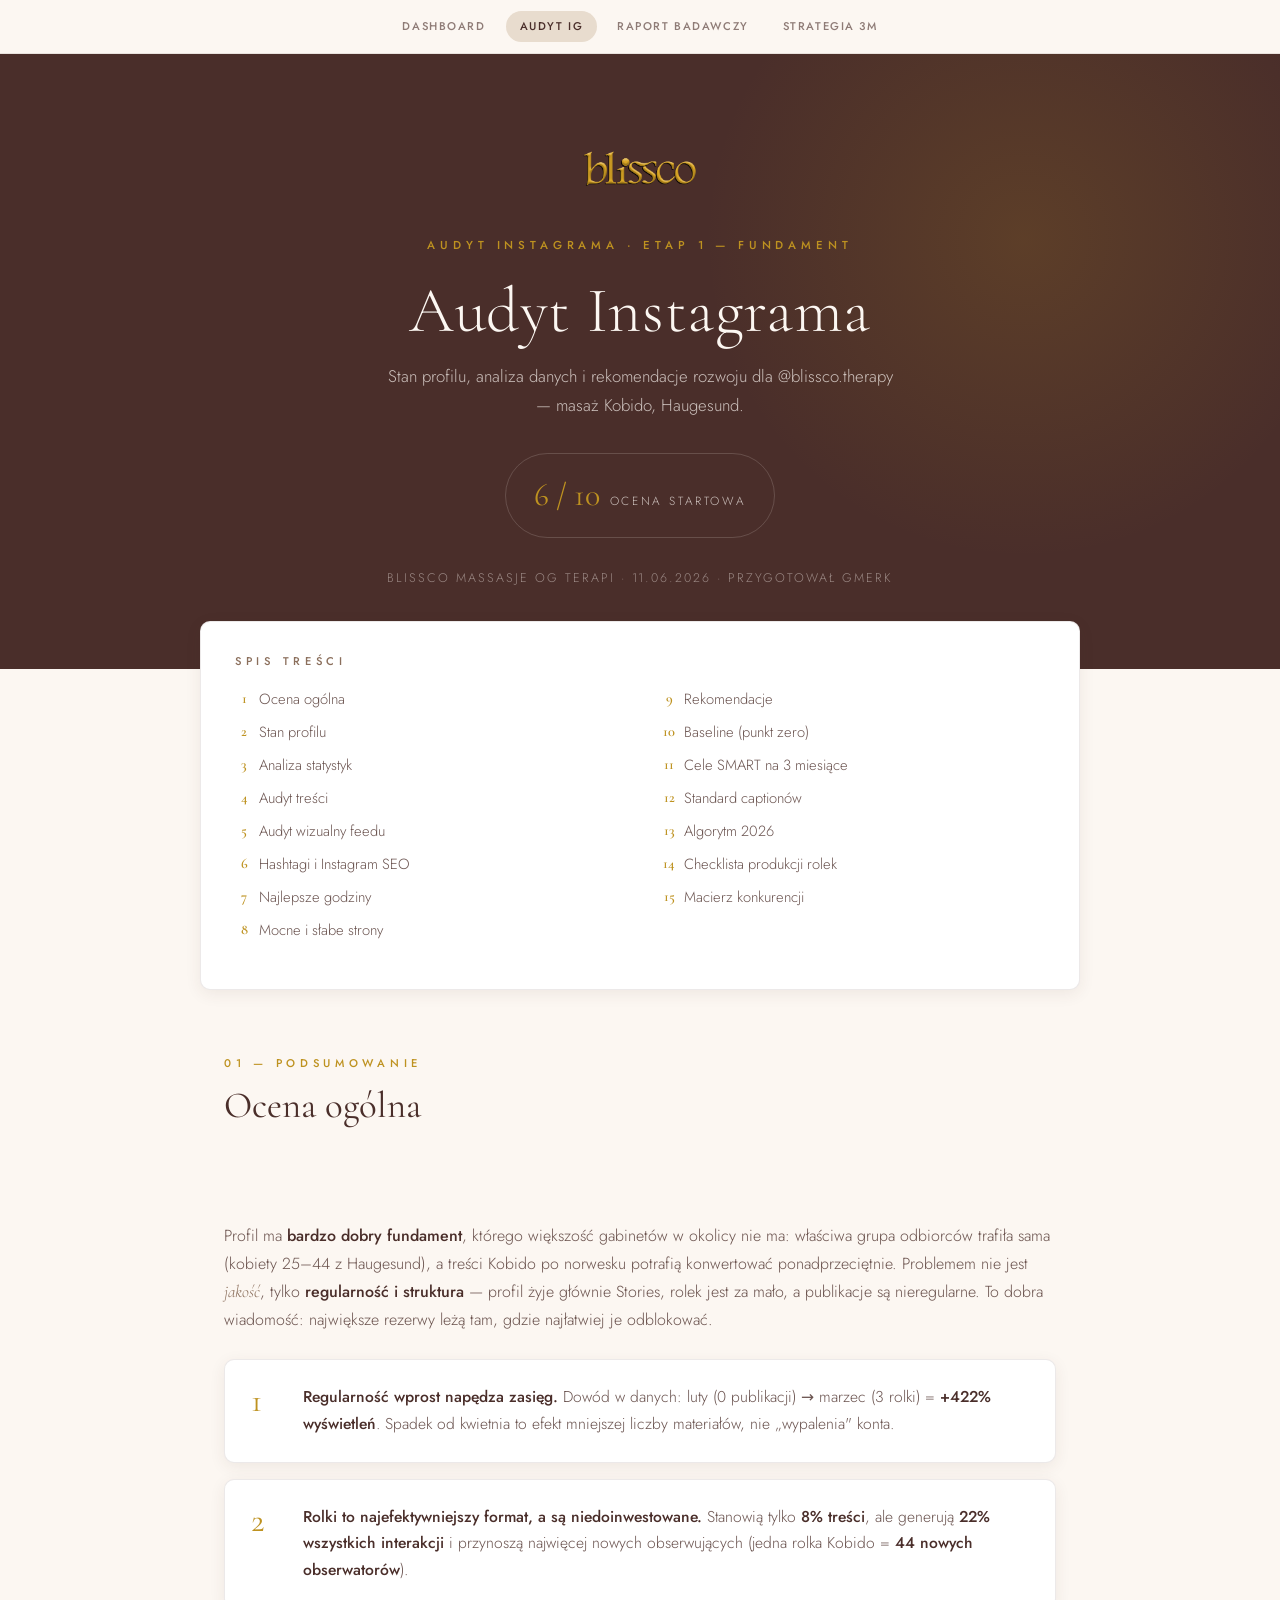
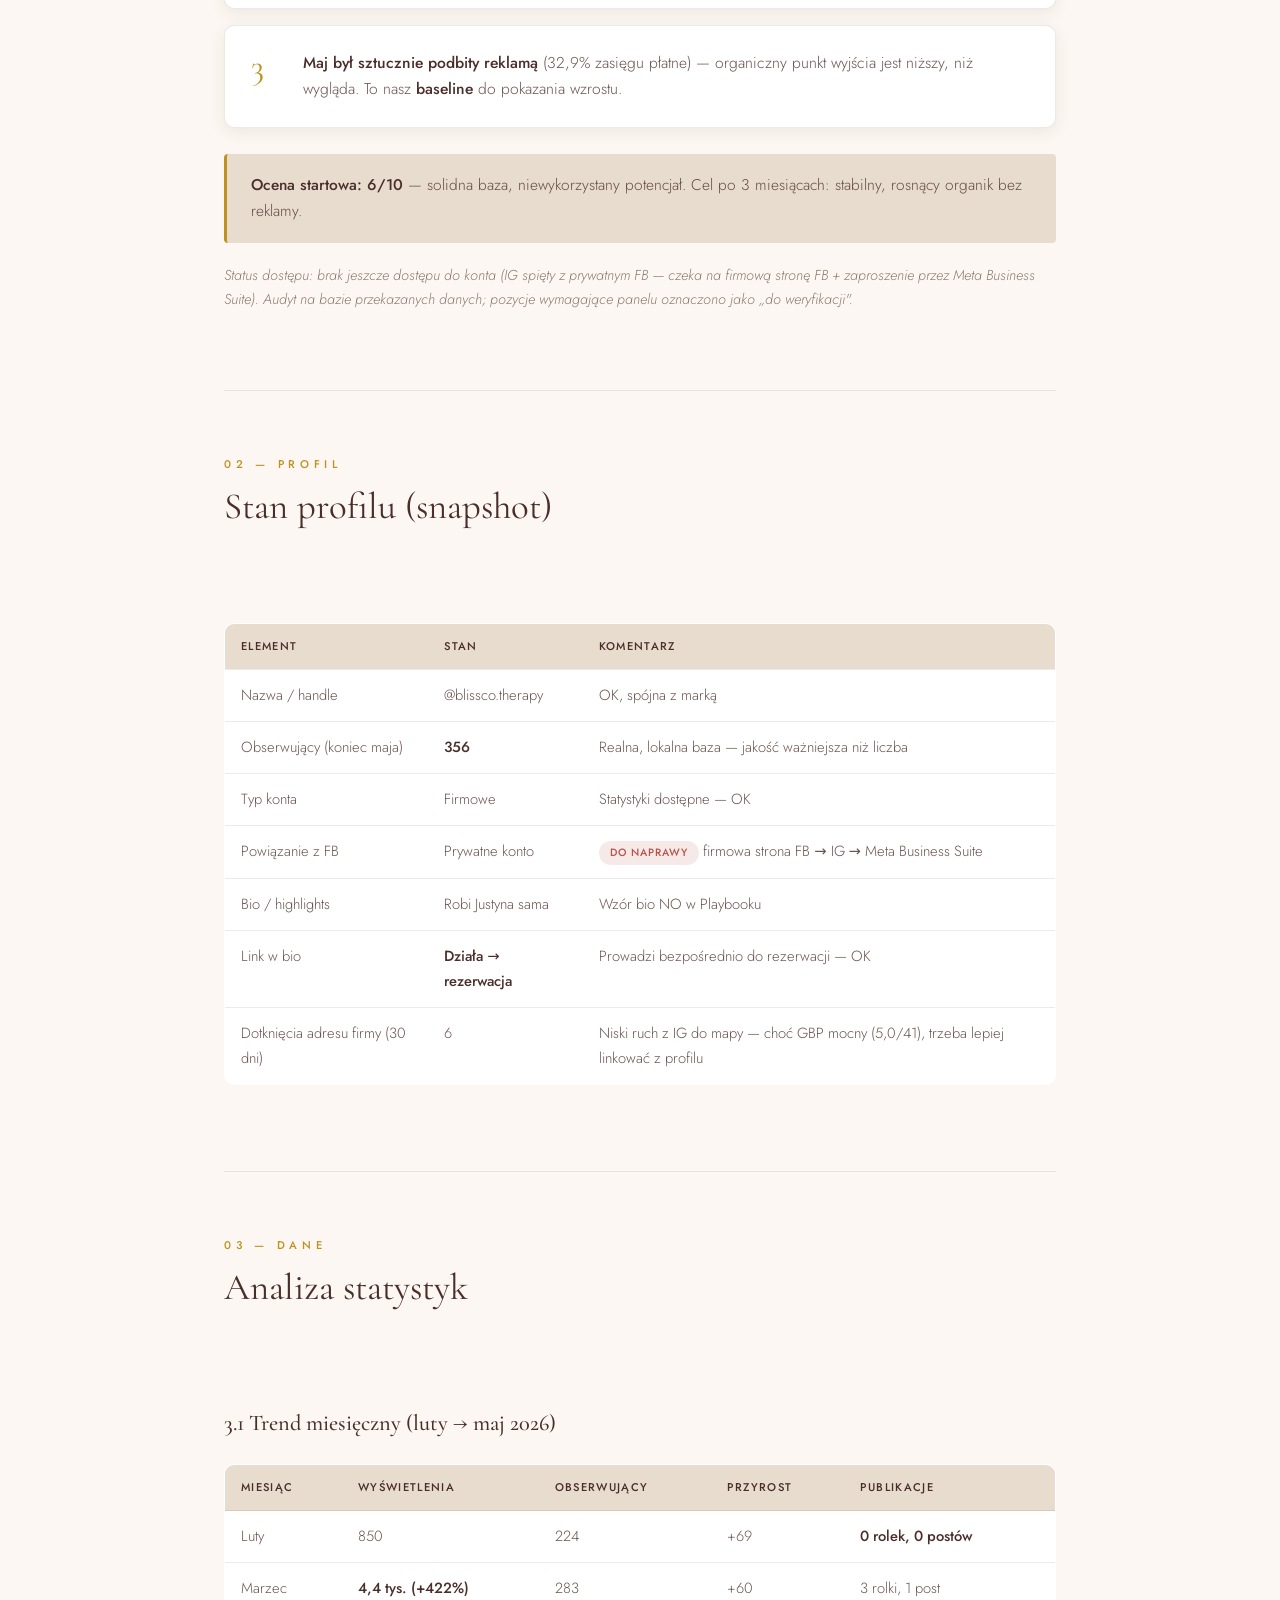
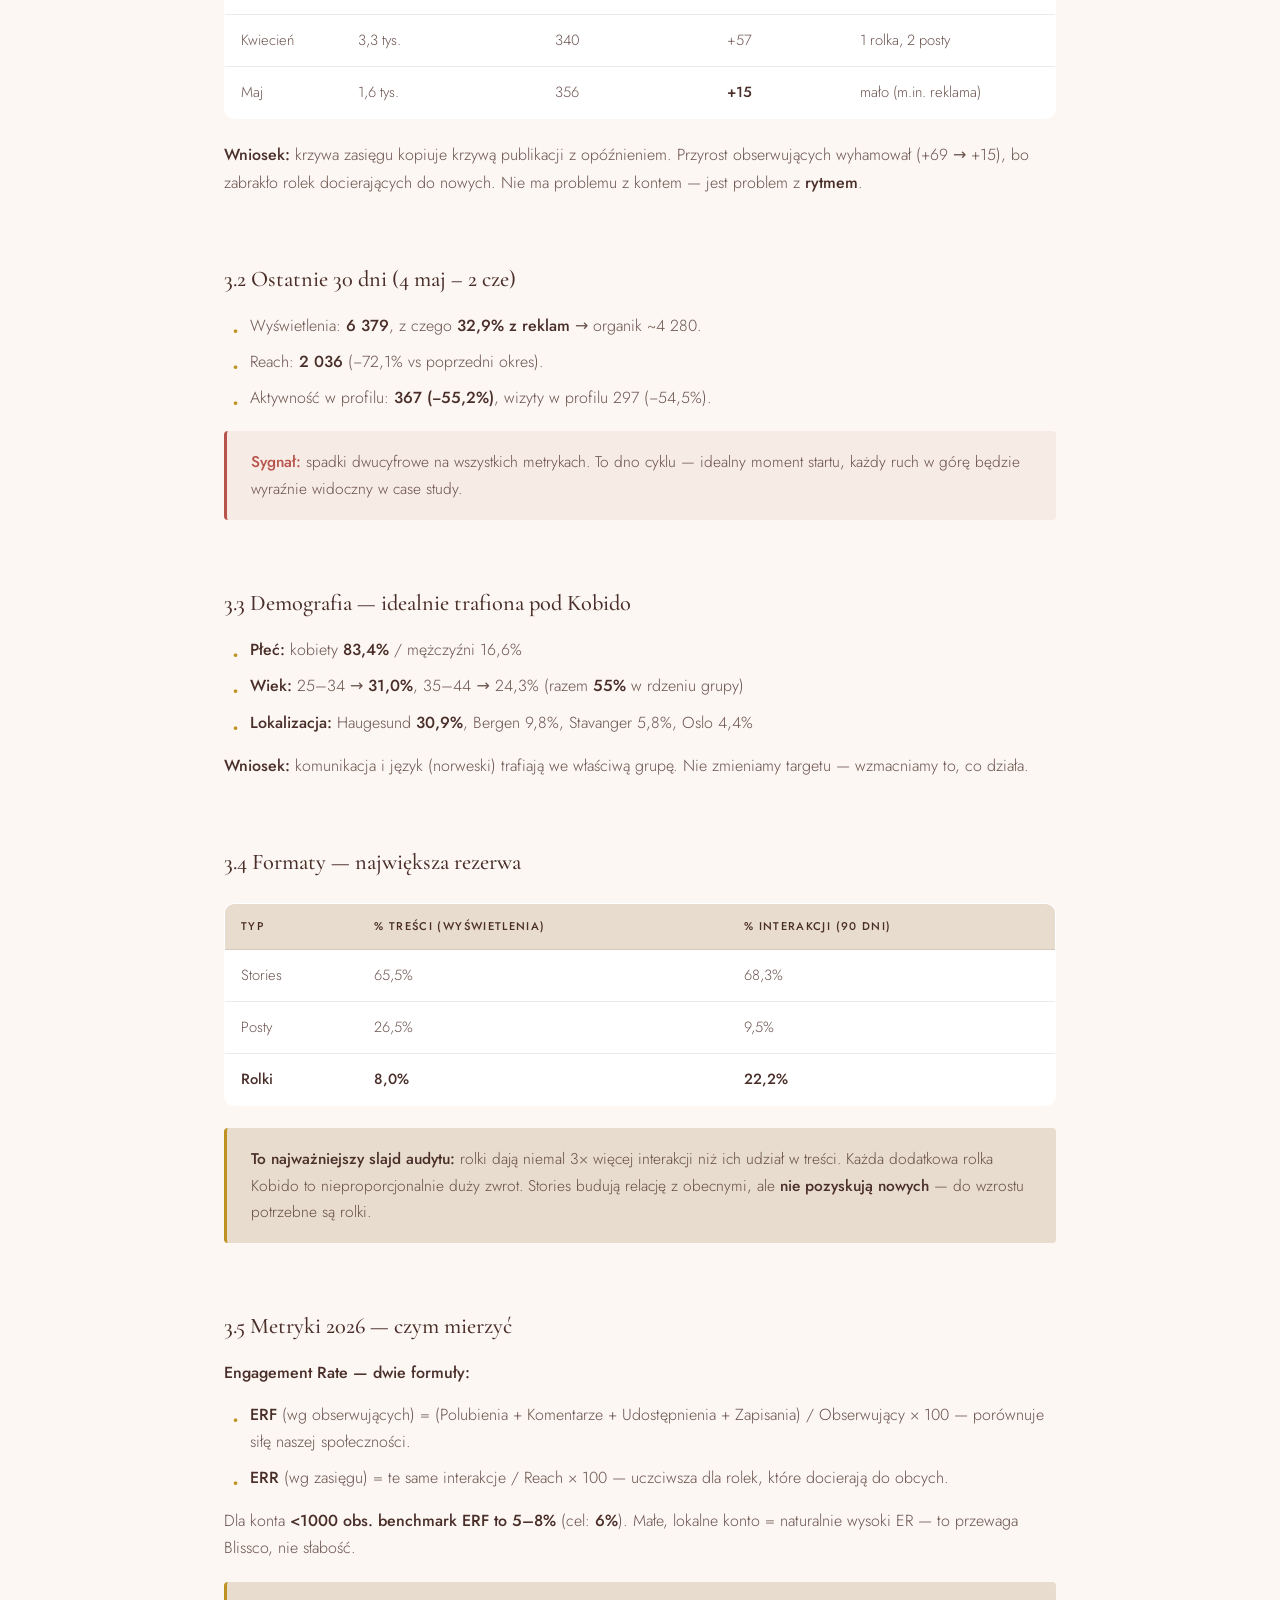
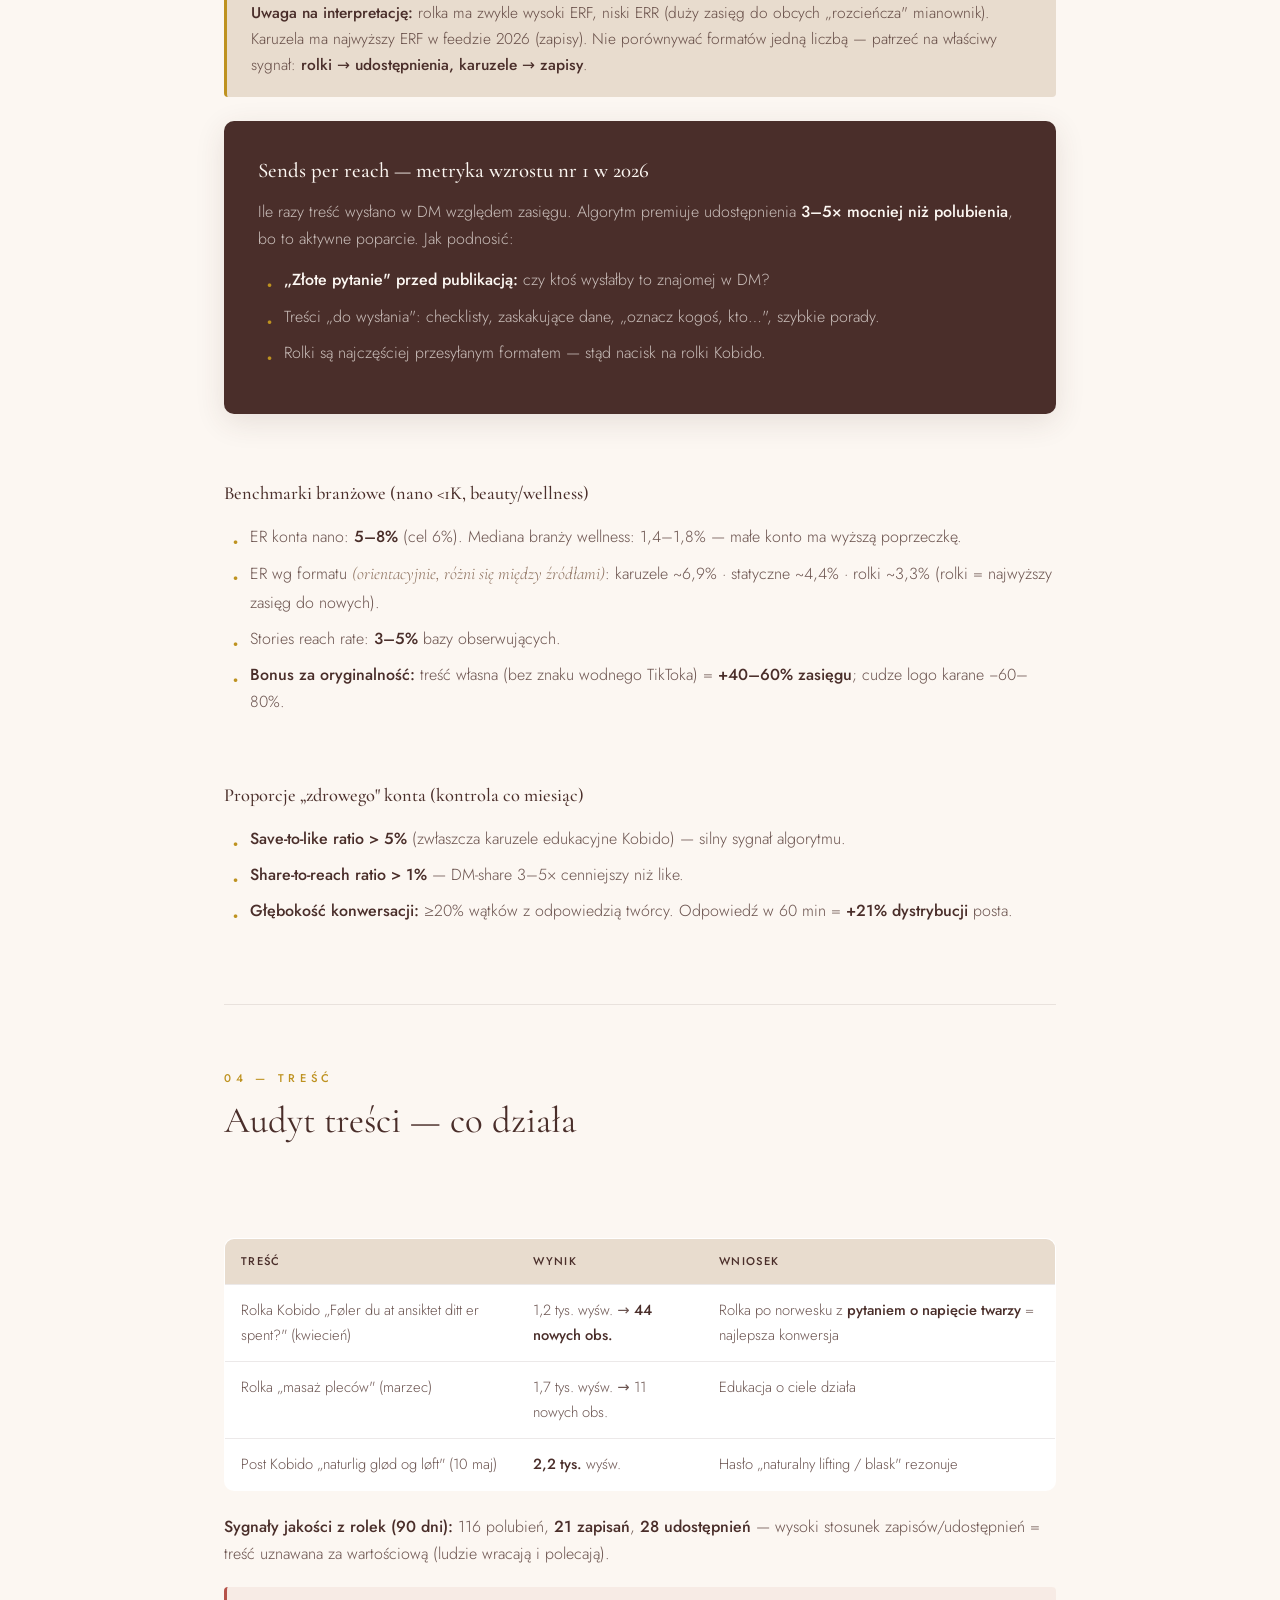
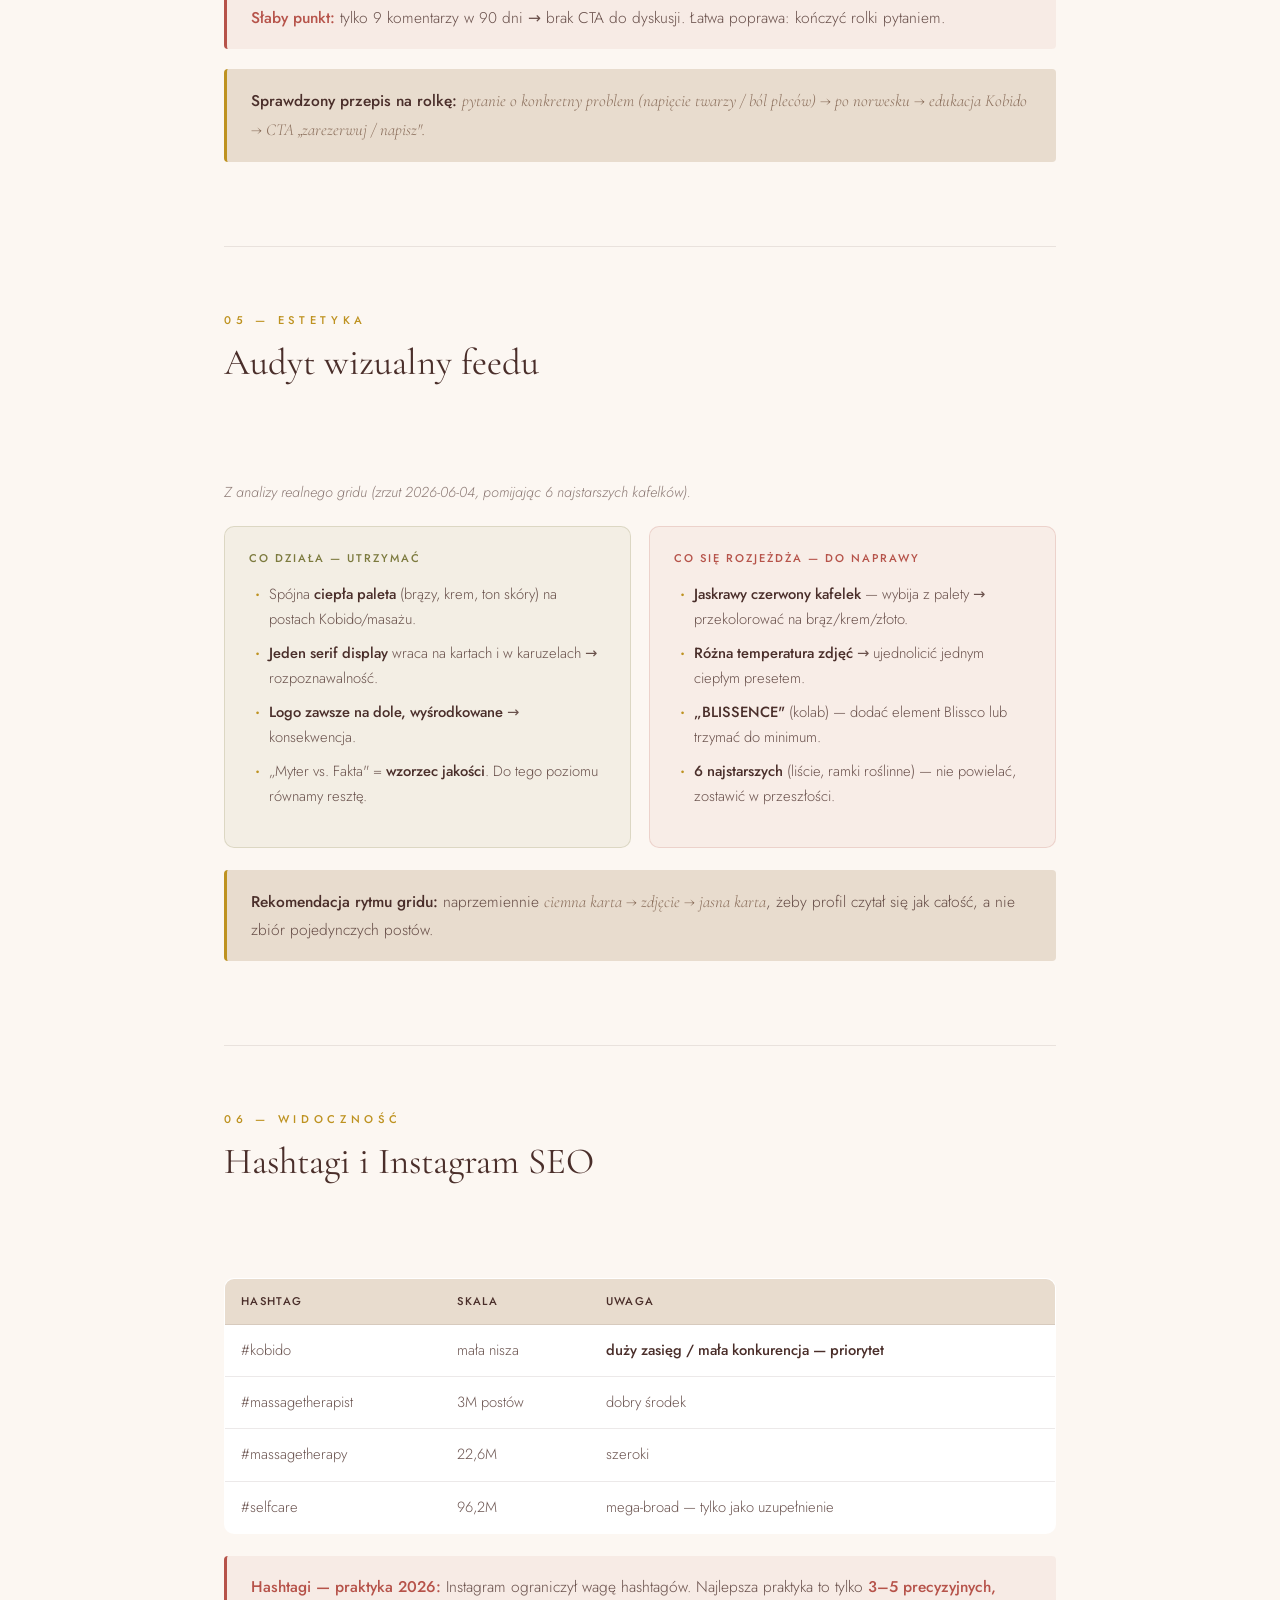
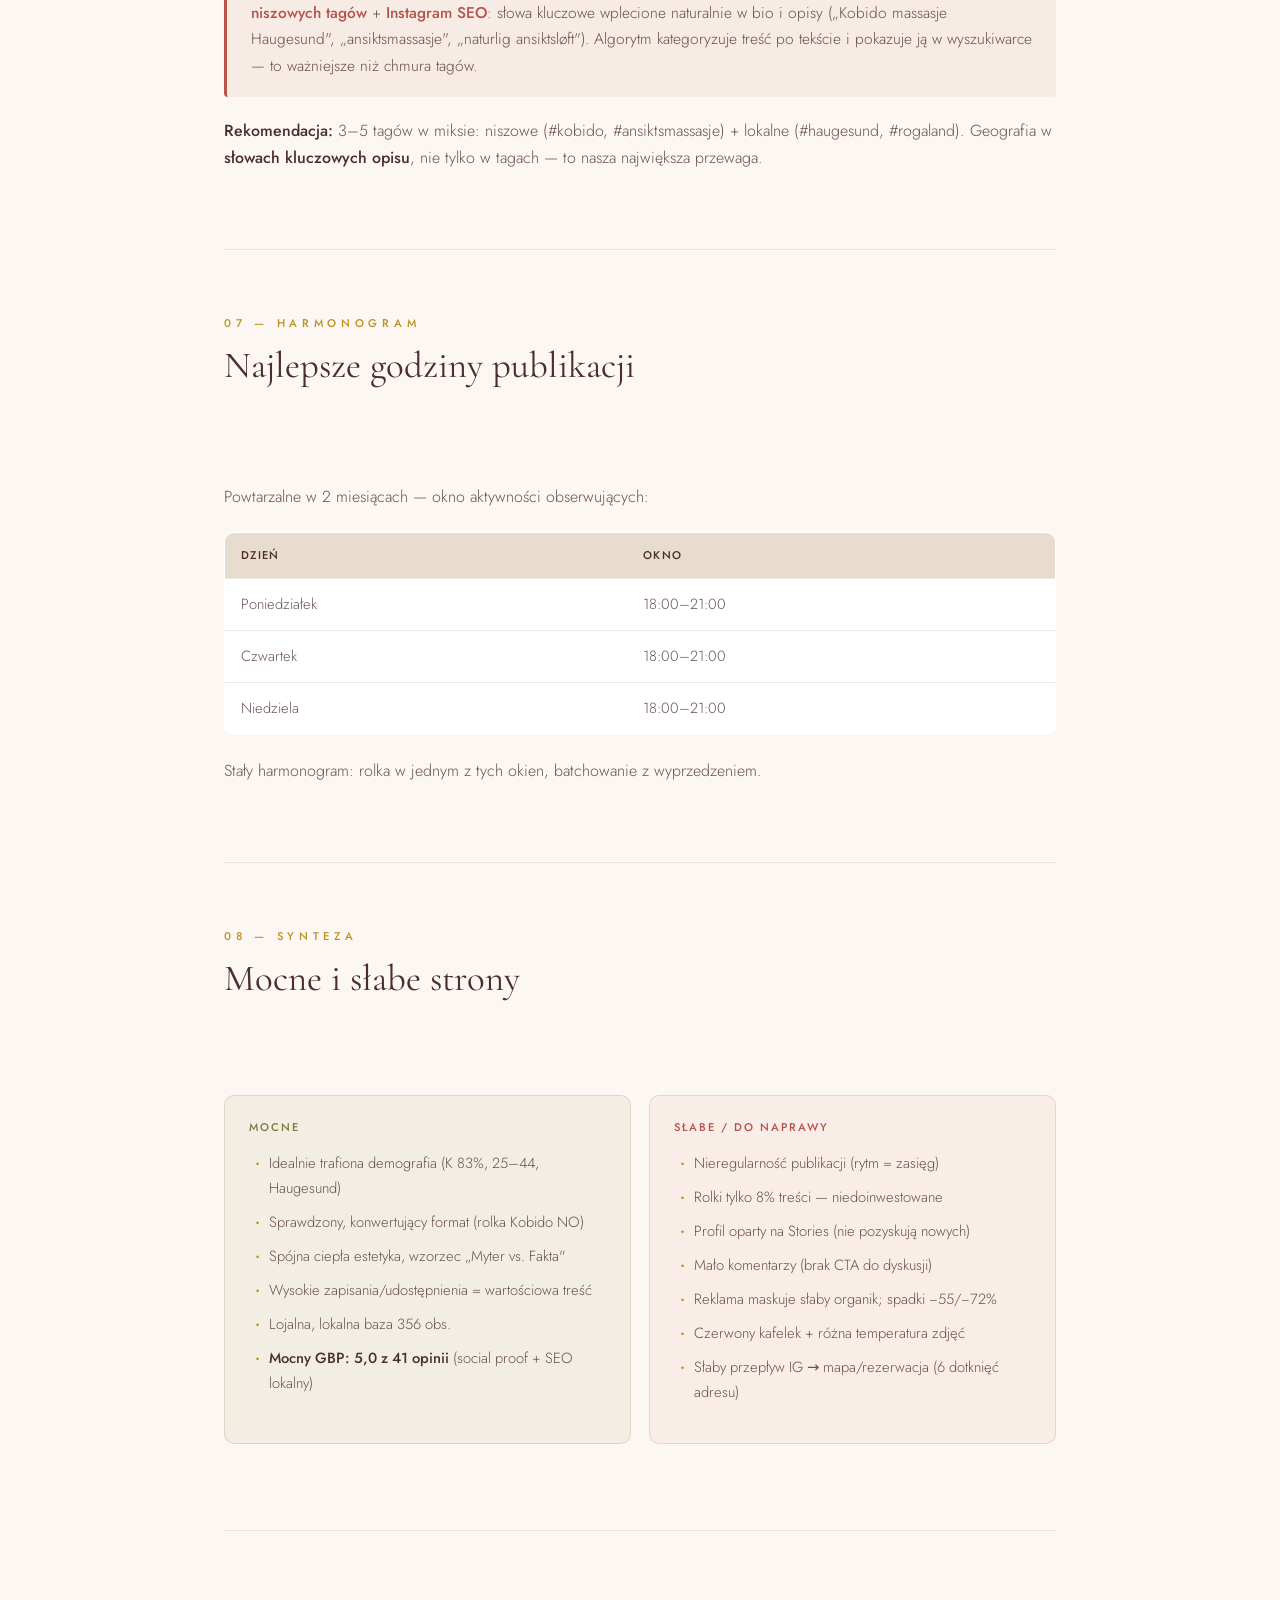
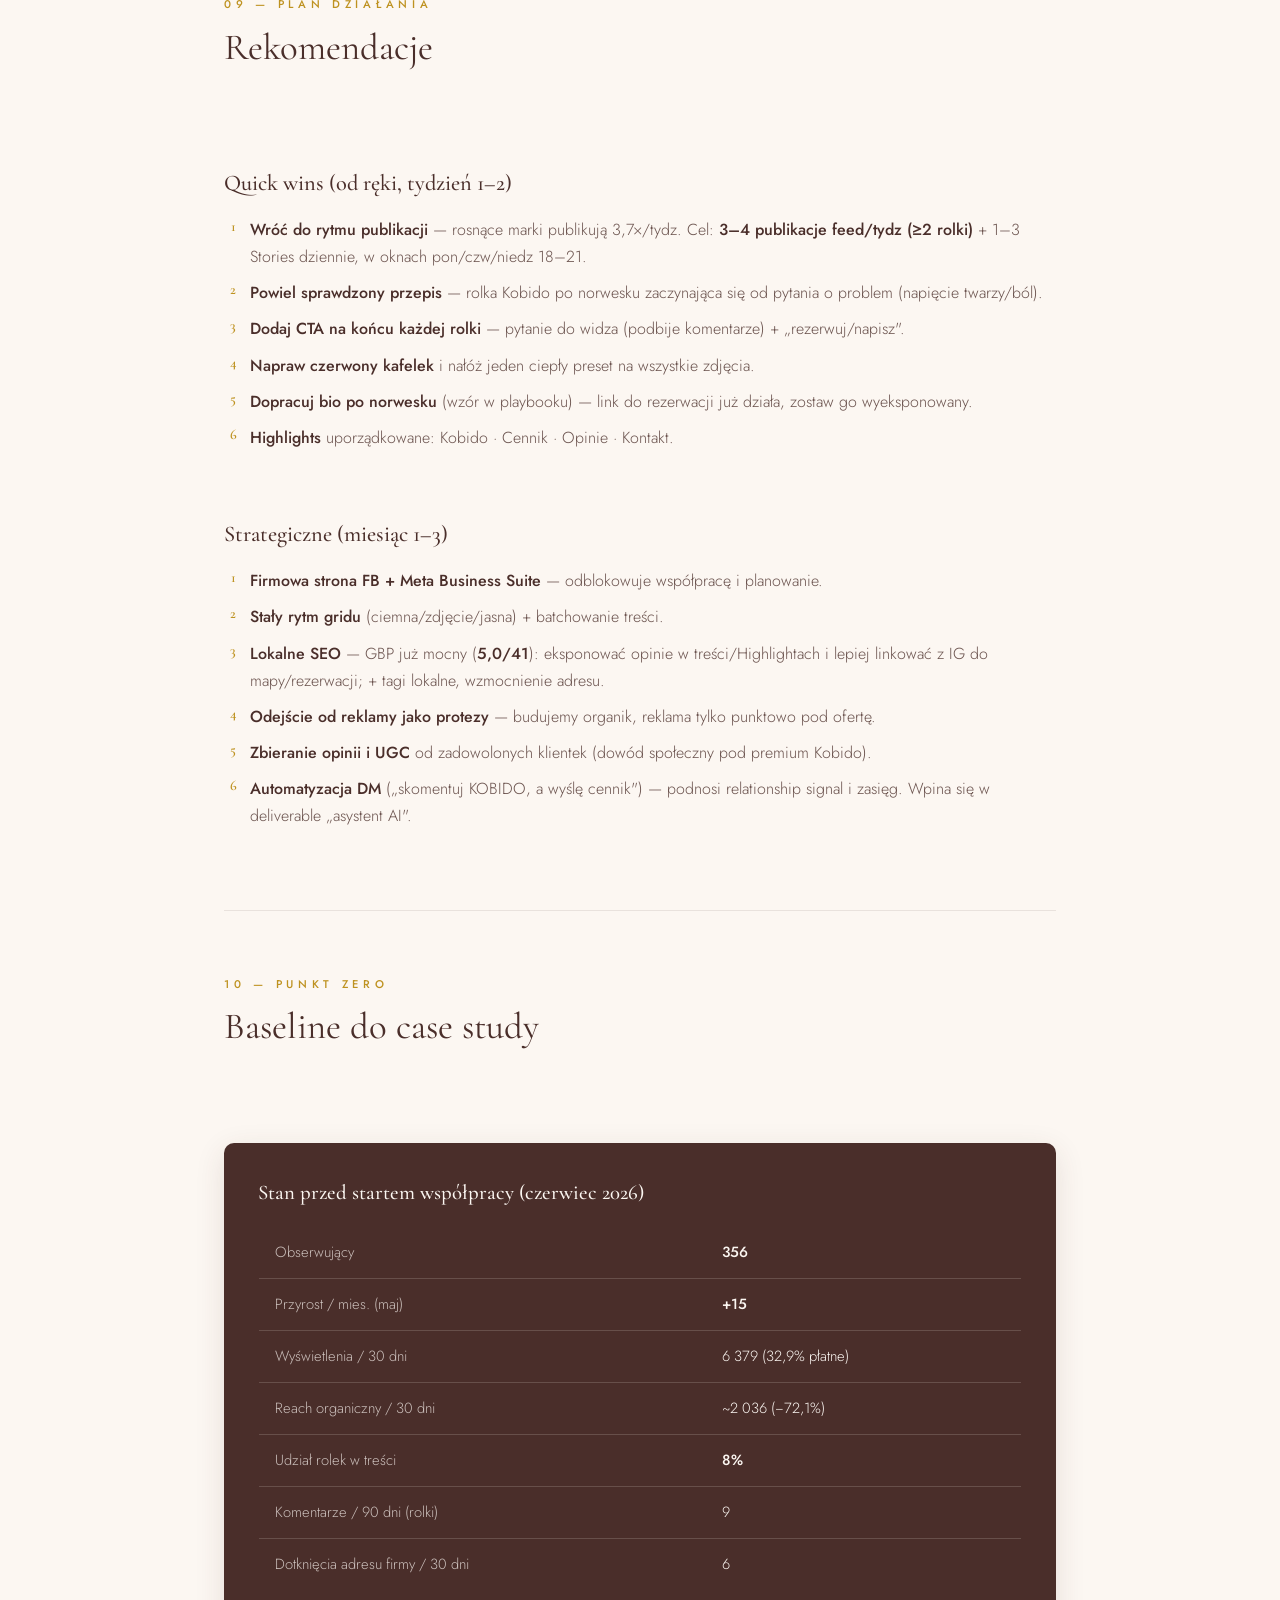
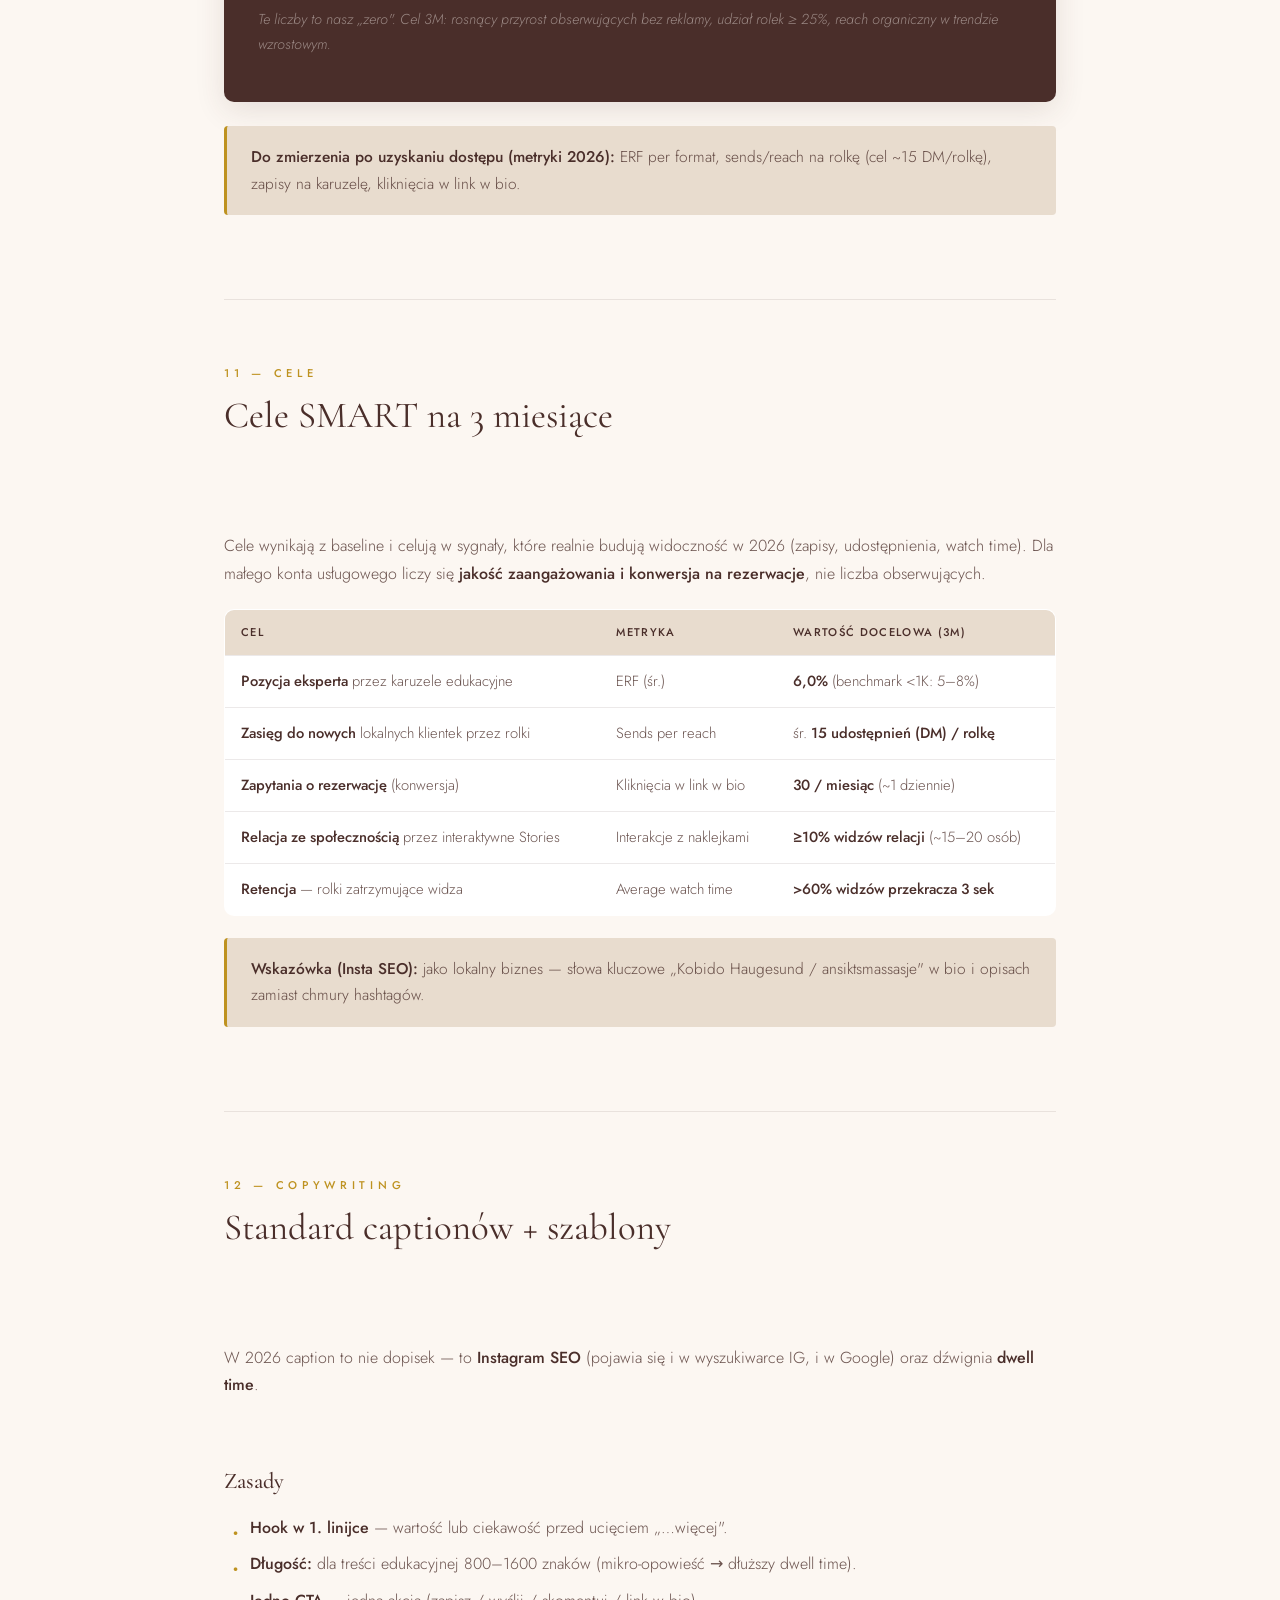
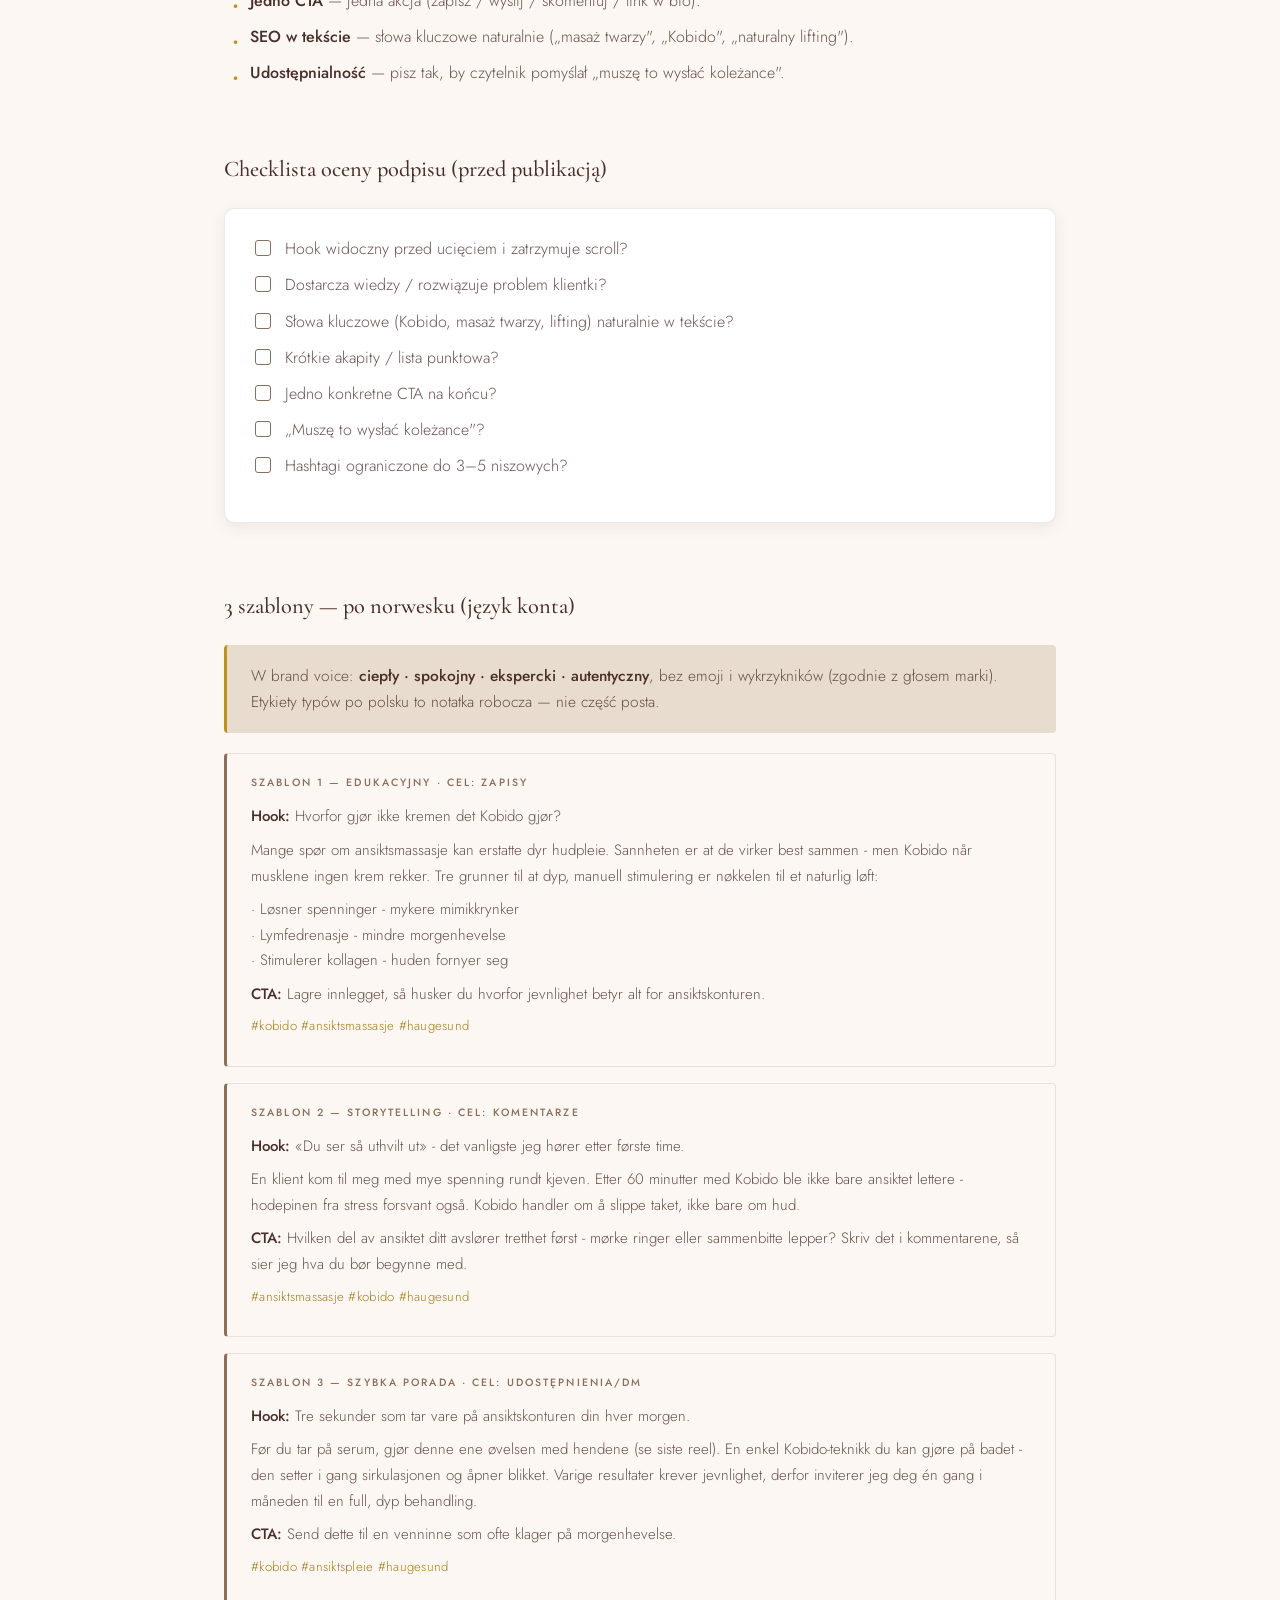
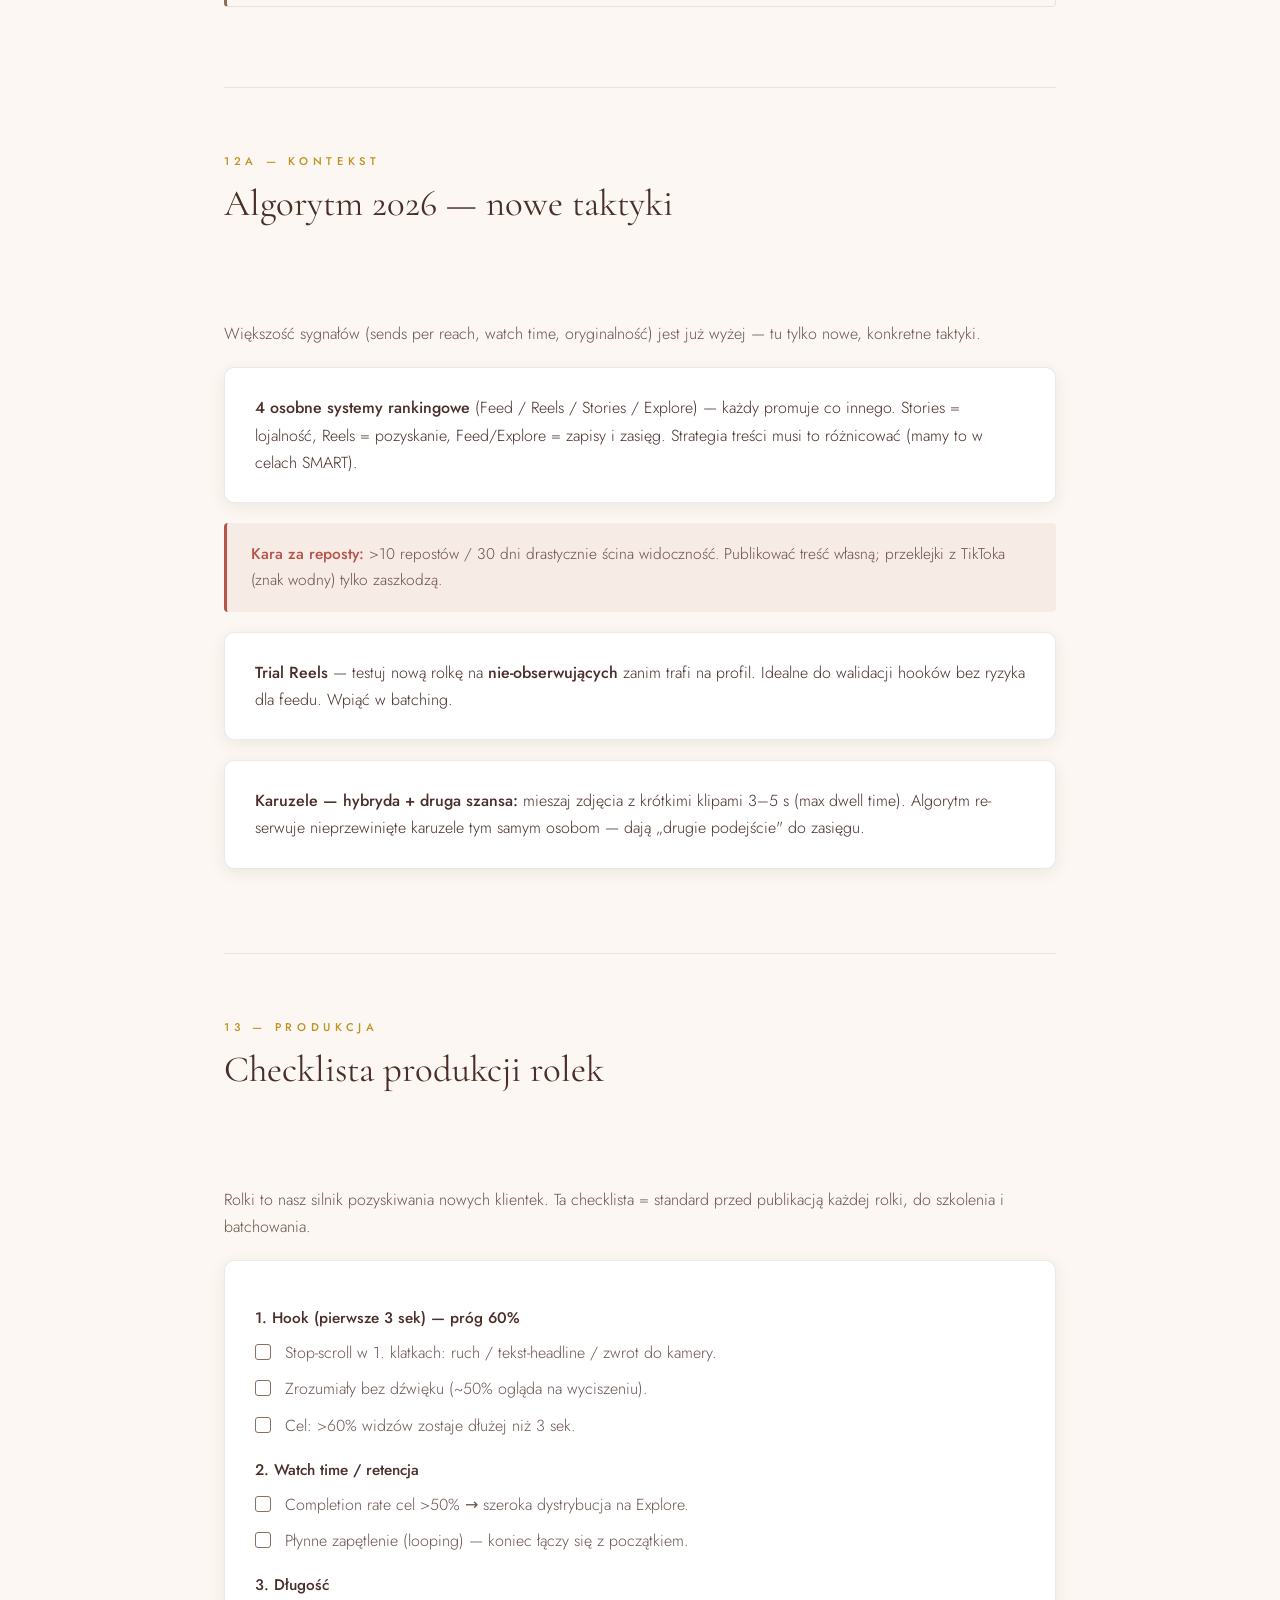
==== AUDYT_INSTAGRAM.html @ 2cfe3dea "Blissco — pakiet raportów SoMe (dashboard, audyt, raport, strategia) Co-Authored-By: Claude Opus 4.8" ====
<!DOCTYPE html>
<html lang="pl">
<head>
<meta charset="UTF-8">
<meta name="viewport" content="width=device-width, initial-scale=1.0">
<meta name="robots" content="noindex, nofollow">
<title>Blissco — Audyt Instagrama</title>
<link rel="preconnect" href="https://fonts.googleapis.com">
<link rel="preconnect" href="https://fonts.gstatic.com" crossorigin>
<link href="https://fonts.googleapis.com/css2?family=Cormorant+Garamond:ital,wght@0,300;0,400;0,500;0,600;1,400&family=Jost:wght@300;400;500;600&display=swap" rel="stylesheet">
<style>
:root{
  --espresso:#4A2E2A; --espresso-deep:#3B231F; --krem:#FCF7F2;
  --zloto:#BE9220; --zloto-jasne:#CC9D22; --zloto-ciemne:#A57E1B;
  --mocha:#8B6F5C; --bez:#E8DCCE; --grafit:#1A1A1A;
  --surface-card:#FFFFFF;
  --line:rgba(74,46,42,.10); --line-strong:rgba(74,46,42,.22); --line-inverse:rgba(252,247,242,.16);
  --fg1:var(--espresso); --fg2:rgba(74,46,42,.82); --fg3:rgba(74,46,42,.62);
  --fg-on-dark:var(--krem); --fg-on-dark-2:rgba(252,247,242,.72); --fg-on-dark-3:rgba(252,247,242,.45);
  --danger:#B6534A; --success:#7C7A3E;
  --serif:'Cormorant Garamond',Georgia,'Times New Roman',serif;
  --sans:'Jost',system-ui,-apple-system,'Segoe UI',sans-serif;
  --track-eyebrow:.42em; --track-caption:.28em; --track-display:.22em;
  --r-sm:4px; --r-md:6px; --r-lg:10px; --r-pill:999px;
  --shadow-sm:0 4px 16px rgba(74,46,42,.08);
  --shadow-md:0 8px 30px rgba(74,46,42,.12);
  --shadow-lg:0 16px 50px rgba(74,46,42,.16);
  --shadow-gold:0 8px 30px rgba(190,146,32,.22);
  --ease:cubic-bezier(.22,.61,.36,1); --dur:.28s;
}
*{box-sizing:border-box;margin:0;padding:0}
html{scroll-behavior:smooth}
body{font-family:var(--sans);font-weight:300;line-height:1.7;color:var(--fg1);background:var(--krem);-webkit-font-smoothing:antialiased}

/* ---------- HERO ---------- */
.hero{position:relative;background:var(--espresso);color:var(--fg-on-dark);overflow:hidden;padding:96px 24px 80px;text-align:center}
.hero::after{content:"";position:absolute;top:-30%;right:-10%;width:60%;height:120%;
  background:radial-gradient(circle,rgba(190,146,32,.16),transparent 60%);pointer-events:none}
.hero-inner{position:relative;max-width:760px;margin:0 auto;z-index:1}
.hero img.logo{height:38px;margin-bottom:40px;opacity:.95}
.eyebrow{font-family:var(--sans);font-weight:500;font-size:.72rem;letter-spacing:var(--track-eyebrow);text-transform:uppercase;color:var(--zloto)}
.hero h1{font-family:var(--serif);font-weight:300;font-size:4rem;line-height:1.04;letter-spacing:.01em;margin:22px 0 18px}
.hero .sub{font-family:var(--sans);font-weight:300;font-size:1.05rem;color:var(--fg-on-dark-2);max-width:520px;margin:0 auto}
.hero .meta{margin-top:30px;font-size:.78rem;letter-spacing:.16em;text-transform:uppercase;color:var(--fg-on-dark-3)}
.score{display:inline-flex;align-items:baseline;gap:10px;margin-top:34px;padding:14px 28px;border:1px solid var(--line-inverse);border-radius:var(--r-pill)}
.score b{font-family:var(--serif);font-size:2rem;font-weight:400;color:var(--zloto)}
.score span{font-size:.74rem;letter-spacing:.22em;text-transform:uppercase;color:var(--fg-on-dark-2)}

/* ---------- LAYOUT ---------- */
.wrap{max-width:880px;margin:0 auto;padding:0 24px}
section.block{padding:64px 0;border-bottom:1px solid var(--line)}
section.block:last-of-type{border-bottom:none}
.sec-eyebrow{font-family:var(--sans);font-weight:500;font-size:.7rem;letter-spacing:var(--track-eyebrow);text-transform:uppercase;color:var(--zloto);display:block;margin-bottom:12px}
h2.sec{font-family:var(--serif);font-weight:400;font-size:2.3rem;line-height:1.12;margin-bottom:96px}
h3.sub{font-family:var(--serif);font-weight:500;font-size:1.4rem;margin:64px 0 14px}
p{font-size:1rem;color:var(--fg2);margin-bottom:14px}
strong{font-weight:500;color:var(--espresso)}
em{font-style:italic;font-family:var(--serif);font-size:1.08em;color:var(--mocha)}
a{color:var(--zloto-ciemne);text-decoration:none;border-bottom:1px solid rgba(165,126,27,.35)}
a:hover{color:var(--zloto)}
ul,ol{margin:0 0 16px 0;padding-left:0;list-style:none}
ul li,ol li{position:relative;padding-left:26px;margin-bottom:9px;font-size:1rem;color:var(--fg2)}
ul li::before{content:"·";position:absolute;left:8px;top:-2px;color:var(--zloto);font-size:1.4em;font-weight:600}
ol{counter-reset:li}
ol li::before{counter-increment:li;content:counter(li);position:absolute;left:0;top:2px;
  font-family:var(--serif);font-size:.9rem;color:var(--zloto);font-weight:600;
  width:18px;height:18px;line-height:18px;text-align:center}

/* ---------- TOC ---------- */
.toc{background:var(--surface-card);border:1px solid var(--line);border-radius:var(--r-lg);
  box-shadow:var(--shadow-sm);padding:30px 34px;margin:-48px auto 0;max-width:880px;position:relative;z-index:2}
.toc h4{font-family:var(--sans);font-weight:500;font-size:.7rem;letter-spacing:var(--track-eyebrow);text-transform:uppercase;color:var(--mocha);margin-bottom:16px}
.toc ol{columns:2;column-gap:40px}
.toc li{padding-left:24px;margin-bottom:8px;font-size:.92rem;break-inside:avoid}
.toc li::before{top:3px}
.toc a{color:var(--fg2);border:none}
.toc a:hover{color:var(--zloto-ciemne)}

/* ---------- CARDS / CALLOUTS ---------- */
.card{background:var(--surface-card);border:1px solid var(--line);border-radius:var(--r-lg);
  box-shadow:var(--shadow-sm);padding:26px 30px;margin:20px 0}
.callout{background:var(--bez);border-left:3px solid var(--zloto);border-radius:var(--r-sm);
  padding:18px 24px;margin:20px 0;font-size:.97rem;color:var(--fg2)}
.callout.warn{background:rgba(182,83,74,.07);border-left-color:var(--danger)}
.callout.warn strong{color:var(--danger)}
.note{font-size:.9rem;color:var(--fg3);font-style:italic}
.note-bar{background:var(--espresso);color:var(--fg-on-dark);border-radius:var(--r-lg);padding:14px 22px;font-size:.86rem;color:var(--fg-on-dark-2);margin:14px 0}

/* three TL;DR points */
.points{display:grid;gap:16px;margin:26px 0}
.point{background:var(--surface-card);border:1px solid var(--line);border-radius:var(--r-lg);
  box-shadow:var(--shadow-sm);padding:24px 26px;display:flex;gap:20px;align-items:flex-start}
.point .n{font-family:var(--serif);font-size:2.1rem;font-weight:400;color:var(--zloto);line-height:1;min-width:32px}
.point p{margin:0;font-size:.98rem}

/* dark feature card (baseline) */
.dark-card{background:var(--espresso);color:var(--fg-on-dark);border-radius:var(--r-lg);padding:32px 34px;margin:24px 0;box-shadow:var(--shadow-md)}
.dark-card h3{color:var(--krem)}
.dark-card p{color:var(--fg-on-dark-2)}
.dark-card .note{color:var(--fg-on-dark-3)}

/* ---------- TABLES ---------- */
.tbl-wrap{overflow-x:auto;margin:22px 0}
table{width:100%;border-collapse:collapse;font-size:.92rem;background:var(--surface-card);
  border:1px solid var(--line);border-radius:var(--r-lg);overflow:hidden}
thead th{background:var(--bez);color:var(--espresso);font-family:var(--sans);font-weight:500;
  font-size:.7rem;letter-spacing:.12em;text-transform:uppercase;text-align:left;padding:13px 16px}
tbody td{padding:13px 16px;border-top:1px solid var(--line);color:var(--fg2);vertical-align:top}
tbody tr:hover{background:rgba(232,220,206,.25)}
table strong{color:var(--espresso)}

/* ---------- PILLS ---------- */
.pill{display:inline-block;font-family:var(--sans);font-weight:500;font-size:.66rem;letter-spacing:.1em;
  text-transform:uppercase;padding:3px 11px;border-radius:var(--r-pill);white-space:nowrap}
.pill.ok{background:rgba(124,122,62,.14);color:var(--success)}
.pill.do{background:rgba(182,83,74,.12);color:var(--danger)}
.pill.gold{background:rgba(190,146,32,.14);color:var(--zloto-ciemne)}

/* two-column strengths */
.cols2{display:grid;grid-template-columns:1fr 1fr;gap:18px;margin:22px 0}
.col-card{border-radius:var(--r-lg);padding:22px 24px}
.col-card.good{background:rgba(124,122,62,.07);border:1px solid rgba(124,122,62,.2)}
.col-card.bad{background:rgba(182,83,74,.06);border:1px solid rgba(182,83,74,.18)}
.col-card h4{font-family:var(--sans);font-weight:500;font-size:.7rem;letter-spacing:.18em;text-transform:uppercase;margin-bottom:14px}
.col-card.good h4{color:var(--success)}
.col-card.bad h4{color:var(--danger)}
.col-card li{font-size:.92rem;padding-left:20px}
.col-card li::before{font-size:1.1em;left:6px}

/* checklist */
.check li{padding-left:30px}
.check li::before{content:"";position:absolute;left:0;top:5px;width:14px;height:14px;
  border:1.5px solid var(--mocha);border-radius:3px;background:transparent;font-size:0}

/* caption templates */
.tpl{background:var(--krem);border:1px solid var(--line);border-left:3px solid var(--mocha);
  border-radius:var(--r-sm);padding:20px 24px;margin:16px 0}
.tpl .tpl-label{font-family:var(--sans);font-weight:500;font-size:.66rem;letter-spacing:.2em;
  text-transform:uppercase;color:var(--mocha);display:block;margin-bottom:12px}
.tpl p{font-size:.94rem;margin-bottom:8px}
.tpl .tags{font-family:var(--sans);font-size:.82rem;color:var(--zloto-ciemne);letter-spacing:.02em}
.reel-block{margin:18px 0}
.reel-block .rb-title{font-family:var(--sans);font-weight:500;color:var(--espresso);font-size:.96rem;margin-bottom:8px}

/* ---------- FOOTER ---------- */
.footer{background:var(--espresso);color:var(--fg-on-dark);text-align:center;padding:70px 24px 60px;margin-top:0}
.footer img.logo{height:32px;margin-bottom:26px;opacity:.92}
.footer .quote{font-family:var(--serif);font-style:italic;font-size:1.5rem;color:var(--zloto);margin-bottom:24px}
.footer .meta{font-size:.76rem;letter-spacing:.1em;color:var(--fg-on-dark-3);max-width:620px;margin:0 auto;line-height:1.8}

@media(max-width:680px){
  .hero{padding:64px 20px 56px}
  .hero h1{font-size:2.7rem}
  h2.sec{font-size:1.8rem}
  .toc ol{columns:1}
  .cols2{grid-template-columns:1fr}
  .point{flex-direction:row}
}
.topnav{position:sticky;top:0;z-index:50;display:flex;justify-content:center;gap:6px;flex-wrap:wrap;background:var(--krem);border-bottom:1px solid var(--line);padding:11px 14px}
.topnav a{font-family:var(--sans);font-weight:500;font-size:.7rem;letter-spacing:.14em;text-transform:uppercase;color:var(--fg3);text-decoration:none;border:none;padding:6px 14px;border-radius:999px;transition:background .2s,color .2s}
.topnav a:hover{color:var(--espresso);background:rgba(232,220,206,.5)}
.topnav a.active{color:var(--espresso);background:var(--bez)}
</style>
</head>
<body>
<nav class="topnav">
<a href="DASHBOARD_BLISSCO.html">Dashboard</a>
<a href="AUDYT_INSTAGRAM.html" class="active">Audyt IG</a>
<a href="RAPORT_BADAWCZY.html">Raport badawczy</a>
<a href="STRATEGIA_3M.html">Strategia 3M</a>
</nav>

<!-- ======================= HERO ======================= -->
<header class="hero">
  <div class="hero-inner">
    <img class="logo" src="assets/blissco-logo-zlote.png" alt="blissco">
    <div class="eyebrow">Audyt Instagrama · Etap 1 — Fundament</div>
    <h1>Audyt Instagrama</h1>
    <p class="sub">Stan profilu, analiza danych i rekomendacje rozwoju dla @blissco.therapy — masaż Kobido, Haugesund.</p>
    <div class="score"><b>6 / 10</b><span>Ocena startowa</span></div>
    <div class="meta">Blissco Massasje og Terapi · 11.06.2026 · przygotował GMERK</div>
  </div>
</header>

<!-- ======================= TOC ======================= -->
<nav class="toc">
  <h4>Spis treści</h4>
  <ol>
    <li><a href="#s1">Ocena ogólna</a></li>
    <li><a href="#s2">Stan profilu</a></li>
    <li><a href="#s3">Analiza statystyk</a></li>
    <li><a href="#s4">Audyt treści</a></li>
    <li><a href="#s5">Audyt wizualny feedu</a></li>
    <li><a href="#s6">Hashtagi i Instagram SEO</a></li>
    <li><a href="#s7">Najlepsze godziny</a></li>
    <li><a href="#s8">Mocne i słabe strony</a></li>
    <li><a href="#s9">Rekomendacje</a></li>
    <li><a href="#s10">Baseline (punkt zero)</a></li>
    <li><a href="#s11">Cele SMART na 3 miesiące</a></li>
    <li><a href="#s12">Standard captionów</a></li>
    <li><a href="#s12a">Algorytm 2026</a></li>
    <li><a href="#s13">Checklista produkcji rolek</a></li>
    <li><a href="#s14">Macierz konkurencji</a></li>
  </ol>
</nav>

<main class="wrap">

<!-- 1 -->
<section class="block" id="s1">
  <span class="sec-eyebrow">01 — Podsumowanie</span>
  <h2 class="sec">Ocena ogólna</h2>
  <p>Profil ma <strong>bardzo dobry fundament</strong>, którego większość gabinetów w okolicy nie ma: właściwa grupa odbiorców trafiła sama (kobiety 25–44 z Haugesund), a treści Kobido po norwesku potrafią konwertować ponadprzeciętnie. Problemem nie jest <em>jakość</em>, tylko <strong>regularność i struktura</strong> — profil żyje głównie Stories, rolek jest za mało, a publikacje są nieregularne. To dobra wiadomość: największe rezerwy leżą tam, gdzie najłatwiej je odblokować.</p>
  <div class="points">
    <div class="point"><span class="n">1</span><p><strong>Regularność wprost napędza zasięg.</strong> Dowód w danych: luty (0 publikacji) → marzec (3 rolki) = <strong>+422% wyświetleń</strong>. Spadek od kwietnia to efekt mniejszej liczby materiałów, nie „wypalenia" konta.</p></div>
    <div class="point"><span class="n">2</span><p><strong>Rolki to najefektywniejszy format, a są niedoinwestowane.</strong> Stanowią tylko <strong>8% treści</strong>, ale generują <strong>22% wszystkich interakcji</strong> i przynoszą najwięcej nowych obserwujących (jedna rolka Kobido = <strong>44 nowych obserwatorów</strong>).</p></div>
    <div class="point"><span class="n">3</span><p><strong>Maj był sztucznie podbity reklamą</strong> (32,9% zasięgu płatne) — organiczny punkt wyjścia jest niższy, niż wygląda. To nasz <strong>baseline</strong> do pokazania wzrostu.</p></div>
  </div>
  <div class="callout"><strong>Ocena startowa: 6/10</strong> — solidna baza, niewykorzystany potencjał. Cel po 3 miesiącach: stabilny, rosnący organik bez reklamy.</div>
  <p class="note">Status dostępu: brak jeszcze dostępu do konta (IG spięty z prywatnym FB — czeka na firmową stronę FB + zaproszenie przez Meta Business Suite). Audyt na bazie przekazanych danych; pozycje wymagające panelu oznaczono jako „do weryfikacji".</p>
</section>

<!-- 2 -->
<section class="block" id="s2">
  <span class="sec-eyebrow">02 — Profil</span>
  <h2 class="sec">Stan profilu (snapshot)</h2>
  <div class="tbl-wrap"><table>
    <thead><tr><th>Element</th><th>Stan</th><th>Komentarz</th></tr></thead>
    <tbody>
      <tr><td>Nazwa / handle</td><td>@blissco.therapy</td><td>OK, spójna z marką</td></tr>
      <tr><td>Obserwujący (koniec maja)</td><td><strong>356</strong></td><td>Realna, lokalna baza — jakość ważniejsza niż liczba</td></tr>
      <tr><td>Typ konta</td><td>Firmowe</td><td>Statystyki dostępne — OK</td></tr>
      <tr><td>Powiązanie z FB</td><td>Prywatne konto</td><td><span class="pill do">Do naprawy</span> firmowa strona FB → IG → Meta Business Suite</td></tr>
      <tr><td>Bio / highlights</td><td>Robi Justyna sama</td><td>Wzór bio NO w Playbooku</td></tr>
      <tr><td>Link w bio</td><td><strong>Działa → rezerwacja</strong></td><td>Prowadzi bezpośrednio do rezerwacji — OK</td></tr>
      <tr><td>Dotknięcia adresu firmy (30 dni)</td><td>6</td><td>Niski ruch z IG do mapy — choć GBP mocny (5,0/41), trzeba lepiej linkować z profilu</td></tr>
    </tbody>
  </table></div>
</section>

<!-- 3 -->
<section class="block" id="s3">
  <span class="sec-eyebrow">03 — Dane</span>
  <h2 class="sec">Analiza statystyk</h2>

  <h3 class="sub">3.1 Trend miesięczny (luty → maj 2026)</h3>
  <div class="tbl-wrap"><table>
    <thead><tr><th>Miesiąc</th><th>Wyświetlenia</th><th>Obserwujący</th><th>Przyrost</th><th>Publikacje</th></tr></thead>
    <tbody>
      <tr><td>Luty</td><td>850</td><td>224</td><td>+69</td><td><strong>0 rolek, 0 postów</strong></td></tr>
      <tr><td>Marzec</td><td><strong>4,4 tys. (+422%)</strong></td><td>283</td><td>+60</td><td>3 rolki, 1 post</td></tr>
      <tr><td>Kwiecień</td><td>3,3 tys.</td><td>340</td><td>+57</td><td>1 rolka, 2 posty</td></tr>
      <tr><td>Maj</td><td>1,6 tys.</td><td>356</td><td><strong>+15</strong></td><td>mało (m.in. reklama)</td></tr>
    </tbody>
  </table></div>
  <p><strong>Wniosek:</strong> krzywa zasięgu kopiuje krzywą publikacji z opóźnieniem. Przyrost obserwujących wyhamował (+69 → +15), bo zabrakło rolek docierających do nowych. Nie ma problemu z kontem — jest problem z <strong>rytmem</strong>.</p>

  <h3 class="sub">3.2 Ostatnie 30 dni (4 maj – 2 cze)</h3>
  <ul>
    <li>Wyświetlenia: <strong>6 379</strong>, z czego <strong>32,9% z reklam</strong> → organik ~4 280.</li>
    <li>Reach: <strong>2 036</strong> (−72,1% vs poprzedni okres).</li>
    <li>Aktywność w profilu: <strong>367 (−55,2%)</strong>, wizyty w profilu 297 (−54,5%).</li>
  </ul>
  <div class="callout warn"><strong>Sygnał:</strong> spadki dwucyfrowe na wszystkich metrykach. To dno cyklu — idealny moment startu, każdy ruch w górę będzie wyraźnie widoczny w case study.</div>

  <h3 class="sub">3.3 Demografia — idealnie trafiona pod Kobido</h3>
  <ul>
    <li><strong>Płeć:</strong> kobiety <strong>83,4%</strong> / mężczyźni 16,6%</li>
    <li><strong>Wiek:</strong> 25–34 → <strong>31,0%</strong>, 35–44 → 24,3% (razem <strong>55%</strong> w rdzeniu grupy)</li>
    <li><strong>Lokalizacja:</strong> Haugesund <strong>30,9%</strong>, Bergen 9,8%, Stavanger 5,8%, Oslo 4,4%</li>
  </ul>
  <p><strong>Wniosek:</strong> komunikacja i język (norweski) trafiają we właściwą grupę. Nie zmieniamy targetu — wzmacniamy to, co działa.</p>

  <h3 class="sub">3.4 Formaty — największa rezerwa</h3>
  <div class="tbl-wrap"><table>
    <thead><tr><th>Typ</th><th>% treści (wyświetlenia)</th><th>% interakcji (90 dni)</th></tr></thead>
    <tbody>
      <tr><td>Stories</td><td>65,5%</td><td>68,3%</td></tr>
      <tr><td>Posty</td><td>26,5%</td><td>9,5%</td></tr>
      <tr><td><strong>Rolki</strong></td><td><strong>8,0%</strong></td><td><strong>22,2%</strong></td></tr>
    </tbody>
  </table></div>
  <div class="callout"><strong>To najważniejszy slajd audytu:</strong> rolki dają niemal 3× więcej interakcji niż ich udział w treści. Każda dodatkowa rolka Kobido to nieproporcjonalnie duży zwrot. Stories budują relację z obecnymi, ale <strong>nie pozyskują nowych</strong> — do wzrostu potrzebne są rolki.</div>

  <h3 class="sub">3.5 Metryki 2026 — czym mierzyć</h3>
  <p><strong>Engagement Rate — dwie formuły:</strong></p>
  <ul>
    <li><strong>ERF</strong> (wg obserwujących) = (Polubienia + Komentarze + Udostępnienia + Zapisania) / Obserwujący × 100 — porównuje siłę naszej społeczności.</li>
    <li><strong>ERR</strong> (wg zasięgu) = te same interakcje / Reach × 100 — uczciwsza dla rolek, które docierają do obcych.</li>
  </ul>
  <p>Dla konta <strong>&lt;1000 obs. benchmark ERF to 5–8%</strong> (cel: <strong>6%</strong>). Małe, lokalne konto = naturalnie wysoki ER — to przewaga Blissco, nie słabość.</p>
  <div class="callout"><strong>Uwaga na interpretację:</strong> rolka ma zwykle wysoki ERF, niski ERR (duży zasięg do obcych „rozcieńcza" mianownik). Karuzela ma najwyższy ERF w feedzie 2026 (zapisy). Nie porównywać formatów jedną liczbą — patrzeć na właściwy sygnał: <strong>rolki → udostępnienia, karuzele → zapisy</strong>.</div>
  <div class="dark-card">
    <h3 style="font-family:var(--serif);font-weight:500;font-size:1.3rem;margin-bottom:10px">Sends per reach — metryka wzrostu nr 1 w 2026</h3>
    <p>Ile razy treść wysłano w DM względem zasięgu. Algorytm premiuje udostępnienia <strong style="color:var(--krem)">3–5× mocniej niż polubienia</strong>, bo to aktywne poparcie. Jak podnosić:</p>
    <ul style="margin-top:10px">
      <li style="color:var(--fg-on-dark-2)"><strong style="color:var(--krem)">„Złote pytanie" przed publikacją:</strong> czy ktoś wysłałby to znajomej w DM?</li>
      <li style="color:var(--fg-on-dark-2)">Treści „do wysłania": checklisty, zaskakujące dane, „oznacz kogoś, kto…", szybkie porady.</li>
      <li style="color:var(--fg-on-dark-2)">Rolki są najczęściej przesyłanym formatem — stąd nacisk na rolki Kobido.</li>
    </ul>
  </div>
  <h3 class="sub" style="font-size:1.15rem">Benchmarki branżowe (nano &lt;1K, beauty/wellness)</h3>
  <ul>
    <li>ER konta nano: <strong>5–8%</strong> (cel 6%). Mediana branży wellness: 1,4–1,8% — małe konto ma wyższą poprzeczkę.</li>
    <li>ER wg formatu <em>(orientacyjnie, różni się między źródłami)</em>: karuzele ~6,9% · statyczne ~4,4% · rolki ~3,3% (rolki = najwyższy zasięg do nowych).</li>
    <li>Stories reach rate: <strong>3–5%</strong> bazy obserwujących.</li>
    <li><strong>Bonus za oryginalność:</strong> treść własna (bez znaku wodnego TikToka) = <strong>+40–60% zasięgu</strong>; cudze logo karane −60–80%.</li>
  </ul>
  <h3 class="sub" style="font-size:1.15rem">Proporcje „zdrowego" konta (kontrola co miesiąc)</h3>
  <ul>
    <li><strong>Save-to-like ratio &gt; 5%</strong> (zwłaszcza karuzele edukacyjne Kobido) — silny sygnał algorytmu.</li>
    <li><strong>Share-to-reach ratio &gt; 1%</strong> — DM-share 3–5× cenniejszy niż like.</li>
    <li><strong>Głębokość konwersacji:</strong> ≥20% wątków z odpowiedzią twórcy. Odpowiedź w 60 min = <strong>+21% dystrybucji</strong> posta.</li>
  </ul>
</section>

<!-- 4 -->
<section class="block" id="s4">
  <span class="sec-eyebrow">04 — Treść</span>
  <h2 class="sec">Audyt treści — co działa</h2>
  <div class="tbl-wrap"><table>
    <thead><tr><th>Treść</th><th>Wynik</th><th>Wniosek</th></tr></thead>
    <tbody>
      <tr><td>Rolka Kobido „Føler du at ansiktet ditt er spent?" (kwiecień)</td><td>1,2 tys. wyśw. → <strong>44 nowych obs.</strong></td><td>Rolka po norwesku z <strong>pytaniem o napięcie twarzy</strong> = najlepsza konwersja</td></tr>
      <tr><td>Rolka „masaż pleców" (marzec)</td><td>1,7 tys. wyśw. → 11 nowych obs.</td><td>Edukacja o ciele działa</td></tr>
      <tr><td>Post Kobido „naturlig glød og løft" (10 maj)</td><td><strong>2,2 tys.</strong> wyśw.</td><td>Hasło „naturalny lifting / blask" rezonuje</td></tr>
    </tbody>
  </table></div>
  <p><strong>Sygnały jakości z rolek (90 dni):</strong> 116 polubień, <strong>21 zapisań</strong>, <strong>28 udostępnień</strong> — wysoki stosunek zapisów/udostępnień = treść uznawana za wartościową (ludzie wracają i polecają).</p>
  <div class="callout warn"><strong>Słaby punkt:</strong> tylko 9 komentarzy w 90 dni → brak CTA do dyskusji. Łatwa poprawa: kończyć rolki pytaniem.</div>
  <div class="callout"><strong>Sprawdzony przepis na rolkę:</strong> <em>pytanie o konkretny problem (napięcie twarzy / ból pleców) → po norwesku → edukacja Kobido → CTA „zarezerwuj / napisz".</em></div>
</section>

<!-- 5 -->
<section class="block" id="s5">
  <span class="sec-eyebrow">05 — Estetyka</span>
  <h2 class="sec">Audyt wizualny feedu</h2>
  <p class="note">Z analizy realnego gridu (zrzut 2026-06-04, pomijając 6 najstarszych kafelków).</p>
  <div class="cols2">
    <div class="col-card good">
      <h4>Co działa — utrzymać</h4>
      <ul>
        <li>Spójna <strong>ciepła paleta</strong> (brązy, krem, ton skóry) na postach Kobido/masażu.</li>
        <li><strong>Jeden serif display</strong> wraca na kartach i w karuzelach → rozpoznawalność.</li>
        <li><strong>Logo zawsze na dole, wyśrodkowane</strong> → konsekwencja.</li>
        <li>„Myter vs. Fakta" = <strong>wzorzec jakości</strong>. Do tego poziomu równamy resztę.</li>
      </ul>
    </div>
    <div class="col-card bad">
      <h4>Co się rozjeżdża — do naprawy</h4>
      <ul>
        <li><strong>Jaskrawy czerwony kafelek</strong> — wybija z palety → przekolorować na brąz/krem/złoto.</li>
        <li><strong>Różna temperatura zdjęć</strong> → ujednolicić jednym ciepłym presetem.</li>
        <li><strong>„BLISSENCE"</strong> (kolab) — dodać element Blissco lub trzymać do minimum.</li>
        <li><strong>6 najstarszych</strong> (liście, ramki roślinne) — nie powielać, zostawić w przeszłości.</li>
      </ul>
    </div>
  </div>
  <div class="callout"><strong>Rekomendacja rytmu gridu:</strong> naprzemiennie <em>ciemna karta → zdjęcie → jasna karta</em>, żeby profil czytał się jak całość, a nie zbiór pojedynczych postów.</div>
</section>

<!-- 6 -->
<section class="block" id="s6">
  <span class="sec-eyebrow">06 — Widoczność</span>
  <h2 class="sec">Hashtagi i Instagram SEO</h2>
  <div class="tbl-wrap"><table>
    <thead><tr><th>Hashtag</th><th>Skala</th><th>Uwaga</th></tr></thead>
    <tbody>
      <tr><td>#kobido</td><td>mała nisza</td><td><strong>duży zasięg / mała konkurencja — priorytet</strong></td></tr>
      <tr><td>#massagetherapist</td><td>3M postów</td><td>dobry środek</td></tr>
      <tr><td>#massagetherapy</td><td>22,6M</td><td>szeroki</td></tr>
      <tr><td>#selfcare</td><td>96,2M</td><td>mega-broad — tylko jako uzupełnienie</td></tr>
    </tbody>
  </table></div>
  <div class="callout warn"><strong>Hashtagi — praktyka 2026:</strong> Instagram ograniczył wagę hashtagów. Najlepsza praktyka to tylko <strong>3–5 precyzyjnych, niszowych tagów</strong> + <strong>Instagram SEO</strong>: słowa kluczowe wplecione naturalnie w bio i opisy („Kobido massasje Haugesund", „ansiktsmassasje", „naturlig ansiktsløft"). Algorytm kategoryzuje treść po tekście i pokazuje ją w wyszukiwarce — to ważniejsze niż chmura tagów.</div>
  <p><strong>Rekomendacja:</strong> 3–5 tagów w miksie: niszowe (#kobido, #ansiktsmassasje) + lokalne (#haugesund, #rogaland). Geografia w <strong>słowach kluczowych opisu</strong>, nie tylko w tagach — to nasza największa przewaga.</p>
</section>

<!-- 7 -->
<section class="block" id="s7">
  <span class="sec-eyebrow">07 — Harmonogram</span>
  <h2 class="sec">Najlepsze godziny publikacji</h2>
  <p>Powtarzalne w 2 miesiącach — okno aktywności obserwujących:</p>
  <div class="tbl-wrap"><table>
    <thead><tr><th>Dzień</th><th>Okno</th></tr></thead>
    <tbody>
      <tr><td>Poniedziałek</td><td>18:00–21:00</td></tr>
      <tr><td>Czwartek</td><td>18:00–21:00</td></tr>
      <tr><td>Niedziela</td><td>18:00–21:00</td></tr>
    </tbody>
  </table></div>
  <p>Stały harmonogram: rolka w jednym z tych okien, batchowanie z wyprzedzeniem.</p>
</section>

<!-- 8 -->
<section class="block" id="s8">
  <span class="sec-eyebrow">08 — Synteza</span>
  <h2 class="sec">Mocne i słabe strony</h2>
  <div class="cols2">
    <div class="col-card good">
      <h4>Mocne</h4>
      <ul>
        <li>Idealnie trafiona demografia (K 83%, 25–44, Haugesund)</li>
        <li>Sprawdzony, konwertujący format (rolka Kobido NO)</li>
        <li>Spójna ciepła estetyka, wzorzec „Myter vs. Fakta"</li>
        <li>Wysokie zapisania/udostępnienia = wartościowa treść</li>
        <li>Lojalna, lokalna baza 356 obs.</li>
        <li><strong>Mocny GBP: 5,0 z 41 opinii</strong> (social proof + SEO lokalny)</li>
      </ul>
    </div>
    <div class="col-card bad">
      <h4>Słabe / do naprawy</h4>
      <ul>
        <li>Nieregularność publikacji (rytm = zasięg)</li>
        <li>Rolki tylko 8% treści — niedoinwestowane</li>
        <li>Profil oparty na Stories (nie pozyskują nowych)</li>
        <li>Mało komentarzy (brak CTA do dyskusji)</li>
        <li>Reklama maskuje słaby organik; spadki −55/−72%</li>
        <li>Czerwony kafelek + różna temperatura zdjęć</li>
        <li>Słaby przepływ IG → mapa/rezerwacja (6 dotknięć adresu)</li>
      </ul>
    </div>
  </div>
</section>

<!-- 9 -->
<section class="block" id="s9">
  <span class="sec-eyebrow">09 — Plan działania</span>
  <h2 class="sec">Rekomendacje</h2>
  <h3 class="sub">Quick wins (od ręki, tydzień 1–2)</h3>
  <ol>
    <li><strong>Wróć do rytmu publikacji</strong> — rosnące marki publikują 3,7×/tydz. Cel: <strong>3–4 publikacje feed/tydz (≥2 rolki)</strong> + 1–3 Stories dziennie, w oknach pon/czw/niedz 18–21.</li>
    <li><strong>Powiel sprawdzony przepis</strong> — rolka Kobido po norwesku zaczynająca się od pytania o problem (napięcie twarzy/ból).</li>
    <li><strong>Dodaj CTA na końcu każdej rolki</strong> — pytanie do widza (podbije komentarze) + „rezerwuj/napisz".</li>
    <li><strong>Napraw czerwony kafelek</strong> i nałóż jeden ciepły preset na wszystkie zdjęcia.</li>
    <li><strong>Dopracuj bio po norwesku</strong> (wzór w playbooku) — link do rezerwacji już działa, zostaw go wyeksponowany.</li>
    <li><strong>Highlights</strong> uporządkowane: Kobido · Cennik · Opinie · Kontakt.</li>
  </ol>
  <h3 class="sub">Strategiczne (miesiąc 1–3)</h3>
  <ol>
    <li><strong>Firmowa strona FB + Meta Business Suite</strong> — odblokowuje współpracę i planowanie.</li>
    <li><strong>Stały rytm gridu</strong> (ciemna/zdjęcie/jasna) + batchowanie treści.</li>
    <li><strong>Lokalne SEO</strong> — GBP już mocny (<strong>5,0/41</strong>): eksponować opinie w treści/Highlightach i lepiej linkować z IG do mapy/rezerwacji; + tagi lokalne, wzmocnienie adresu.</li>
    <li><strong>Odejście od reklamy jako protezy</strong> — budujemy organik, reklama tylko punktowo pod ofertę.</li>
    <li><strong>Zbieranie opinii i UGC</strong> od zadowolonych klientek (dowód społeczny pod premium Kobido).</li>
    <li><strong>Automatyzacja DM</strong> („skomentuj KOBIDO, a wyślę cennik") — podnosi relationship signal i zasięg. Wpina się w deliverable „asystent AI".</li>
  </ol>
</section>

<!-- 10 -->
<section class="block" id="s10">
  <span class="sec-eyebrow">10 — Punkt zero</span>
  <h2 class="sec">Baseline do case study</h2>
  <div class="dark-card">
    <h3 style="font-family:var(--serif);font-weight:500;font-size:1.3rem;margin-bottom:16px">Stan przed startem współpracy (czerwiec 2026)</h3>
    <div class="tbl-wrap" style="margin:0"><table style="background:transparent;border-color:var(--line-inverse)">
      <tbody style="color:var(--fg-on-dark-2)">
        <tr style="border:none"><td style="border-color:var(--line-inverse);color:var(--fg-on-dark-2)">Obserwujący</td><td style="border-color:var(--line-inverse);color:var(--krem)"><strong style="color:var(--krem)">356</strong></td></tr>
        <tr><td style="border-color:var(--line-inverse);color:var(--fg-on-dark-2)">Przyrost / mies. (maj)</td><td style="border-color:var(--line-inverse);color:var(--krem)"><strong style="color:var(--krem)">+15</strong></td></tr>
        <tr><td style="border-color:var(--line-inverse);color:var(--fg-on-dark-2)">Wyświetlenia / 30 dni</td><td style="border-color:var(--line-inverse);color:var(--krem)">6 379 (32,9% płatne)</td></tr>
        <tr><td style="border-color:var(--line-inverse);color:var(--fg-on-dark-2)">Reach organiczny / 30 dni</td><td style="border-color:var(--line-inverse);color:var(--krem)">~2 036 (−72,1%)</td></tr>
        <tr><td style="border-color:var(--line-inverse);color:var(--fg-on-dark-2)">Udział rolek w treści</td><td style="border-color:var(--line-inverse);color:var(--krem)"><strong style="color:var(--krem)">8%</strong></td></tr>
        <tr><td style="border-color:var(--line-inverse);color:var(--fg-on-dark-2)">Komentarze / 90 dni (rolki)</td><td style="border-color:var(--line-inverse);color:var(--krem)">9</td></tr>
        <tr><td style="border-color:var(--line-inverse);color:var(--fg-on-dark-2)">Dotknięcia adresu firmy / 30 dni</td><td style="border-color:var(--line-inverse);color:var(--krem)">6</td></tr>
      </tbody>
    </table></div>
    <p class="note" style="margin-top:16px;color:var(--fg-on-dark-3)">Te liczby to nasz „zero". Cel 3M: rosnący przyrost obserwujących bez reklamy, udział rolek ≥ 25%, reach organiczny w trendzie wzrostowym.</p>
  </div>
  <div class="callout"><strong>Do zmierzenia po uzyskaniu dostępu (metryki 2026):</strong> ERF per format, sends/reach na rolkę (cel ~15 DM/rolkę), zapisy na karuzelę, kliknięcia w link w bio.</div>
</section>

<!-- 11 -->
<section class="block" id="s11">
  <span class="sec-eyebrow">11 — Cele</span>
  <h2 class="sec">Cele SMART na 3 miesiące</h2>
  <p>Cele wynikają z baseline i celują w sygnały, które realnie budują widoczność w 2026 (zapisy, udostępnienia, watch time). Dla małego konta usługowego liczy się <strong>jakość zaangażowania i konwersja na rezerwacje</strong>, nie liczba obserwujących.</p>
  <div class="tbl-wrap"><table>
    <thead><tr><th>Cel</th><th>Metryka</th><th>Wartość docelowa (3M)</th></tr></thead>
    <tbody>
      <tr><td><strong>Pozycja eksperta</strong> przez karuzele edukacyjne</td><td>ERF (śr.)</td><td><strong>6,0%</strong> (benchmark &lt;1K: 5–8%)</td></tr>
      <tr><td><strong>Zasięg do nowych</strong> lokalnych klientek przez rolki</td><td>Sends per reach</td><td>śr. <strong>15 udostępnień (DM) / rolkę</strong></td></tr>
      <tr><td><strong>Zapytania o rezerwację</strong> (konwersja)</td><td>Kliknięcia w link w bio</td><td><strong>30 / miesiąc</strong> (~1 dziennie)</td></tr>
      <tr><td><strong>Relacja ze społecznością</strong> przez interaktywne Stories</td><td>Interakcje z naklejkami</td><td><strong>≥10% widzów relacji</strong> (~15–20 osób)</td></tr>
      <tr><td><strong>Retencja</strong> — rolki zatrzymujące widza</td><td>Average watch time</td><td><strong>&gt;60% widzów przekracza 3 sek</strong></td></tr>
    </tbody>
  </table></div>
  <div class="callout"><strong>Wskazówka (Insta SEO):</strong> jako lokalny biznes — słowa kluczowe „Kobido Haugesund / ansiktsmassasje" w bio i opisach zamiast chmury hashtagów.</div>
</section>

<!-- 12 -->
<section class="block" id="s12">
  <span class="sec-eyebrow">12 — Copywriting</span>
  <h2 class="sec">Standard captionów + szablony</h2>
  <p>W 2026 caption to nie dopisek — to <strong>Instagram SEO</strong> (pojawia się i w wyszukiwarce IG, i w Google) oraz dźwignia <strong>dwell time</strong>.</p>
  <h3 class="sub">Zasady</h3>
  <ul>
    <li><strong>Hook w 1. linijce</strong> — wartość lub ciekawość przed ucięciem „…więcej".</li>
    <li><strong>Długość:</strong> dla treści edukacyjnej 800–1600 znaków (mikro-opowieść → dłuższy dwell time).</li>
    <li><strong>Jedno CTA</strong> — jedna akcja (zapisz / wyślij / skomentuj / link w bio).</li>
    <li><strong>SEO w tekście</strong> — słowa kluczowe naturalnie („masaż twarzy", „Kobido", „naturalny lifting").</li>
    <li><strong>Udostępnialność</strong> — pisz tak, by czytelnik pomyślał „muszę to wysłać koleżance".</li>
  </ul>
  <h3 class="sub">Checklista oceny podpisu (przed publikacją)</h3>
  <div class="card">
    <ul class="check">
      <li>Hook widoczny przed ucięciem i zatrzymuje scroll?</li>
      <li>Dostarcza wiedzy / rozwiązuje problem klientki?</li>
      <li>Słowa kluczowe (Kobido, masaż twarzy, lifting) naturalnie w tekście?</li>
      <li>Krótkie akapity / lista punktowa?</li>
      <li>Jedno konkretne CTA na końcu?</li>
      <li>„Muszę to wysłać koleżance"?</li>
      <li>Hashtagi ograniczone do 3–5 niszowych?</li>
    </ul>
  </div>
  <h3 class="sub">3 szablony — po norwesku (język konta)</h3>
  <div class="callout">W brand voice: <strong>ciepły · spokojny · ekspercki · autentyczny</strong>, bez emoji i wykrzykników (zgodnie z głosem marki). Etykiety typów po polsku to notatka robocza — nie część posta.</div>
  <div class="tpl">
    <span class="tpl-label">Szablon 1 — Edukacyjny · cel: zapisy</span>
    <p><strong>Hook:</strong> Hvorfor gjør ikke kremen det Kobido gjør?</p>
    <p>Mange spør om ansiktsmassasje kan erstatte dyr hudpleie. Sannheten er at de virker best sammen - men Kobido når musklene ingen krem rekker. Tre grunner til at dyp, manuell stimulering er nøkkelen til et naturlig løft:</p>
    <p>· Løsner spenninger - mykere mimikkrynker<br>· Lymfedrenasje - mindre morgenhevelse<br>· Stimulerer kollagen - huden fornyer seg</p>
    <p><strong>CTA:</strong> Lagre innlegget, så husker du hvorfor jevnlighet betyr alt for ansiktskonturen.</p>
    <p class="tags">#kobido #ansiktsmassasje #haugesund</p>
  </div>
  <div class="tpl">
    <span class="tpl-label">Szablon 2 — Storytelling · cel: komentarze</span>
    <p><strong>Hook:</strong> «Du ser så uthvilt ut» - det vanligste jeg hører etter første time.</p>
    <p>En klient kom til meg med mye spenning rundt kjeven. Etter 60 minutter med Kobido ble ikke bare ansiktet lettere - hodepinen fra stress forsvant også. Kobido handler om å slippe taket, ikke bare om hud.</p>
    <p><strong>CTA:</strong> Hvilken del av ansiktet ditt avslører tretthet først - mørke ringer eller sammenbitte lepper? Skriv det i kommentarene, så sier jeg hva du bør begynne med.</p>
    <p class="tags">#ansiktsmassasje #kobido #haugesund</p>
  </div>
  <div class="tpl">
    <span class="tpl-label">Szablon 3 — Szybka porada · cel: udostępnienia/DM</span>
    <p><strong>Hook:</strong> Tre sekunder som tar vare på ansiktskonturen din hver morgen.</p>
    <p>Før du tar på serum, gjør denne ene øvelsen med hendene (se siste reel). En enkel Kobido-teknikk du kan gjøre på badet - den setter i gang sirkulasjonen og åpner blikket. Varige resultater krever jevnlighet, derfor inviterer jeg deg én gang i måneden til en full, dyp behandling.</p>
    <p><strong>CTA:</strong> Send dette til en venninne som ofte klager på morgenhevelse.</p>
    <p class="tags">#kobido #ansiktspleie #haugesund</p>
  </div>
</section>

<!-- 12a -->
<section class="block" id="s12a">
  <span class="sec-eyebrow">12a — Kontekst</span>
  <h2 class="sec">Algorytm 2026 — nowe taktyki</h2>
  <p>Większość sygnałów (sends per reach, watch time, oryginalność) jest już wyżej — tu tylko nowe, konkretne taktyki.</p>
  <div class="card"><strong>4 osobne systemy rankingowe</strong> (Feed / Reels / Stories / Explore) — każdy promuje co innego. Stories = lojalność, Reels = pozyskanie, Feed/Explore = zapisy i zasięg. Strategia treści musi to różnicować (mamy to w celach SMART).</div>
  <div class="callout warn"><strong>Kara za reposty:</strong> &gt;10 repostów / 30 dni drastycznie ścina widoczność. Publikować treść własną; przeklejki z TikToka (znak wodny) tylko zaszkodzą.</div>
  <div class="card"><strong>Trial Reels</strong> — testuj nową rolkę na <strong>nie-obserwujących</strong> zanim trafi na profil. Idealne do walidacji hooków bez ryzyka dla feedu. Wpiąć w batching.</div>
  <div class="card"><strong>Karuzele — hybryda + druga szansa:</strong> mieszaj zdjęcia z krótkimi klipami 3–5 s (max dwell time). Algorytm re-serwuje nieprzewinięte karuzele tym samym osobom — dają „drugie podejście" do zasięgu.</div>
</section>

<!-- 13 -->
<section class="block" id="s13">
  <span class="sec-eyebrow">13 — Produkcja</span>
  <h2 class="sec">Checklista produkcji rolek</h2>
  <p>Rolki to nasz silnik pozyskiwania nowych klientek. Ta checklista = standard przed publikacją każdej rolki, do szkolenia i batchowania.</p>
  <div class="card">
    <div class="reel-block"><div class="rb-title">1. Hook (pierwsze 3 sek) — próg 60%</div>
      <ul class="check"><li>Stop-scroll w 1. klatkach: ruch / tekst-headline / zwrot do kamery.</li><li>Zrozumiały bez dźwięku (~50% ogląda na wyciszeniu).</li><li>Cel: &gt;60% widzów zostaje dłużej niż 3 sek.</li></ul></div>
    <div class="reel-block"><div class="rb-title">2. Watch time / retencja</div>
      <ul class="check"><li>Completion rate cel &gt;50% → szeroka dystrybucja na Explore.</li><li>Płynne zapętlenie (looping) — koniec łączy się z początkiem.</li></ul></div>
    <div class="reel-block"><div class="rb-title">3. Długość</div>
      <ul class="check"><li>15–30 sek: szybka porada / trend (najwyższa retencja).</li><li>30–90 sek: tutorial / storytelling.</li><li>do 3 min: promowane wśród nie-obserwujących (świadomie).</li></ul></div>
    <div class="reel-block"><div class="rb-title">4. Napisy i dostępność</div>
      <ul class="check"><li>Napisy wbudowane (oglądanie na wyciszeniu).</li><li>Tekst w „bezpiecznej strefie" (nie pod UI).</li><li>Rozważyć auto-tłumaczenia (zasięg do nowych grup).</li></ul></div>
    <div class="reel-block"><div class="rb-title">5. Format i oryginalność</div>
      <ul class="check"><li>9:16, pełny ekran.</li><li>Treść własna (+40–60% zasięgu).</li><li>Zero znaku wodnego TikToka (kara −60–80%).</li></ul></div>
    <div class="reel-block"><div class="rb-title">6. CTA → sends per reach</div>
      <ul class="check"><li>CTA na udostępnienie/zapis, nie ogólne „obserwuj": „wyślij to komuś, kto tego potrzebuje".</li></ul></div>
    <div class="reel-block"><div class="rb-title">7. Trending sound + audio SEO</div>
      <ul class="check"><li>Trendujący dźwięk pasujący do niszy, użyty w 72h od pojawienia się.</li><li>Wymawiać słowa kluczowe w nagraniu („masaż Kobido") — algorytm indeksuje audio.</li></ul></div>
  </div>
  <div class="callout"><strong>Scorecard ostatnich 5 rolek</strong> (do wypełnienia po dostępie): ocena 0–2 pkt w każdej kategorii — hook 3s · napisy · długość · oryginalność · CTA na share · trending sound. Maks 12 pkt/rolkę → ranking + wnioski, które elementy najczęściej kuleją.</div>
</section>

<!-- 14 -->
<section class="block" id="s14">
  <span class="sec-eyebrow">14 — Rynek</span>
  <h2 class="sec">Macierz konkurencji</h2>
  <p class="note">Dane bazowe z analizy rynku i raportu badawczego. Metryki ER/kadencji konkurentów — do domiaru po uzyskaniu dostępu i narzędzia.</p>
  <h3 class="sub">Konkurencja bez realnego IG (lub nieaktywna)</h3>
  <div class="tbl-wrap"><table>
    <thead><tr><th>Gabinet</th><th>Usługa</th><th>Instagram</th><th>Wniosek dla Blissco</th></tr></thead>
    <tbody>
      <tr><td>Atlas Helse og velvære</td><td>wellness ogólny</td><td>brak / nieaktywny</td><td>realna konkurencja, ale bez obecności w SoMe — przestrzeń do zajęcia</td></tr>
      <tr><td>Tjabba / Sawasdee / Niyom Thai</td><td>masaż tajski</td><td>brak / nieaktywny</td><td>inny segment — premium Kobido vs masowy Thai</td></tr>
      <tr><td>Mya Nikole Nails</td><td>mani / spa</td><td>nieznany</td><td><strong>cross-promo:</strong> klientki nail = klientki Kobido</td></tr>
    </tbody>
  </table></div>
  <h3 class="sub">Konkurencja obecna na Instagramie (do benchmarku)</h3>
  <div class="tbl-wrap"><table>
    <thead><tr><th>Profil</th><th>Obserwujący</th><th>Nisza / pozycjonowanie</th><th>Kobido?</th></tr></thead>
    <tbody>
      <tr><td><a href="https://www.instagram.com/frakkagjerd_klinikken/">@frakkagjerd_klinikken</a></td><td><strong>263</strong><br>(191 post.)</td><td>klinika <strong>lokalna</strong> (Hi Glow Klinikk, Karmsund/Haugesund); szerokie menu: masaż, peelingi, microneedling, DermaPen, pedicure…</td><td><strong>TAK — 650–990 NOK</strong>, ale 1 z kilkudziesięciu usług, bez marki wokół Kobido</td></tr>
      <tr><td><a href="https://www.instagram.com/anehedman/">@anehedman</a></td><td><strong>2 190</strong><br>(2 111 post.)</td><td>„Bloom by Ane" — massasjeterapi, energy healing, self-care; lokalizacja do potwierdzenia</td><td>nie (inna nisza — masaż/holistyka)</td></tr>
      <tr><td><a href="https://www.instagram.com/albatrosspa.no/">@albatrosspa.no</a></td><td><strong>1 612</strong><br>(1 970 post.)</td><td>luksusowy spa-retreat, <strong>Sveio</strong> (pod Haugesund); masaż, ansiktspleie, pakiety, golf, tapas</td><td>nie (inny segment — pełne spa)</td></tr>
    </tbody>
  </table></div>
  <div class="callout warn"><strong>Korekta pola walki (ważne):</strong> Kobido lokalnie <strong>już istnieje</strong> — oferuje je klinika Hi Glow / Frakkagjerd (Karmsund, Haugesund) za 650–990 NOK. ALE jako <strong>jedna z kilkudziesięciu pozycji w cenniku</strong>, bez specjalizacji, bez marki wokół Kobido, z mniejszą bazą na IG (<strong>263 &lt; 356 Blissco</strong>).</div>
  <div class="callout"><strong>Wniosek strategiczny:</strong> przewaga Blissco to nie „jedyna, która robi Kobido", tylko <strong>jedyna specjalistka Kobido</strong> — ekspertka i marka zbudowana wokół jednego rytuału, nie pozycja w menu kliniki (specjalista &gt; generalista). Cena kliniki (650–990 NOK) wyznacza punkt odniesienia dla naszego cennika. Ane Hedman (2 190) i Albatross (1 612) mają większe zasięgi, ale grają w innych niszach (masaż/healing, spa-retreat). <strong>Nisza „specjalistka Kobido / naturalny lifting twarzy w Haugesund" wciąż wolna — to nasze pole.</strong></div>
  <h3 class="sub">Konta aspiracyjne (wzorce treści Kobido — uczyć się, nie konkurować)</h3>
  <div class="tbl-wrap"><table>
    <thead><tr><th>Konto</th><th>Lokalizacja · obs.</th><th>Czego się uczymy</th></tr></thead>
    <tbody>
      <tr><td><a href="https://www.instagram.com/naturalfaceliftcare/">@naturalfaceliftcare</a><br><span style="color:var(--fg3);font-size:.86em">Agata Foryszewska</span></td><td>Norwegia (timma.no)<br><strong>2 590</strong></td><td><strong>Najlepszy wzorzec na rynku NO:</strong> „Natural Facelift Specialist" — wąska specjalizacja Kobido + Face Yoga + holistic skincare; sprzedaż sesji + subskrypcja; booking na timma.no. Justyna już obserwuje.</td></tr>
      <tr><td><a href="https://www.instagram.com/esti.gdansk/">@esti.gdansk</a><br><span style="color:var(--fg3);font-size:.86em">Daria Kozieł</span></td><td>Gdańsk, PL<br><strong>1 109</strong></td><td>Eksperckie pozycjonowanie: „łączę fizjoterapię twarzy z terapiami estetycznymi" (Kobido + cosmolifting). Spójna, intymna estetyka — wzorzec narracji specjalistki.</td></tr>
      <tr><td><a href="https://www.instagram.com/forest_massasjeterapi/">@forest_massasjeterapi</a><br><span style="color:var(--fg3);font-size:.86em">„Justina"</span></td><td>Norwegia<br><strong>235</strong></td><td>Peer (podobny profil): massasjeterapi + Kobido + dry needling/triggerpunkt. Obserwować, jak rośnie i co publikuje. Justyna już obserwuje.</td></tr>
      <tr><td><a href="https://www.instagram.com/kobido_amsterdam/">@kobido_amsterdam</a></td><td>Amsterdam, NL<br><strong>2 211</strong></td><td>Czysta marka-specjalista Kobido („Japanese technique of anti aging, lifting and relaxing face massage"); międzynarodowy wzorzec wąskiej specjalizacji i edukacji anti-aging.</td></tr>
      <tr><td><a href="https://www.instagram.com/blisstherapysandiego/">@blisstherapysandiego</a></td><td>San Diego, USA<br><strong>818</strong></td><td>„Voted Best Massage" — social proof + ton premium, ale przystępny („intuitive, down-to-earth"); masaż + faciale.</td></tr>
    </tbody>
  </table></div>
  <p class="note">Do domiaru po dostępie: ER wybranych kont, liczba rolek/tydz, filary treści → tabela „oni vs my" + lista taktyk wartych podpatrzenia (specjalizacja, Face Yoga jako uzupełnienie Kobido, sprzedaż pakietów/subskrypcji).</p>
</section>

</main>

<!-- ======================= FOOTER ======================= -->
<footer class="footer">
  <img class="logo" src="assets/blissco-logo-biale.png" alt="blissco">
  <div class="quote">Ro, glød og kvalitet.</div>
  <p class="meta">Audyt Instagrama @blissco.therapy · wersja 1 · 11.06.2026 · przygotował GMERK (Kacper)<br>
  Pozycje „do weryfikacji" i „po dostępie" uzupełnimy po uzyskaniu dostępu do konta przez Meta Business Suite.</p>
</footer>

</body>
</html>
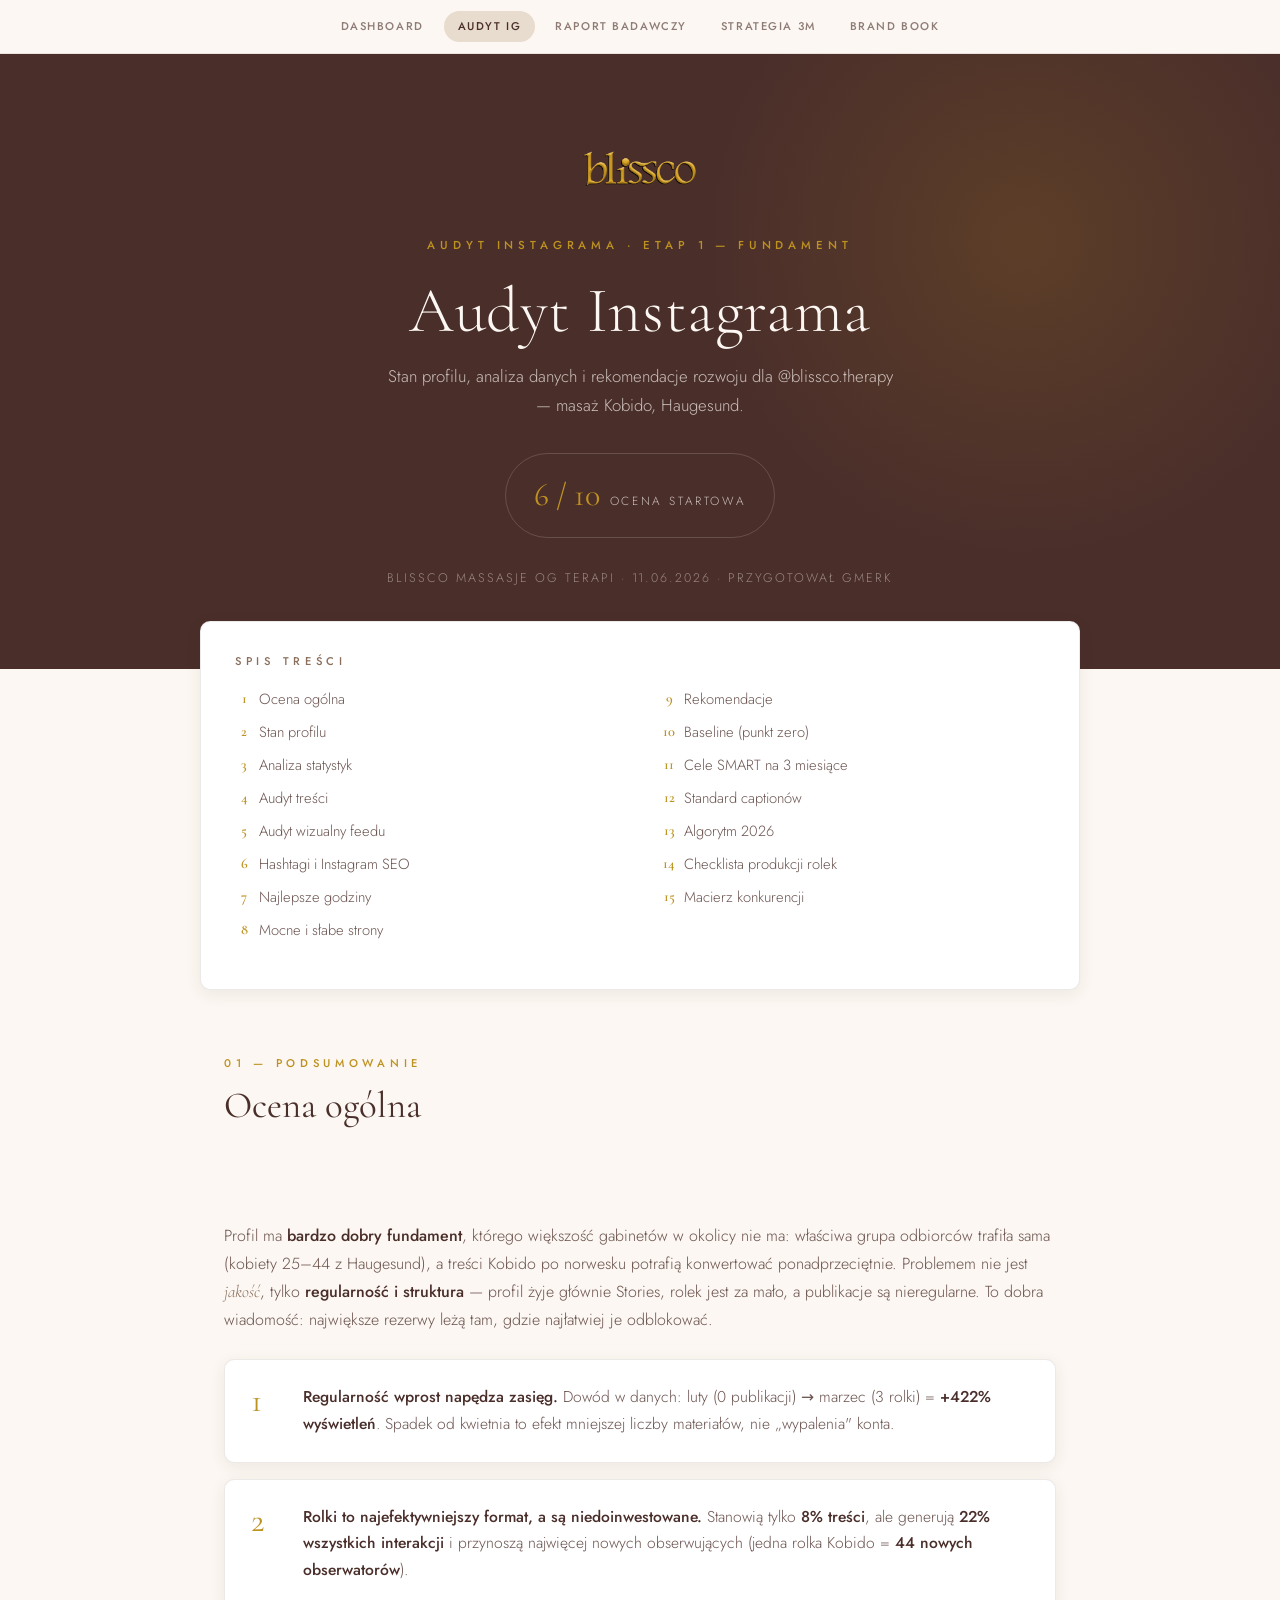
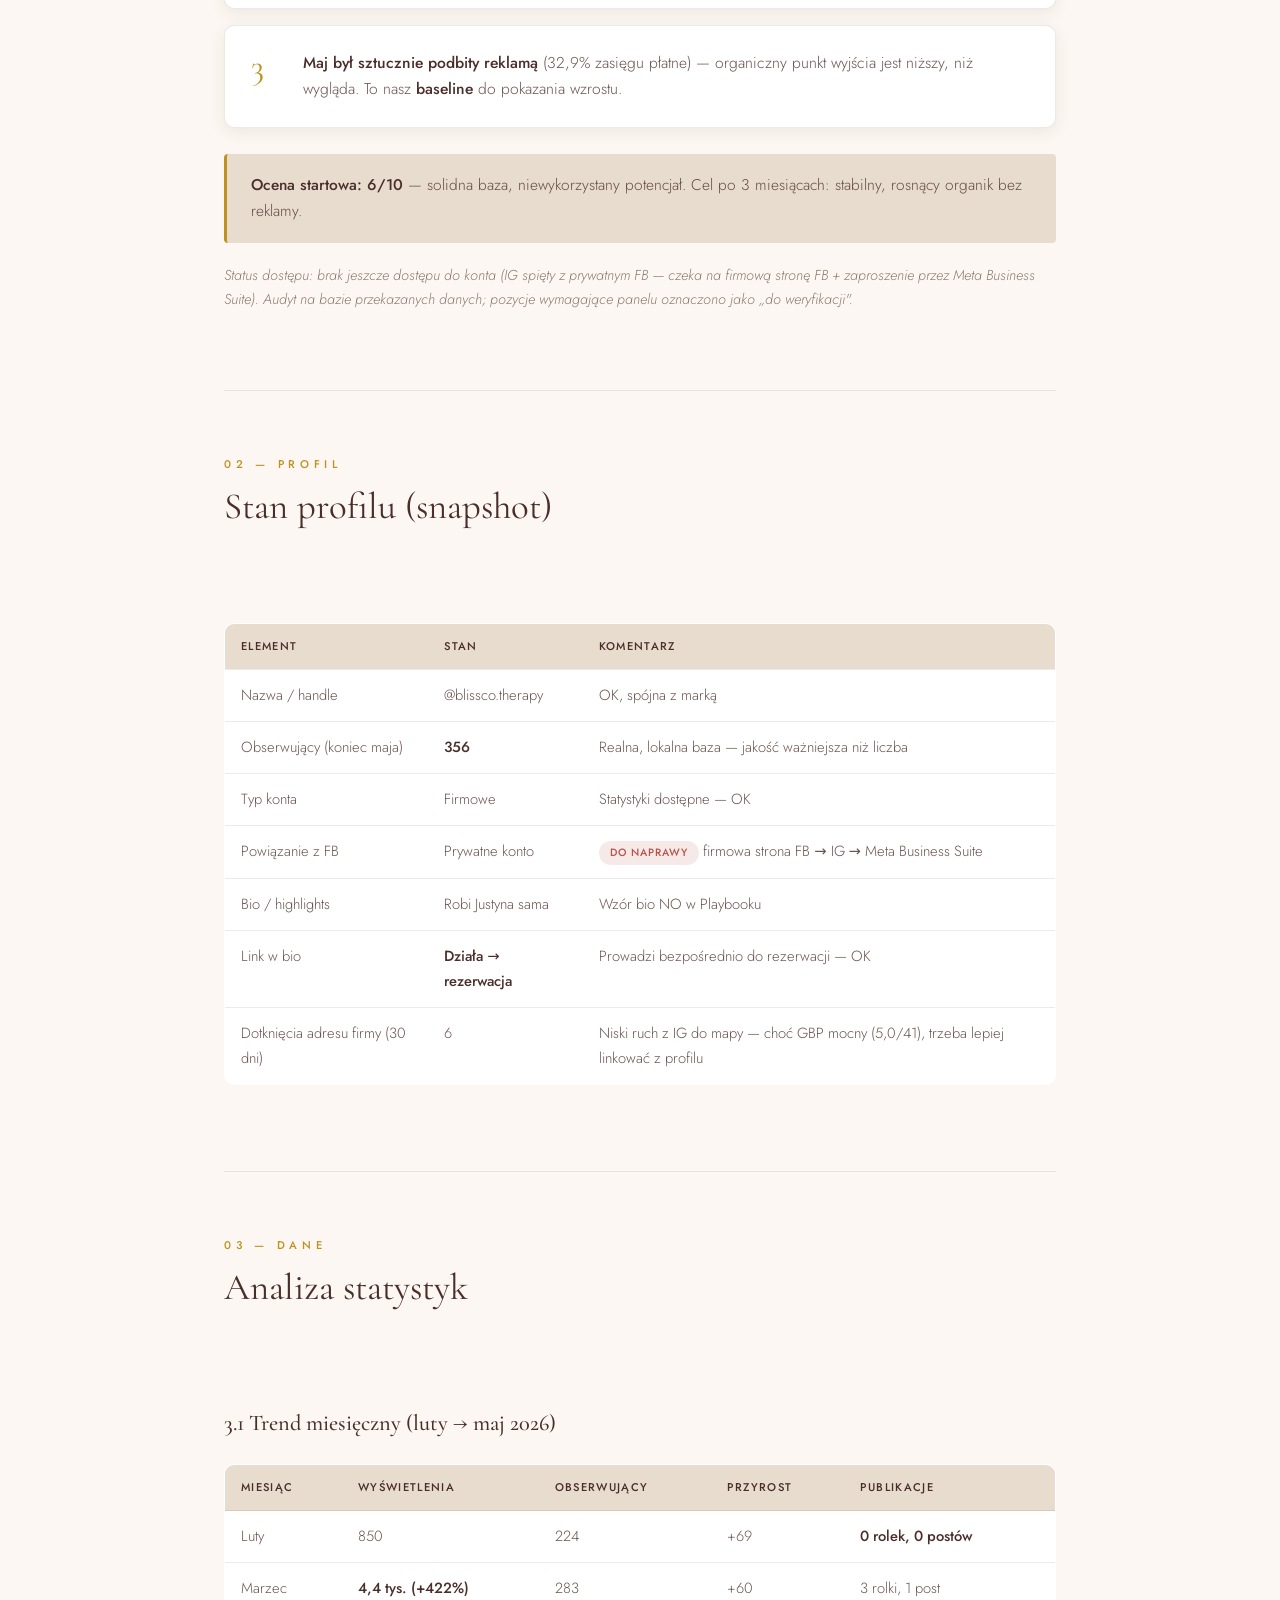
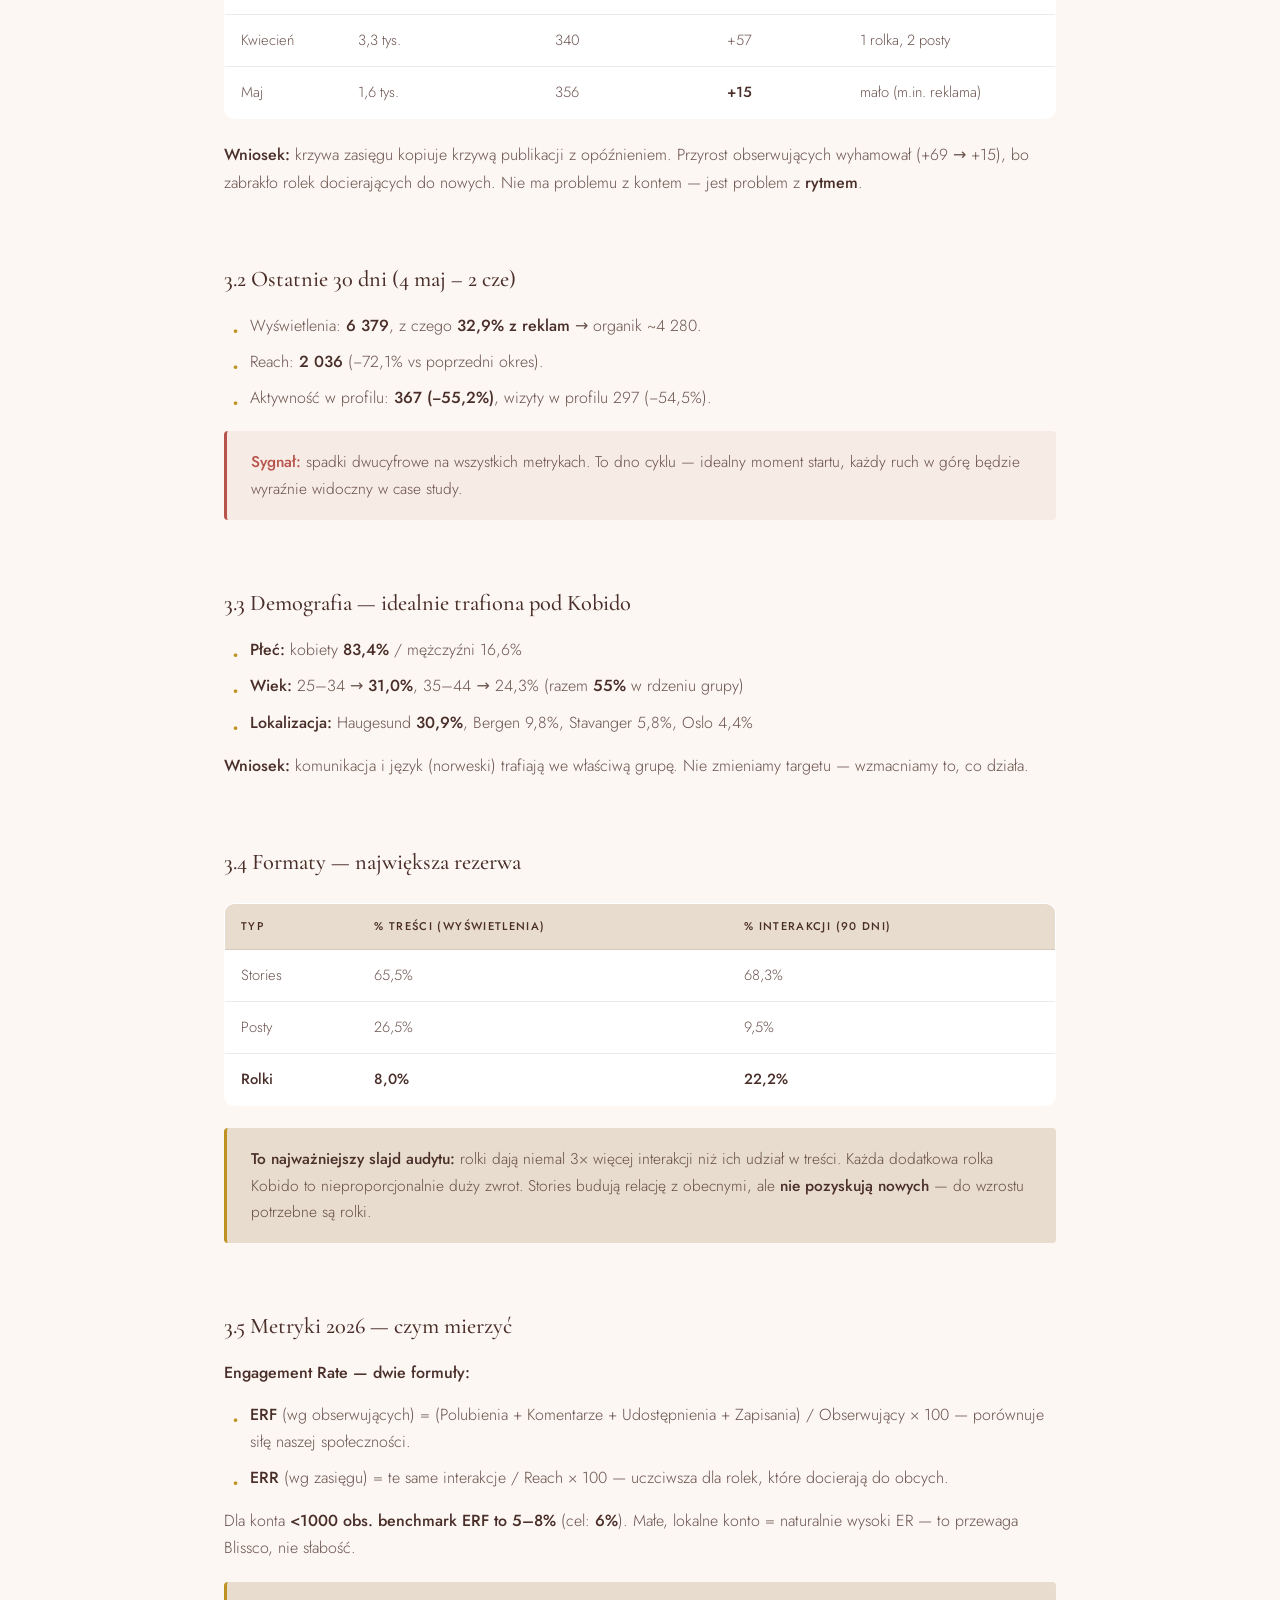
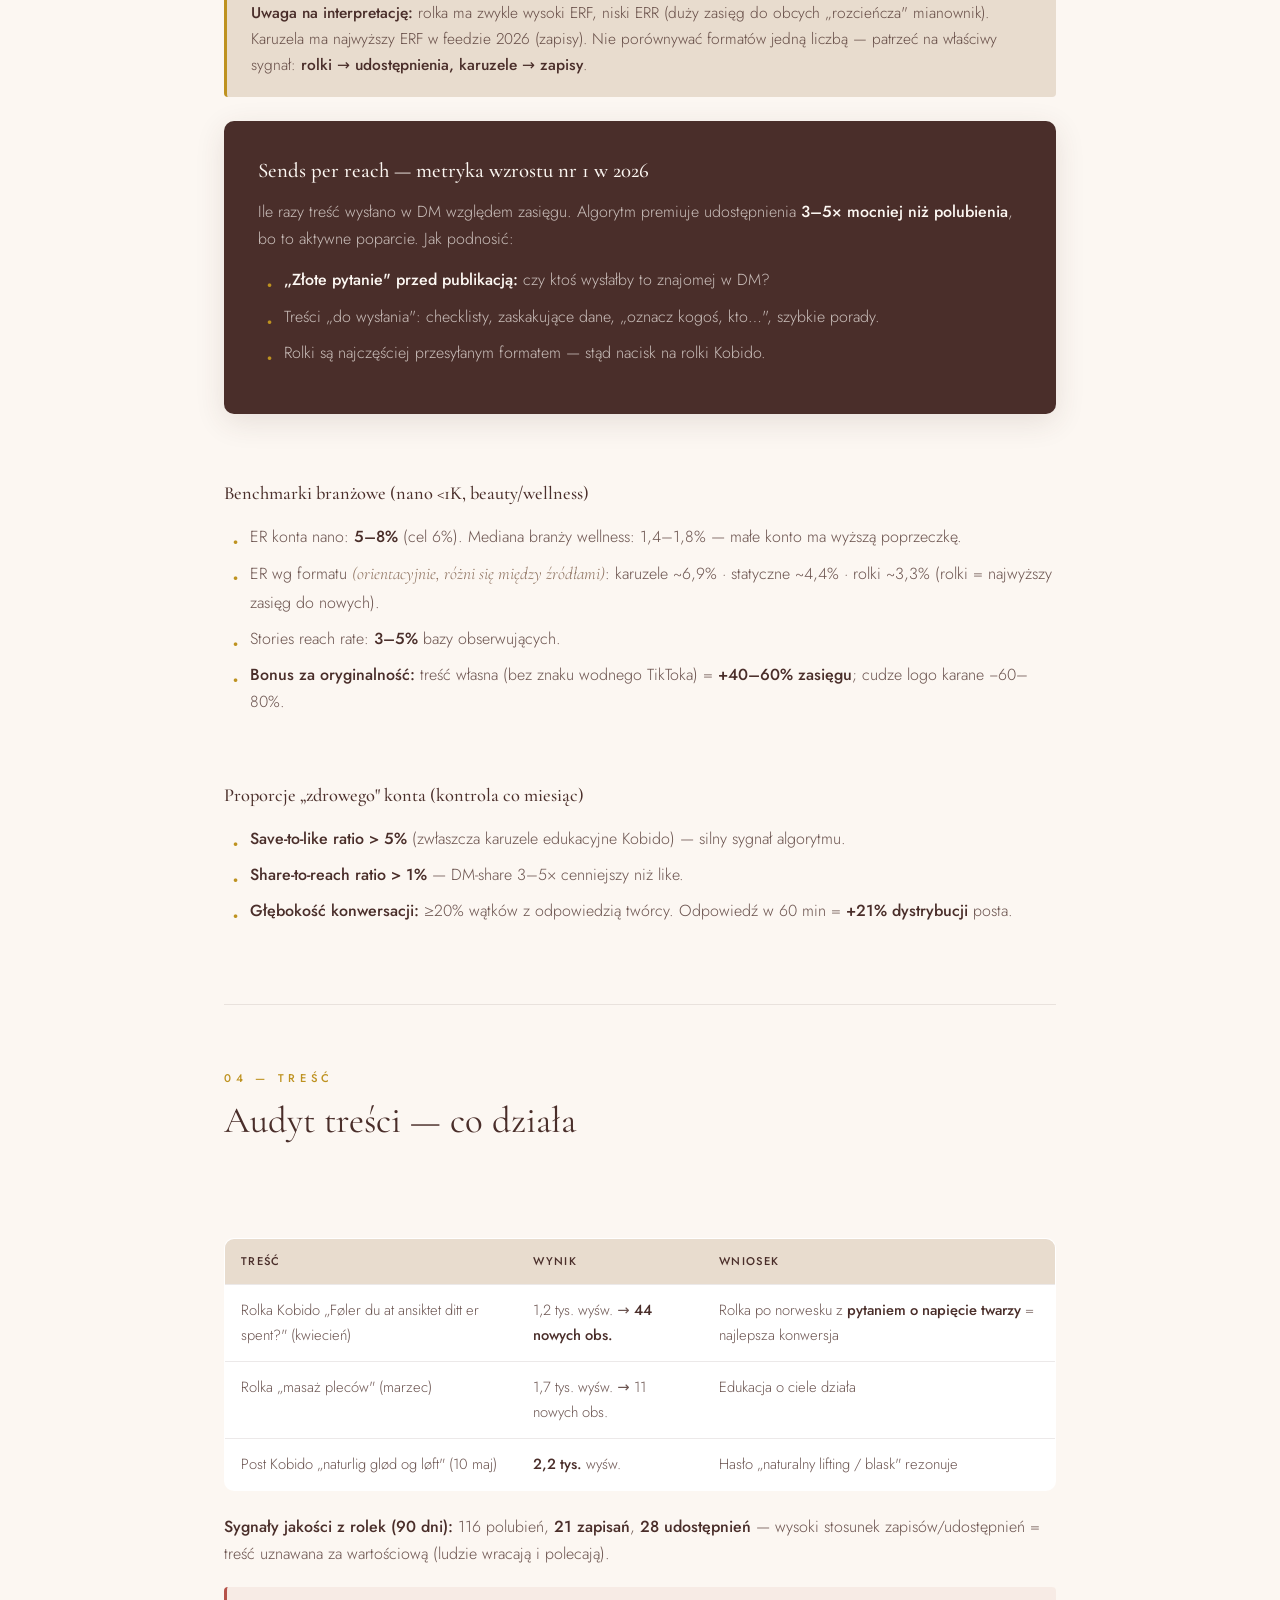
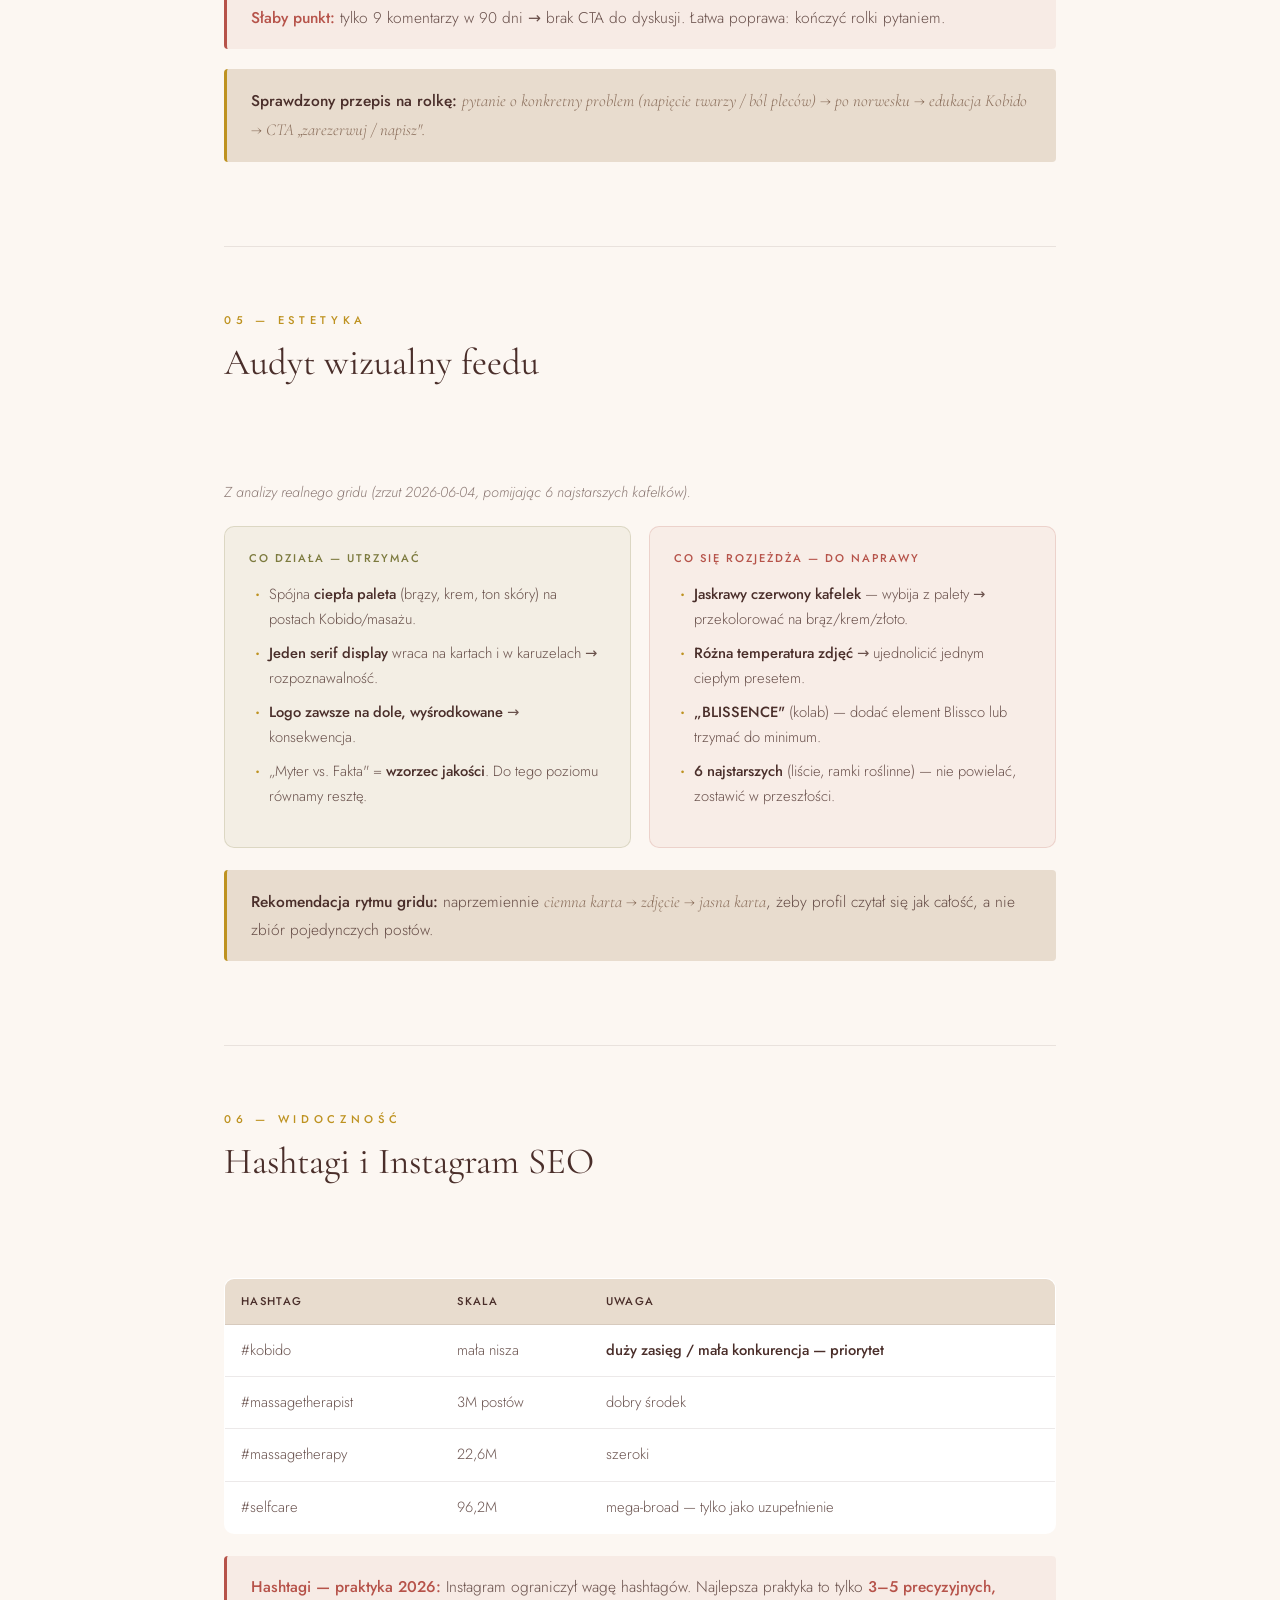
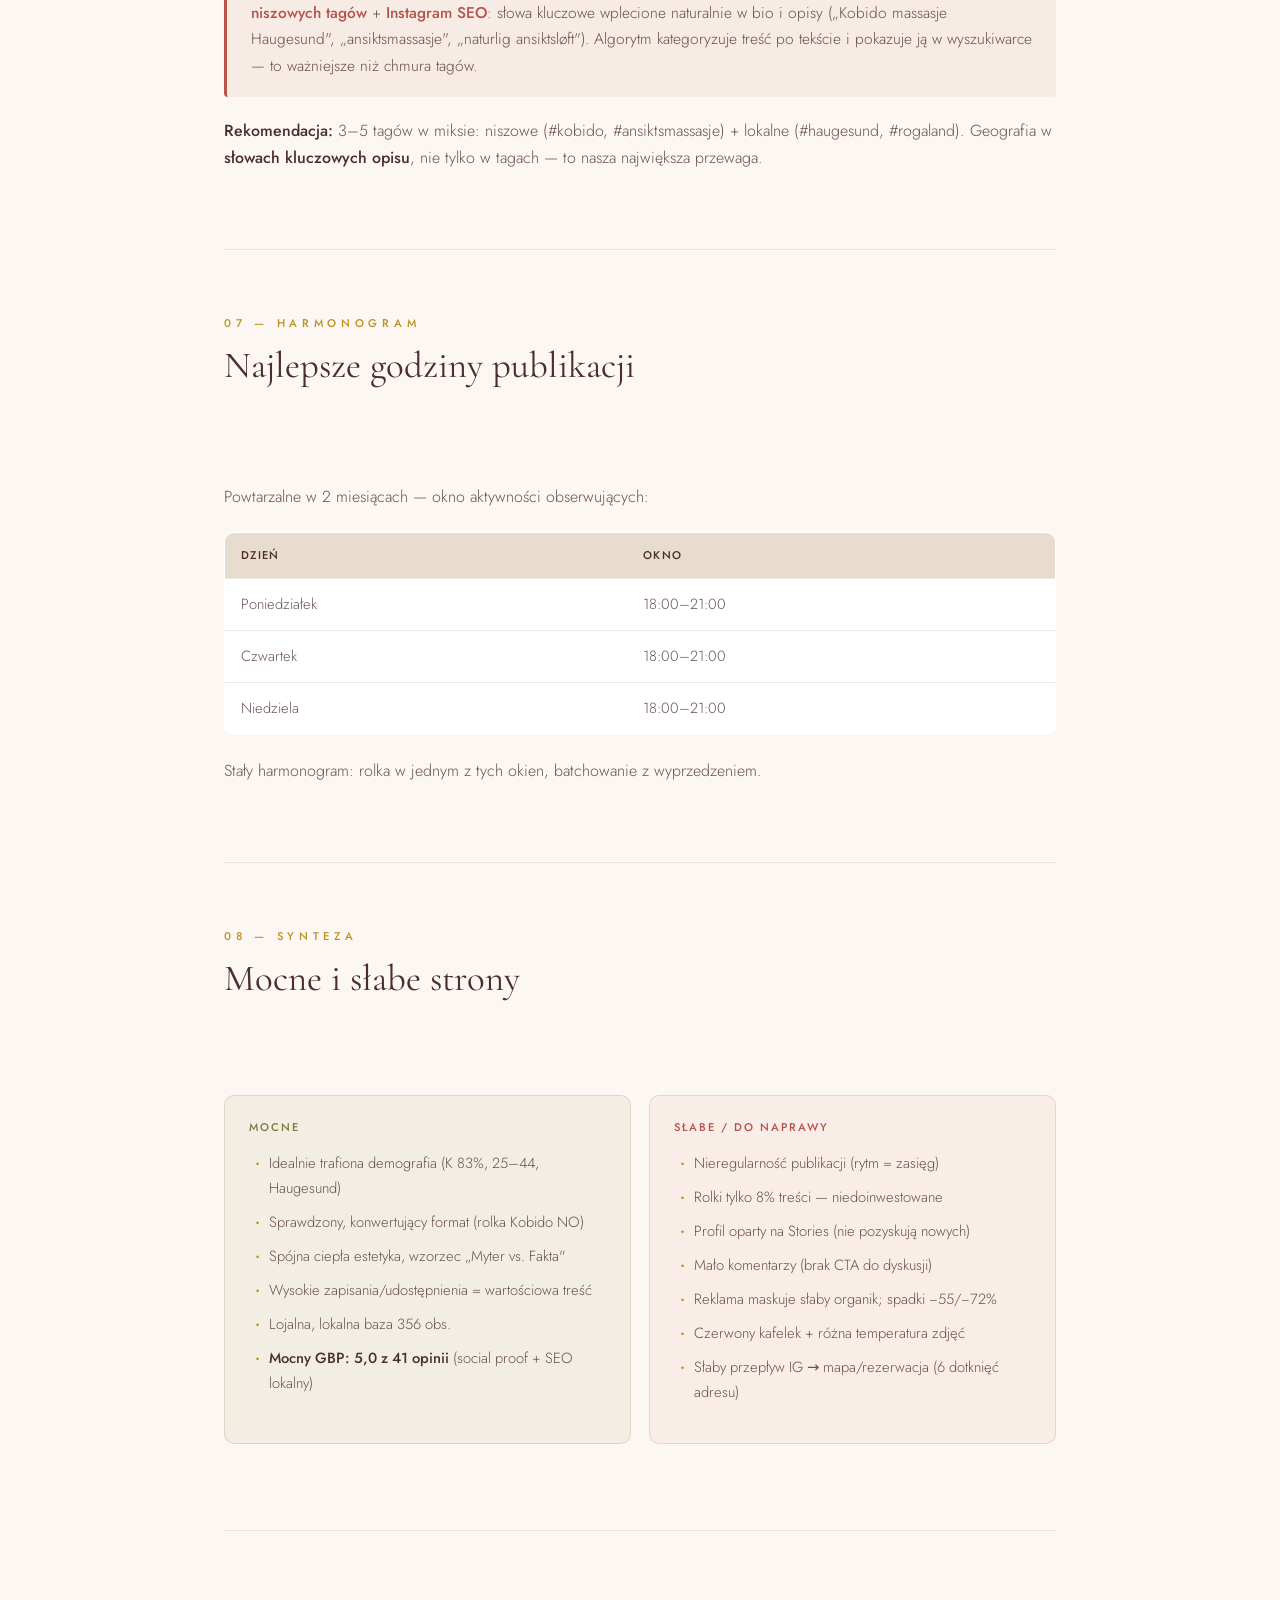
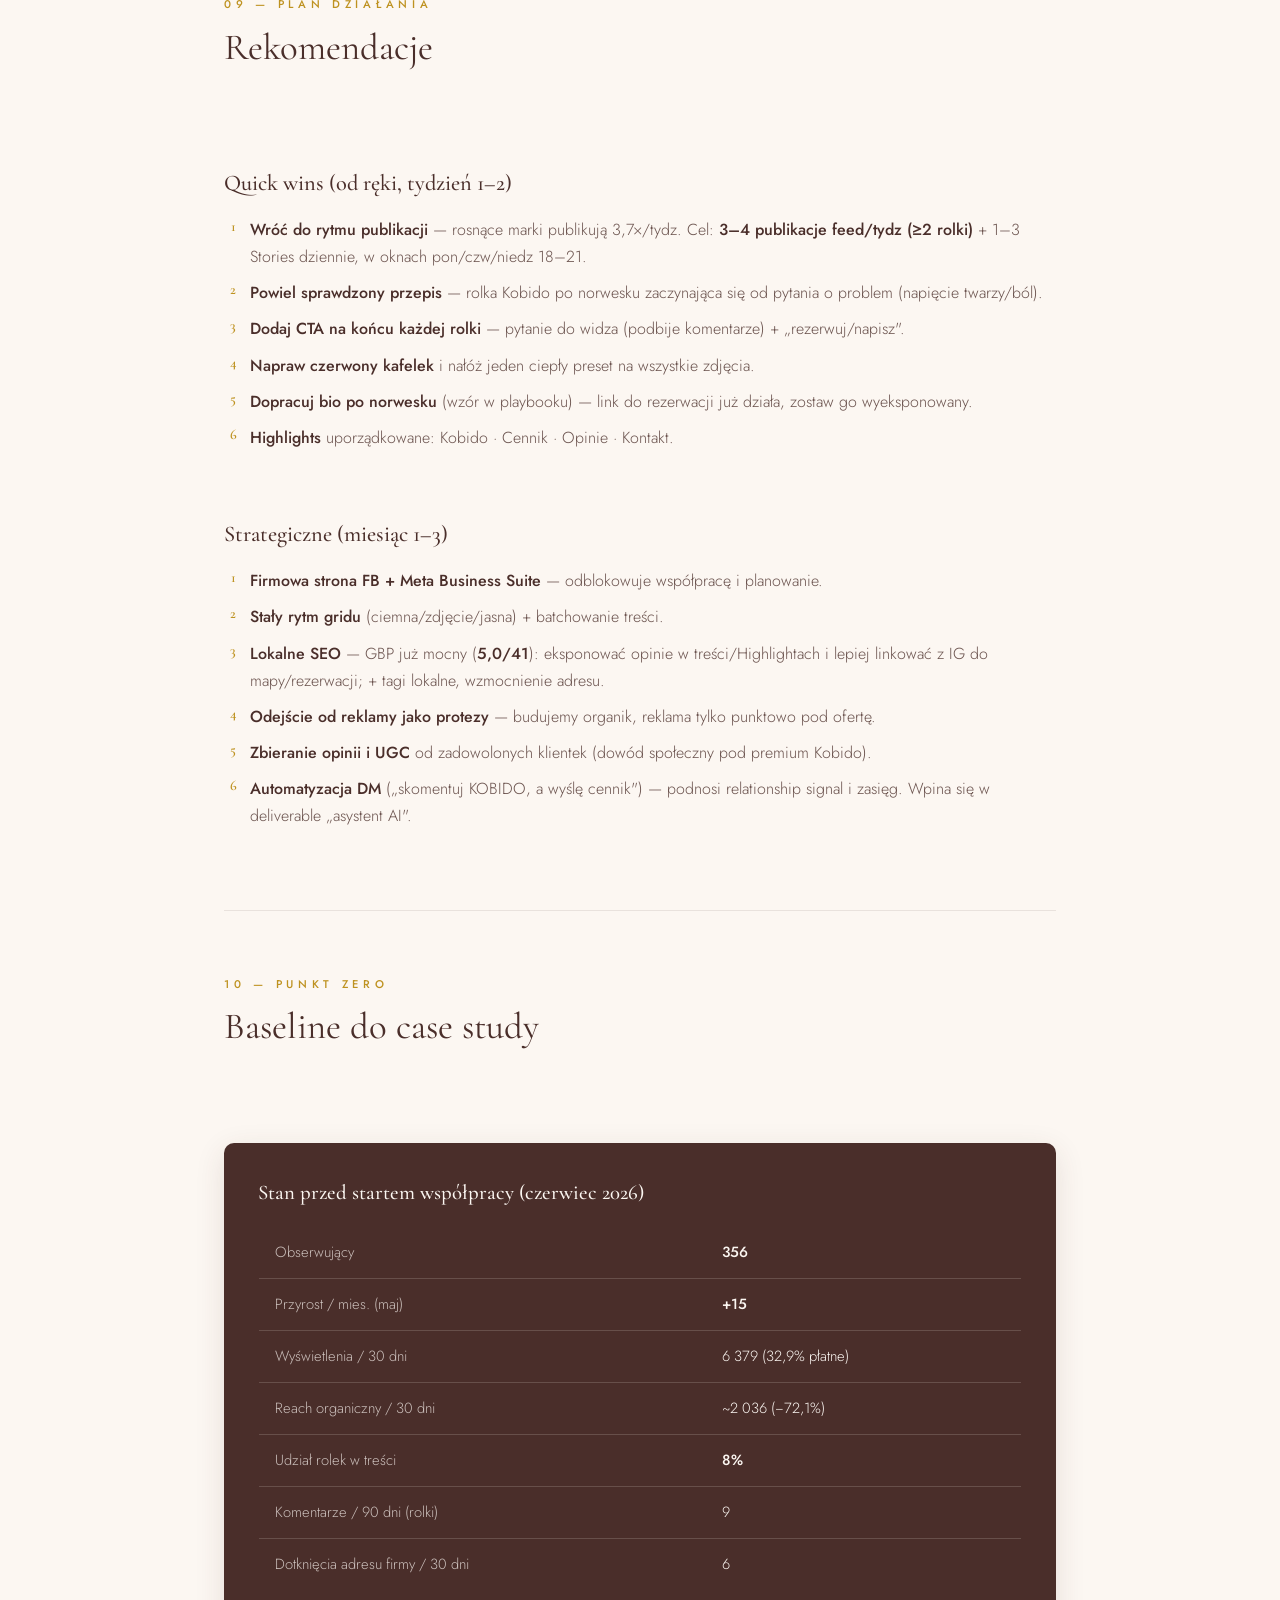
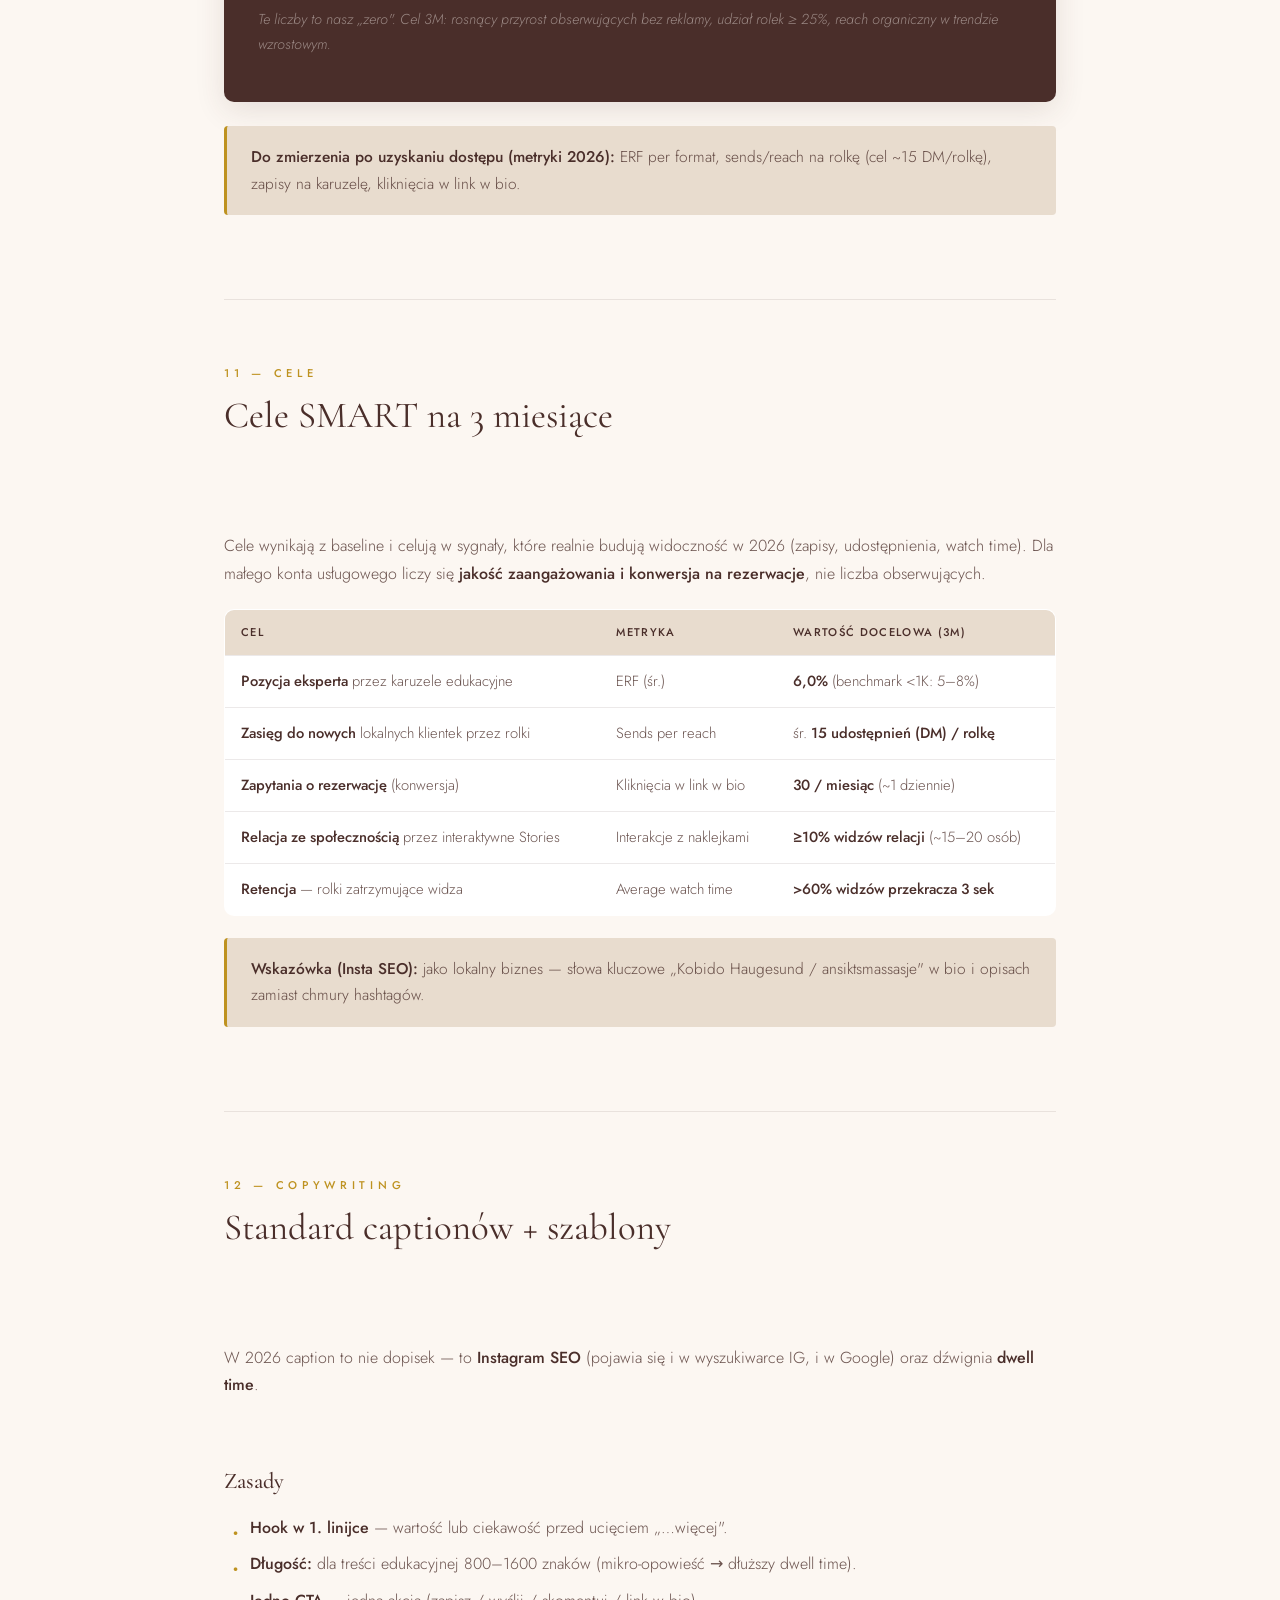
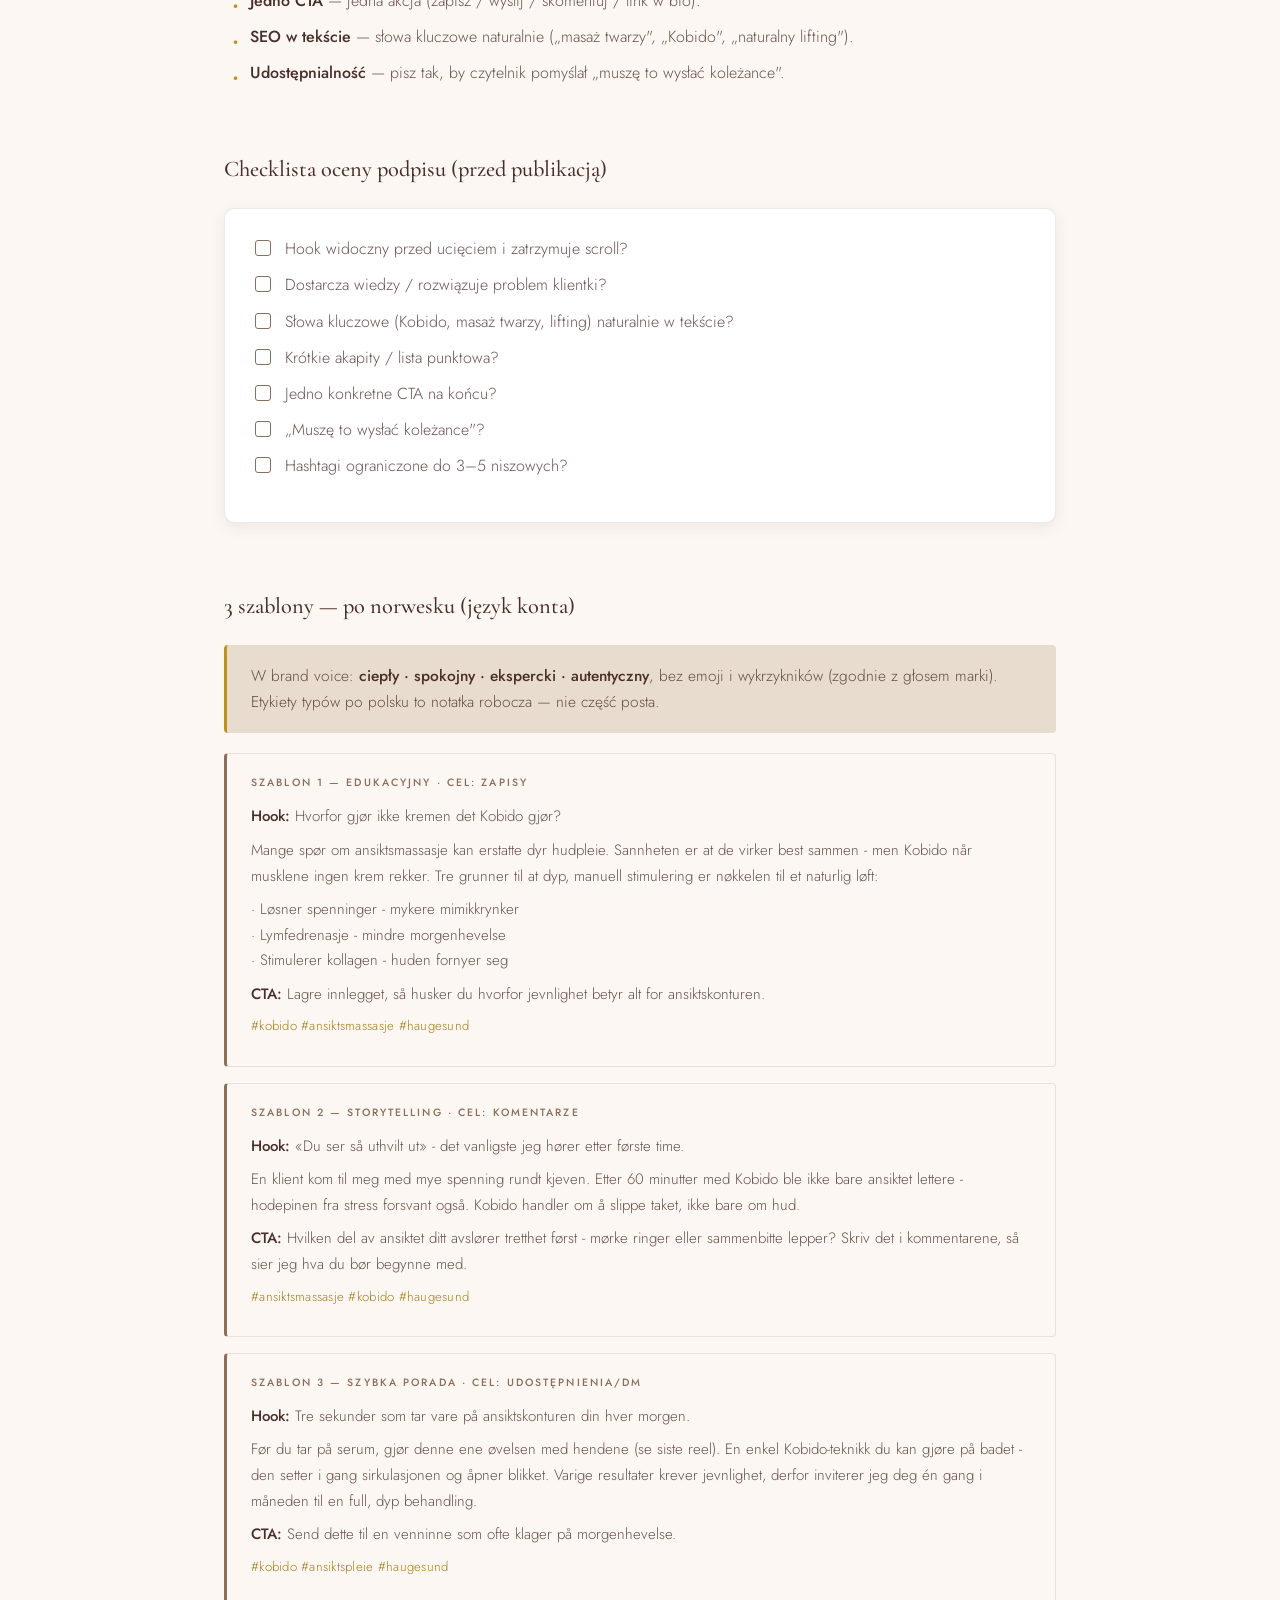
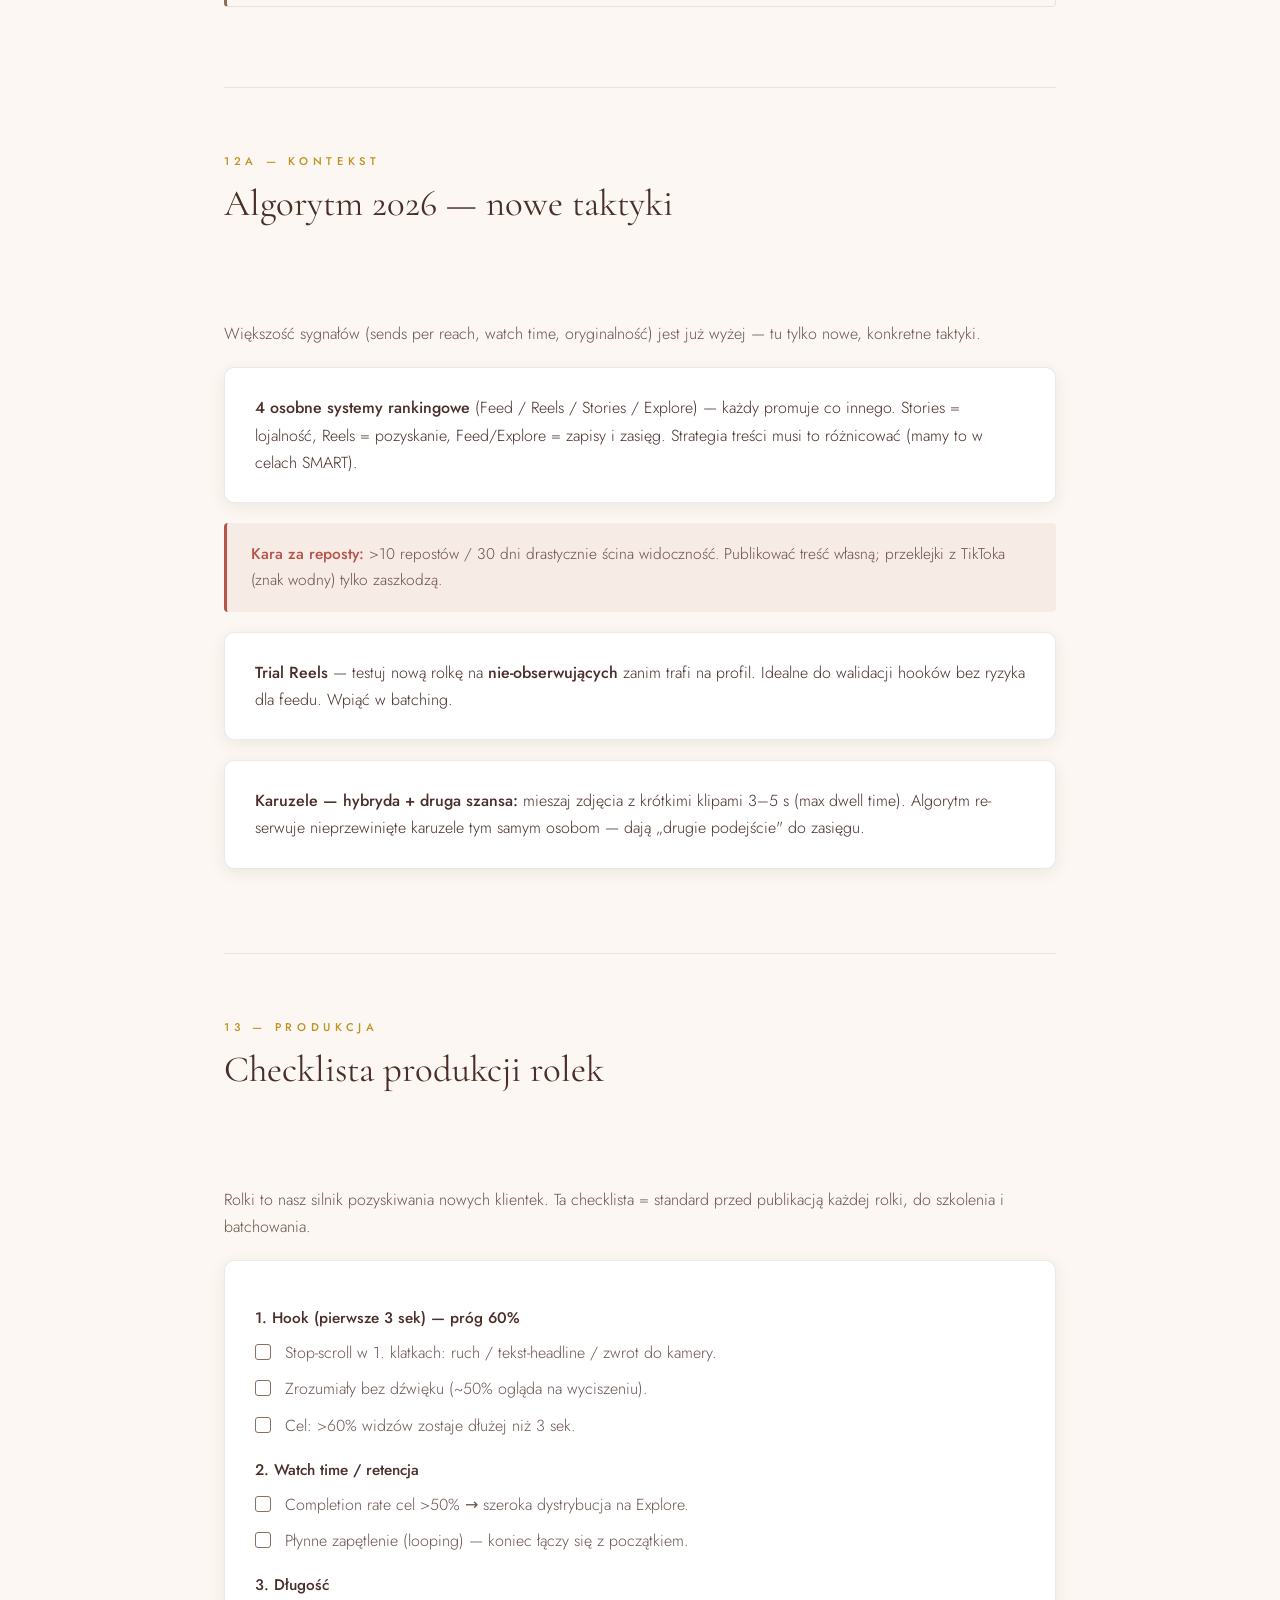
==== commit d80f861a: "Dodanie Brand Book do pakietu + wspolne menu (5 stron) Co-Authored-By: Claude Opus 4.8 <noreply@anth" ====
--- a/AUDYT_INSTAGRAM.html
+++ b/AUDYT_INSTAGRAM.html
@@ -168,6 +168,7 @@
 <a href="AUDYT_INSTAGRAM.html" class="active">Audyt IG</a>
 <a href="RAPORT_BADAWCZY.html">Raport badawczy</a>
 <a href="STRATEGIA_3M.html">Strategia 3M</a>
+<a href="BRAND_BOOK.html">Brand book</a>
 </nav>
 
 <!-- ======================= HERO ======================= -->
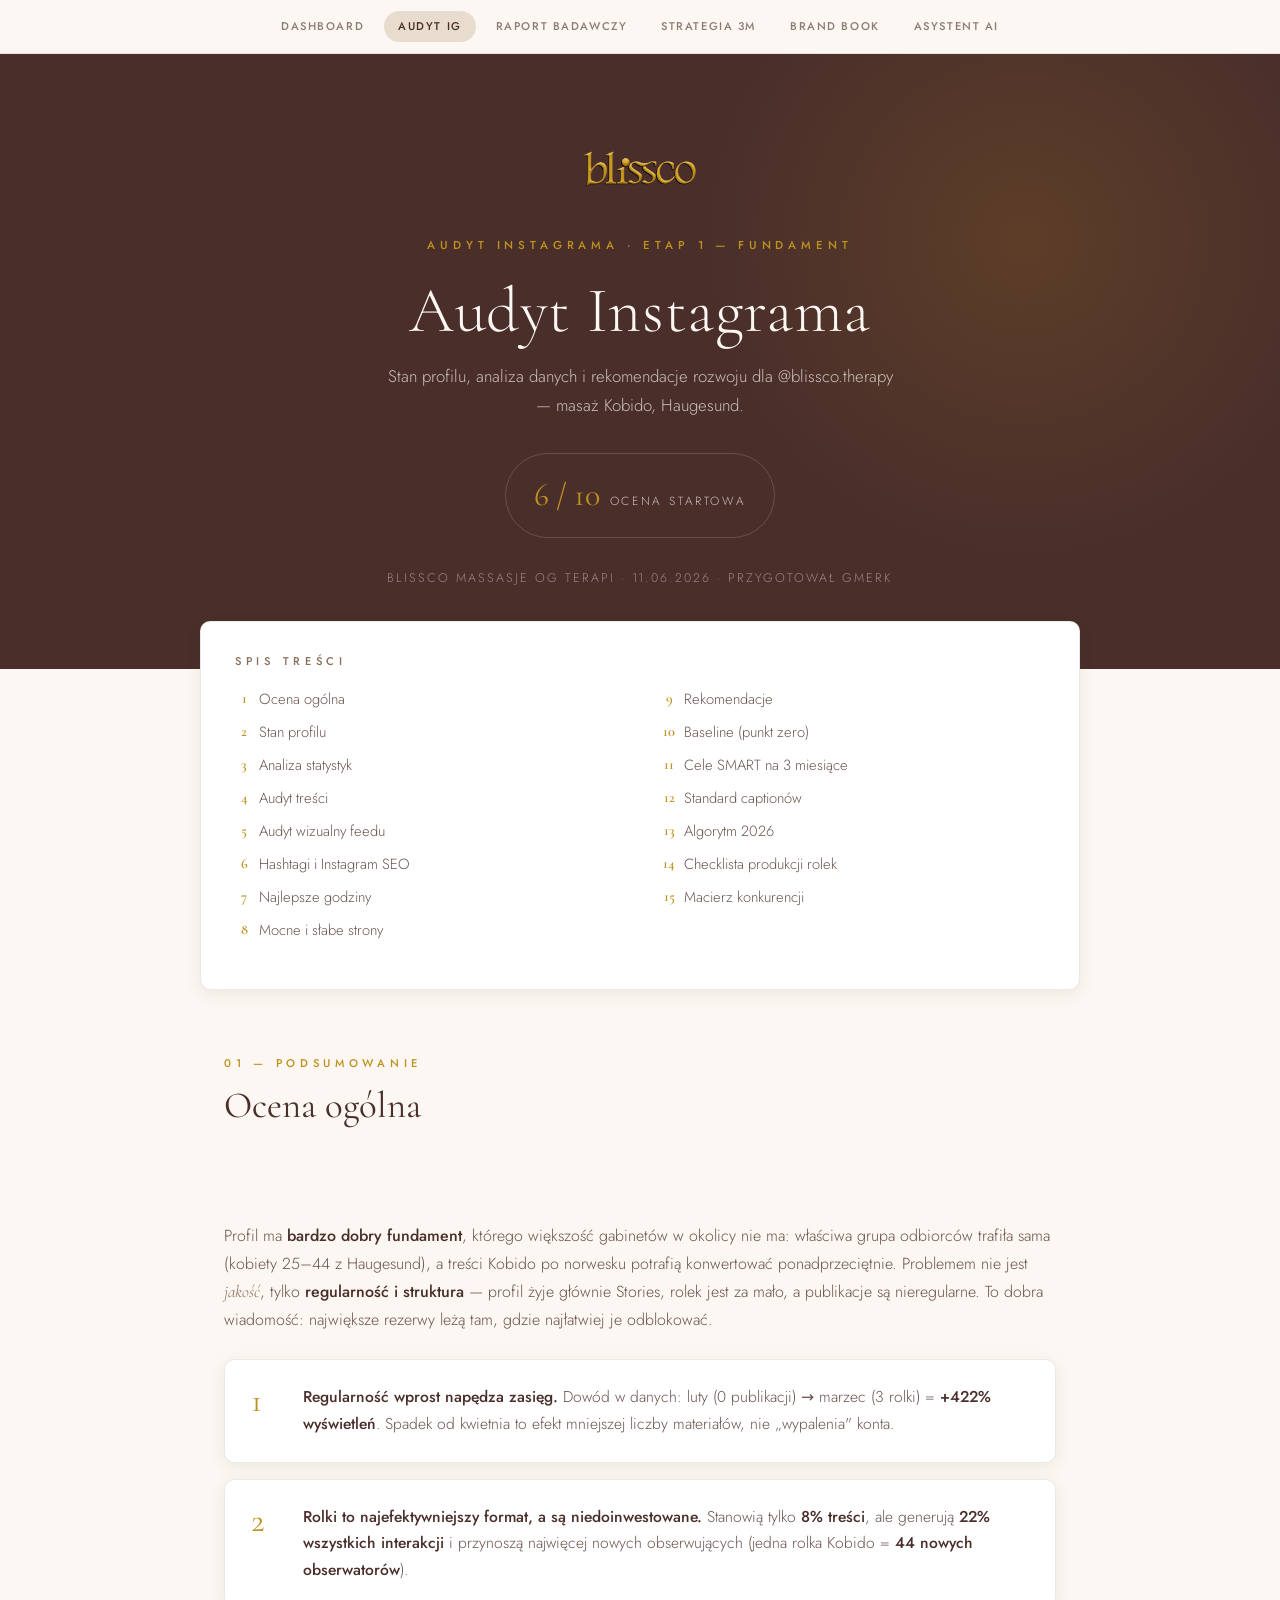
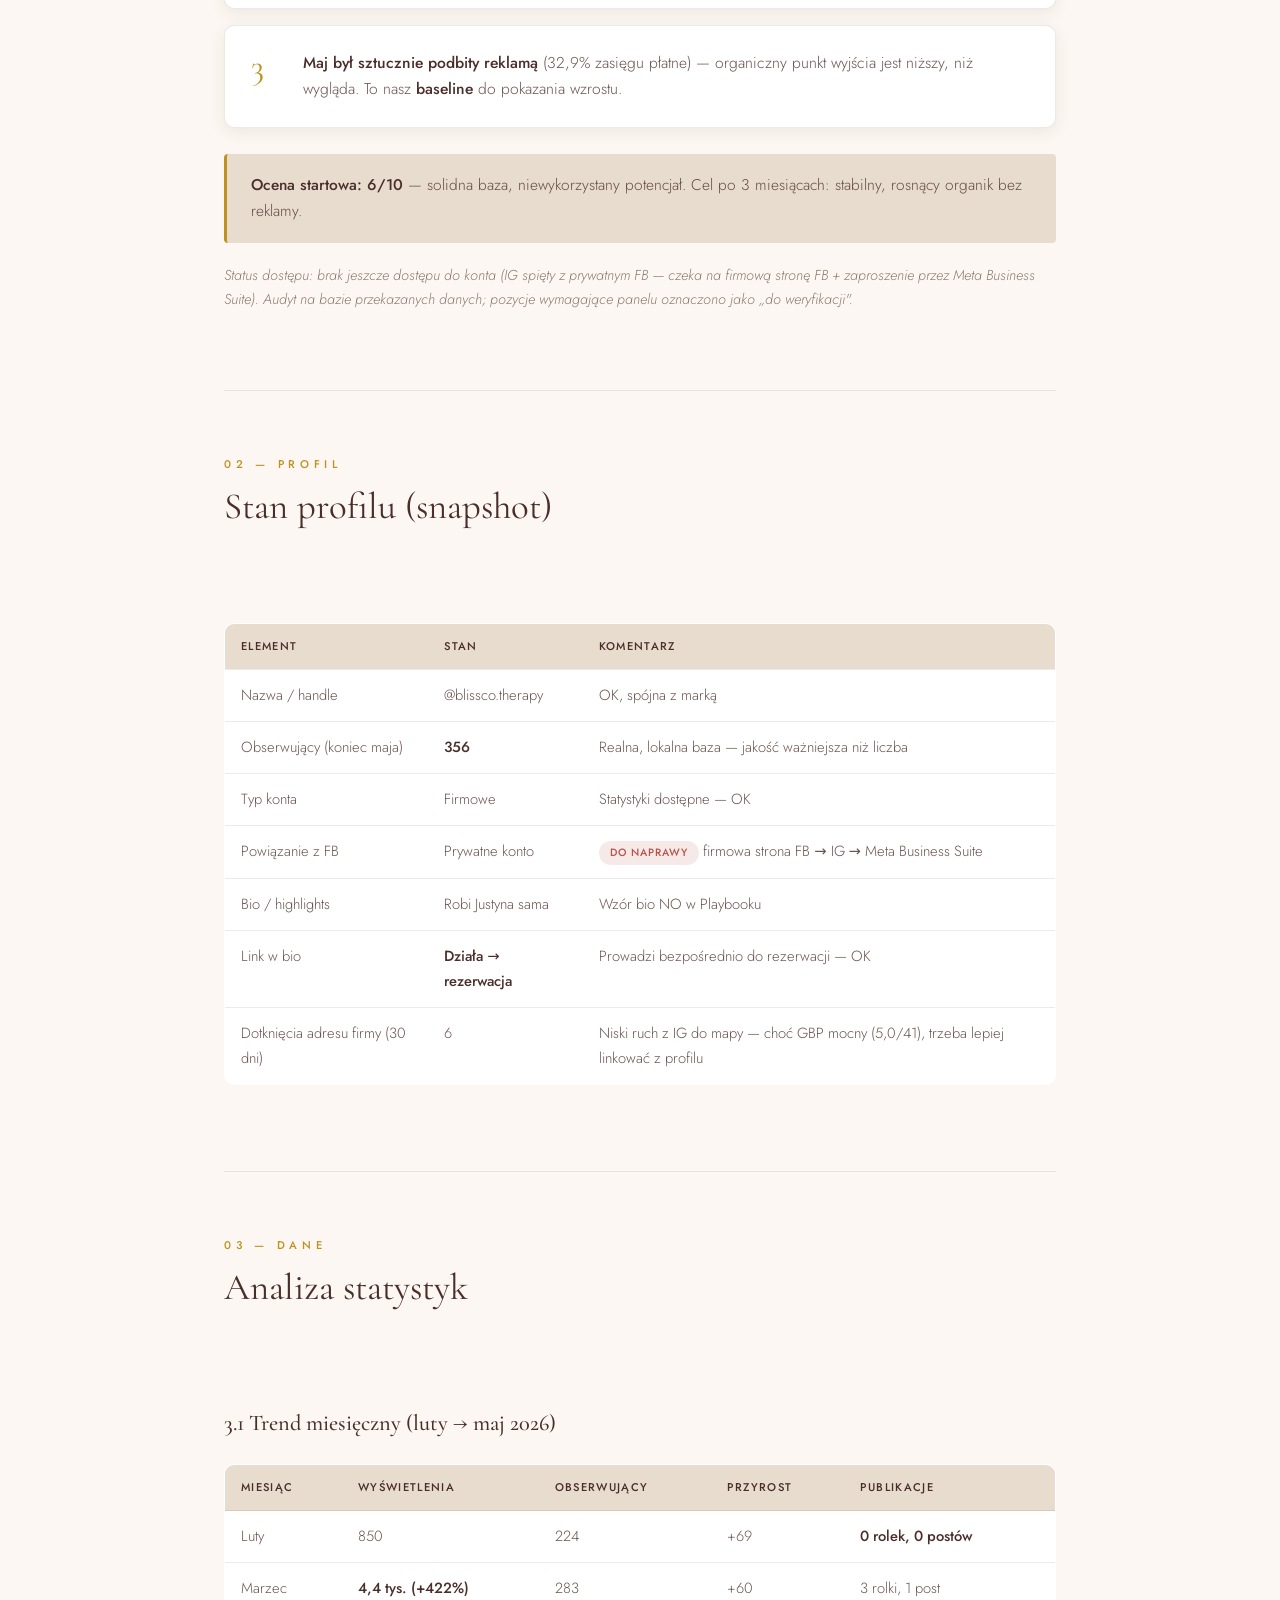
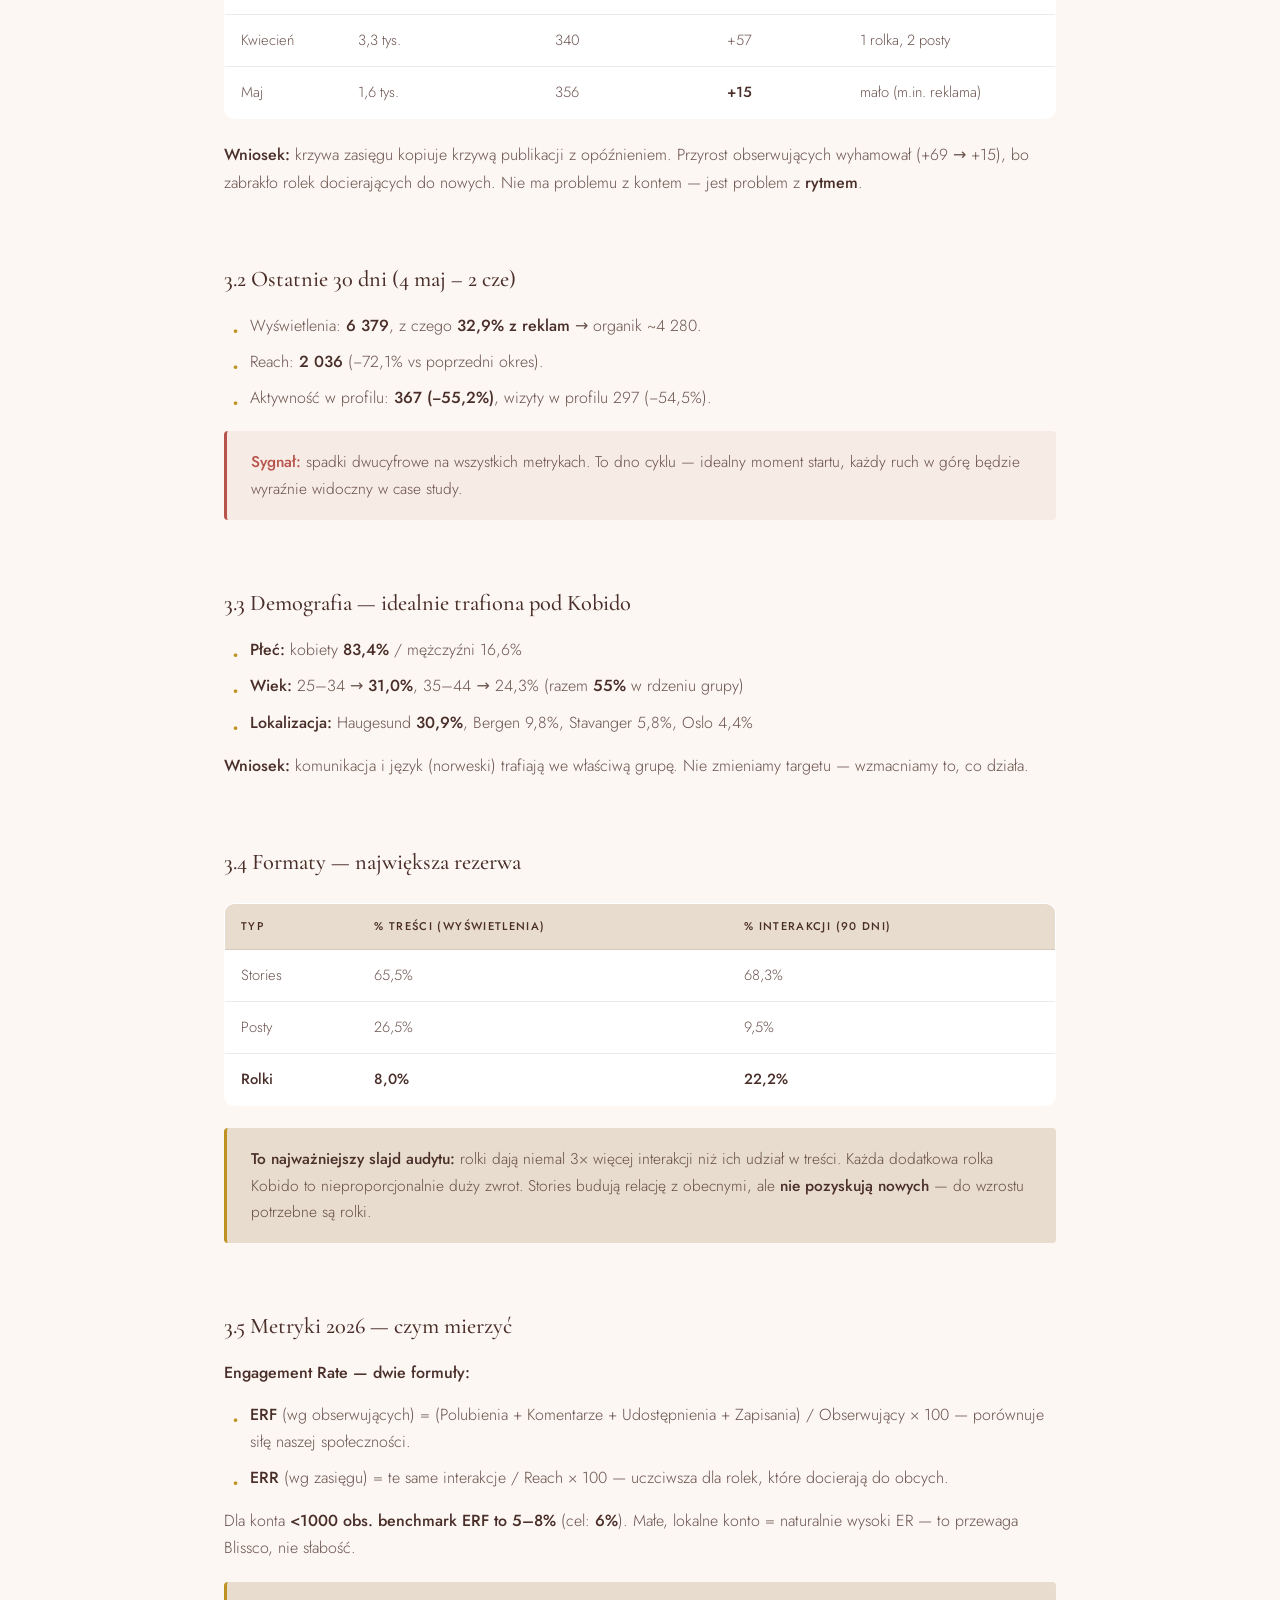
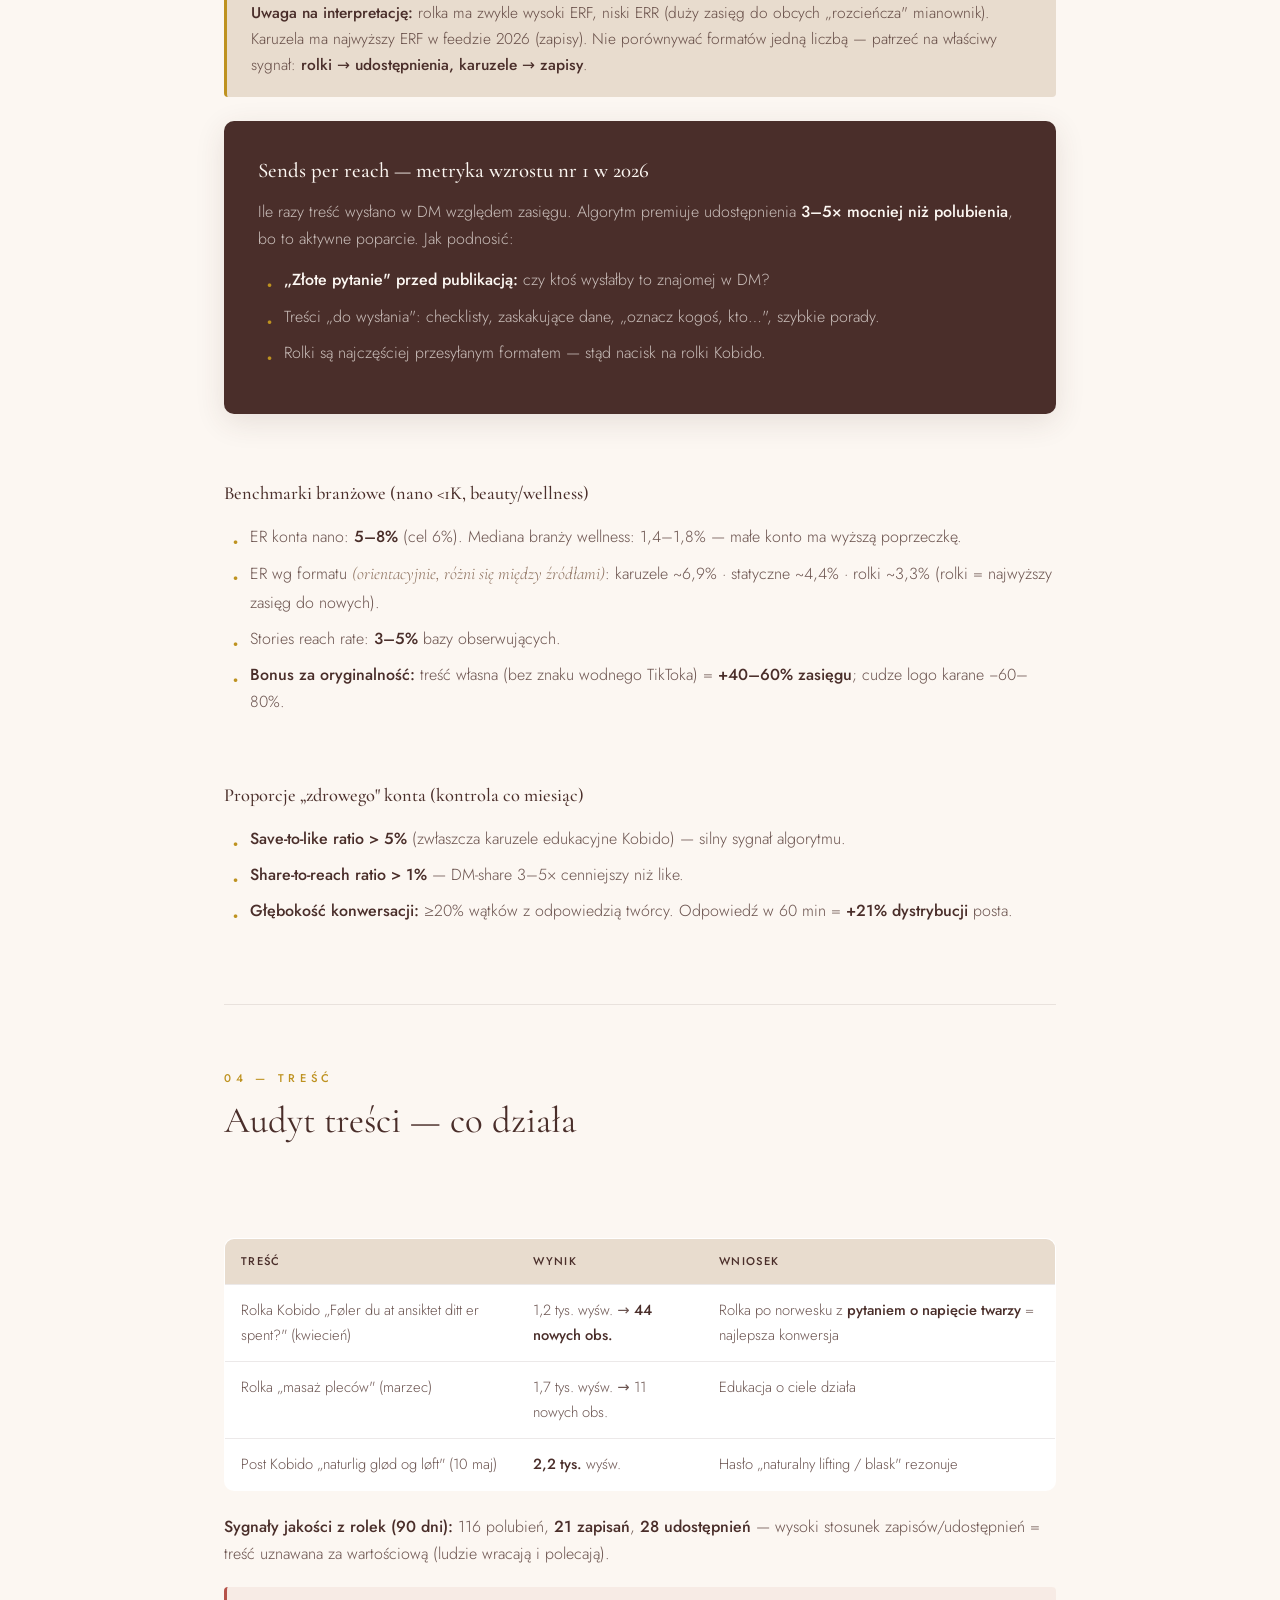
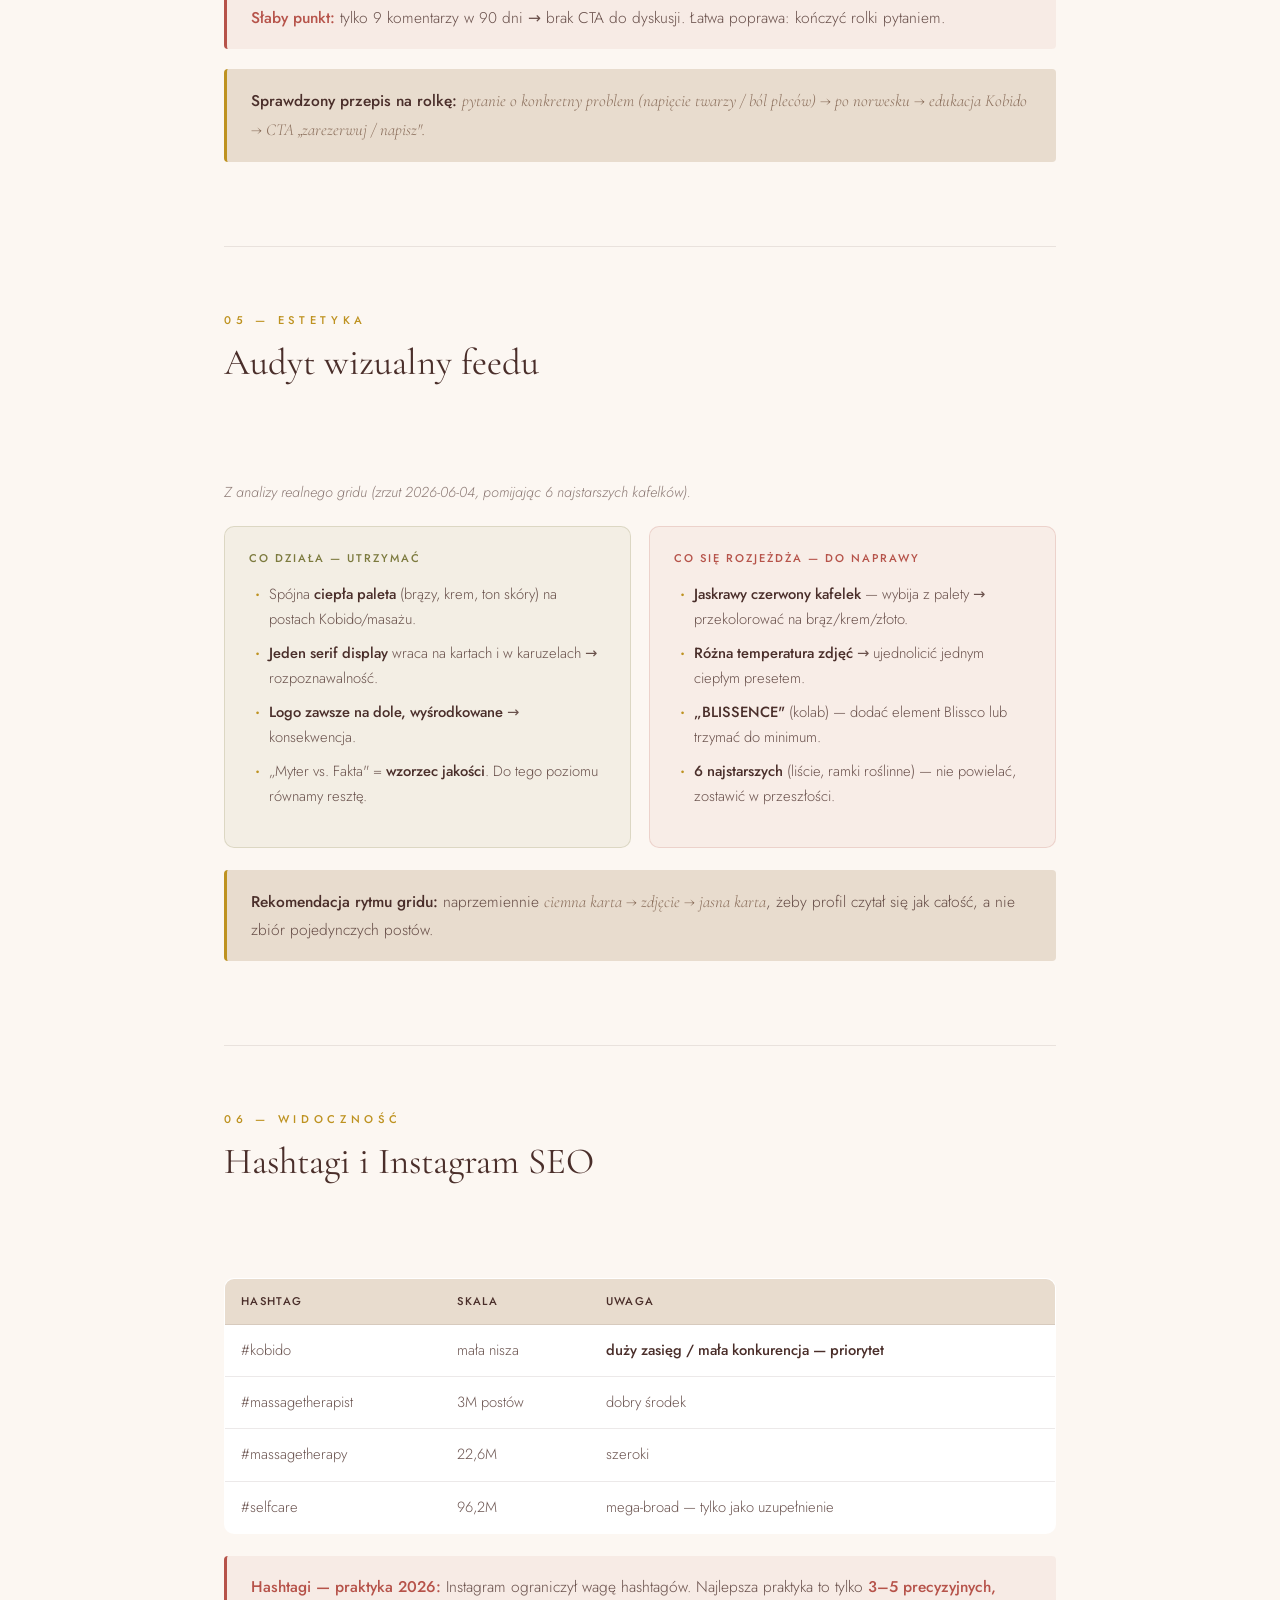
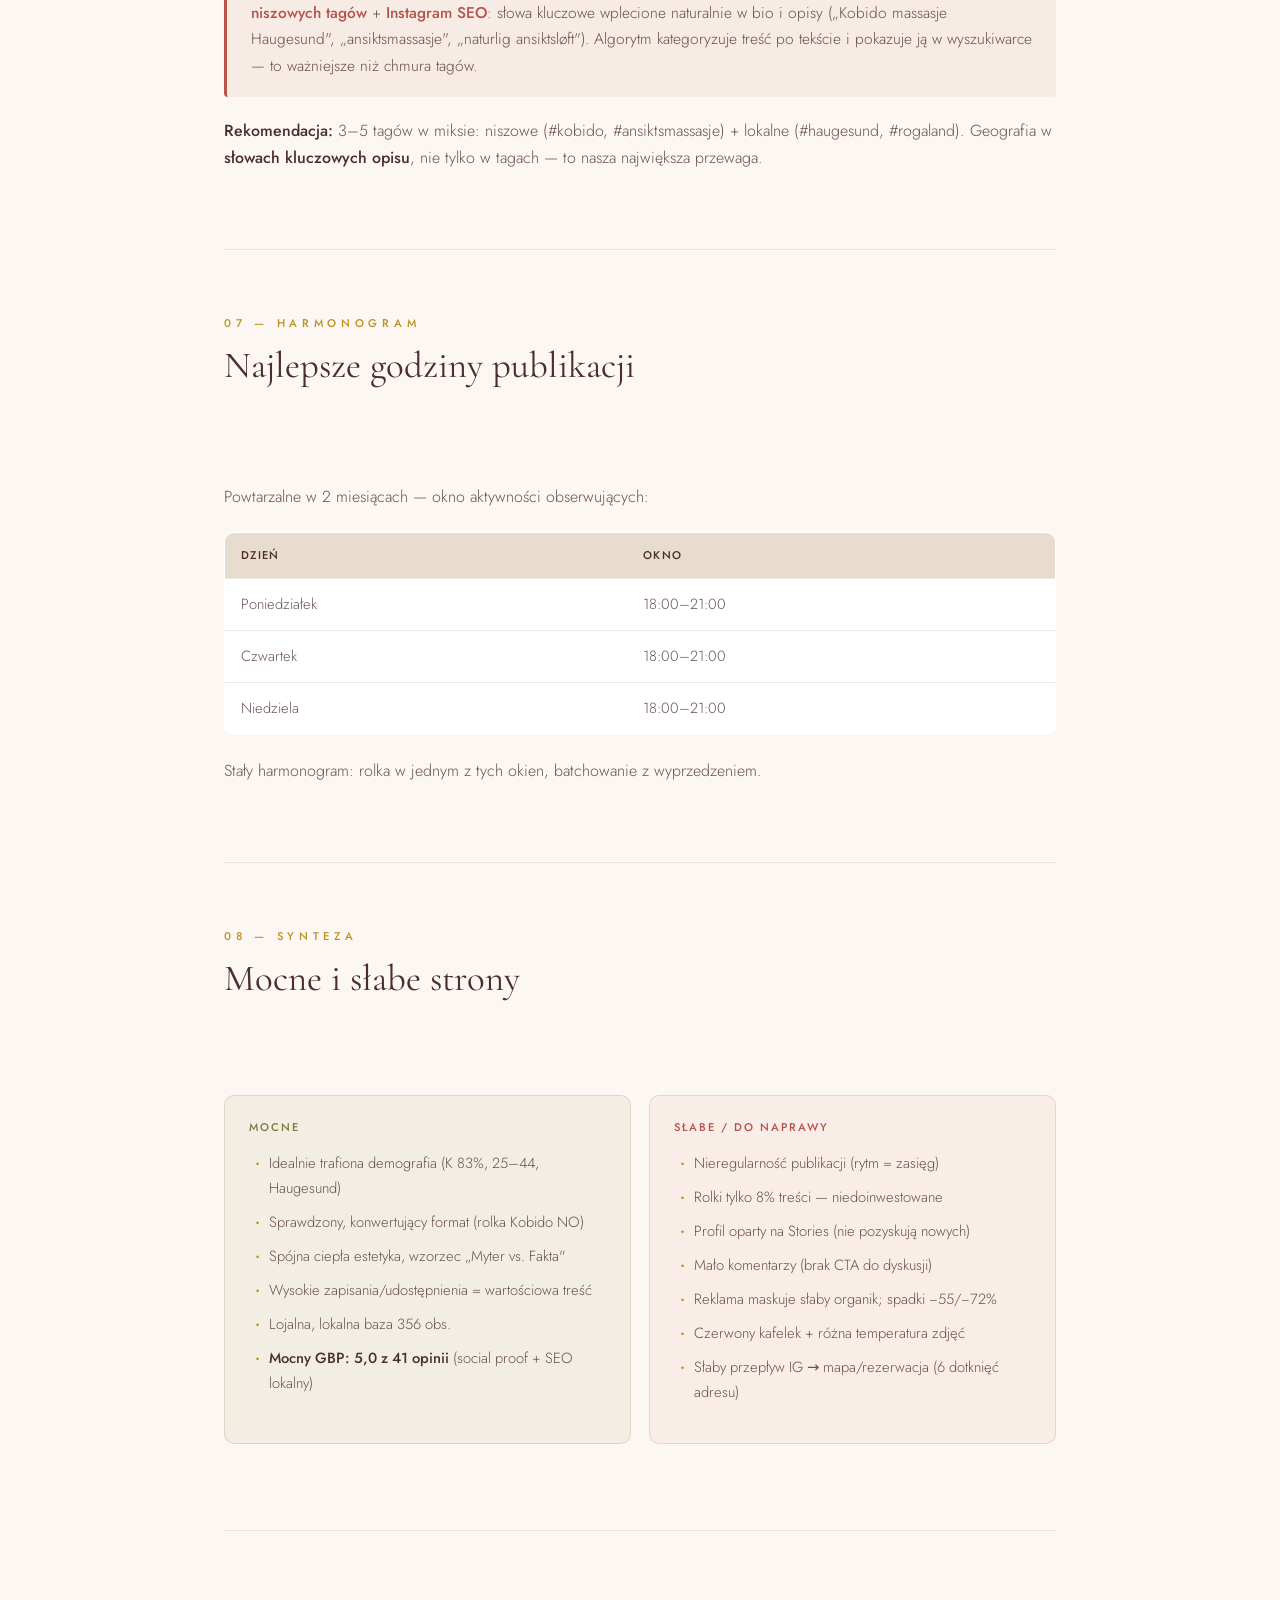
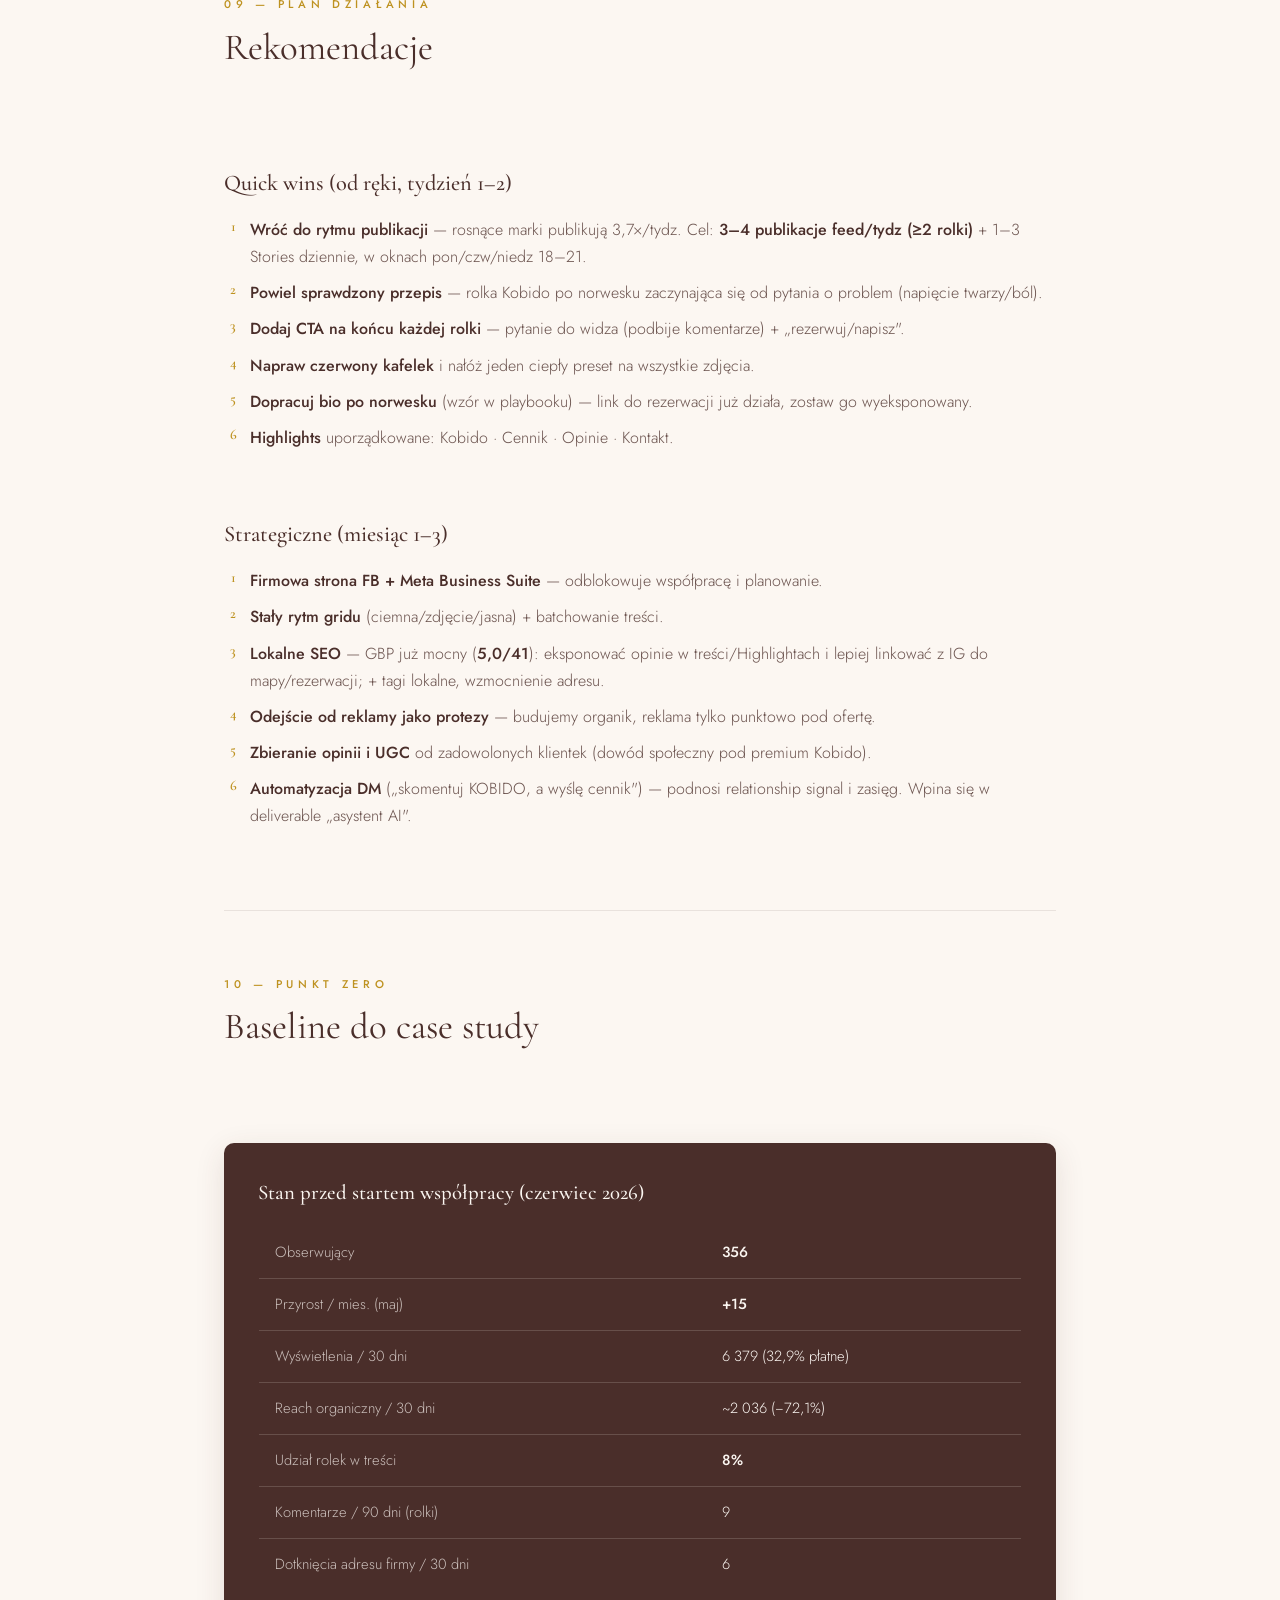
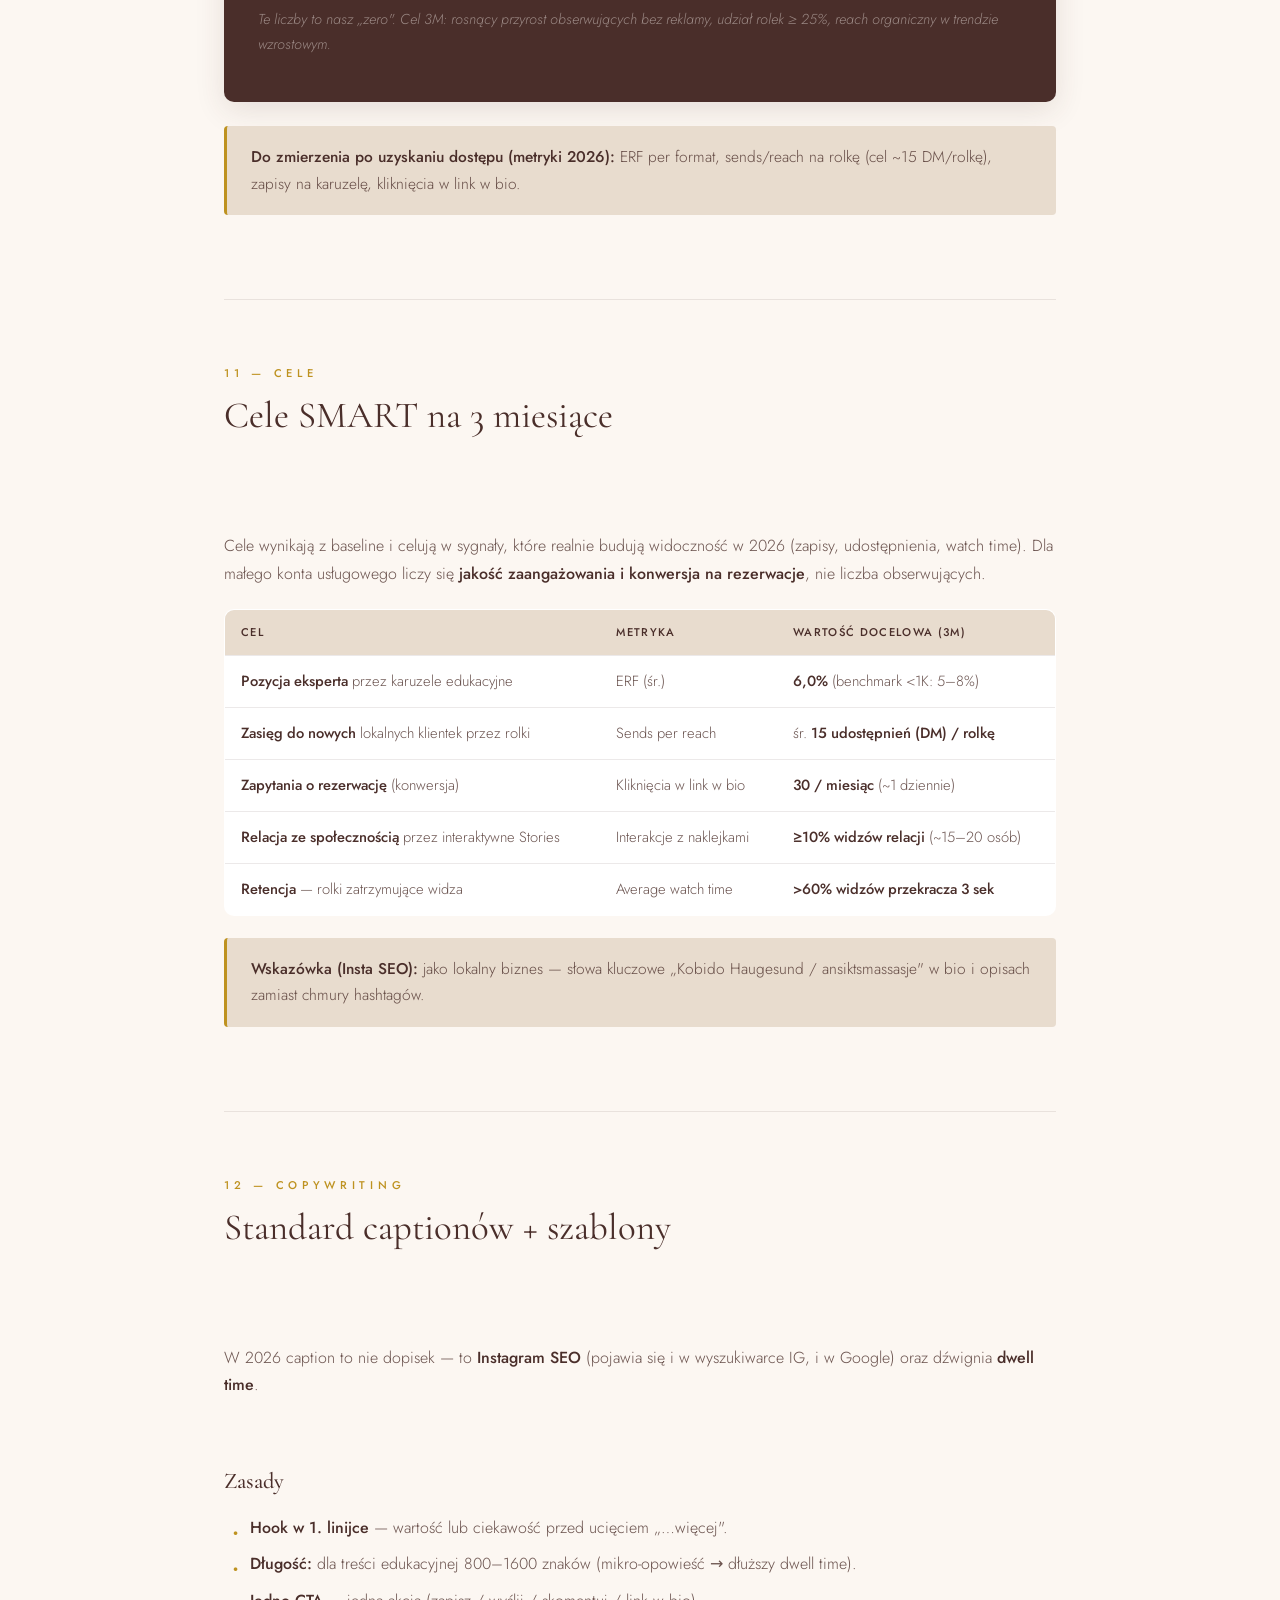
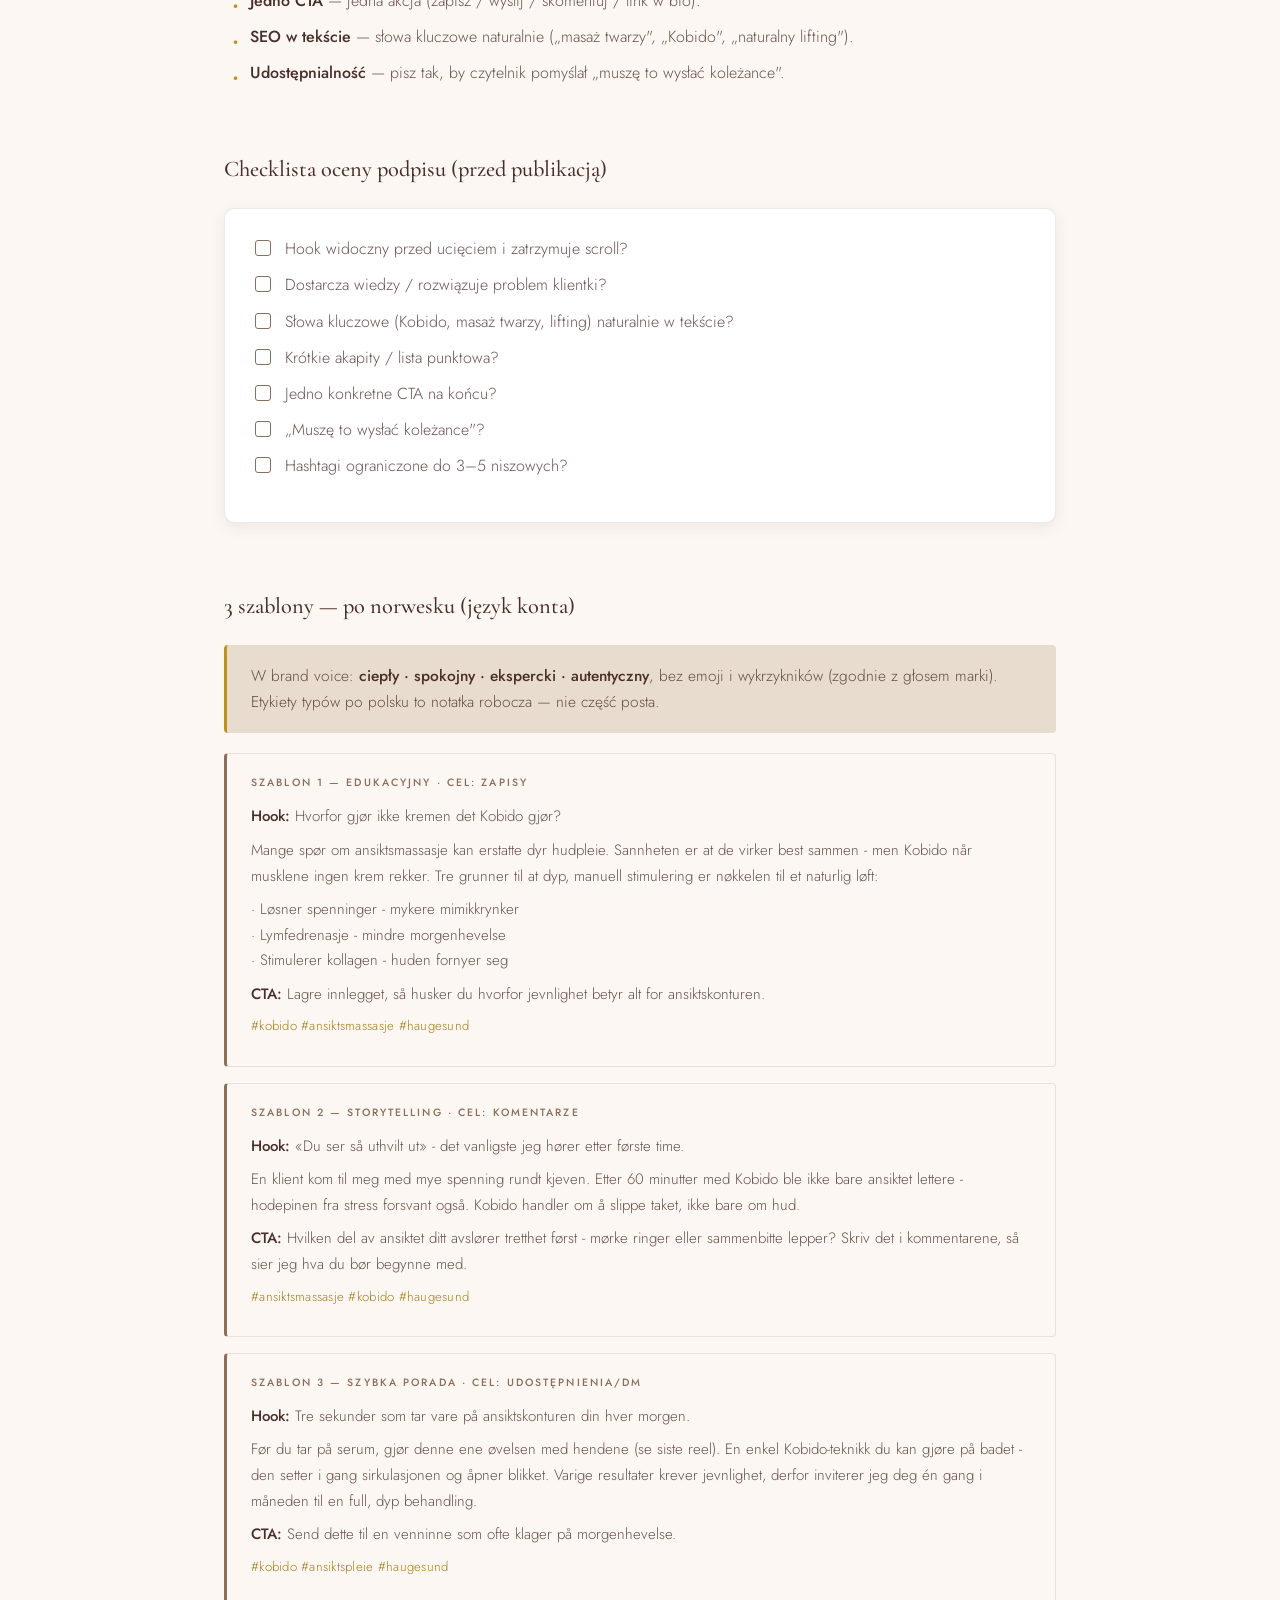
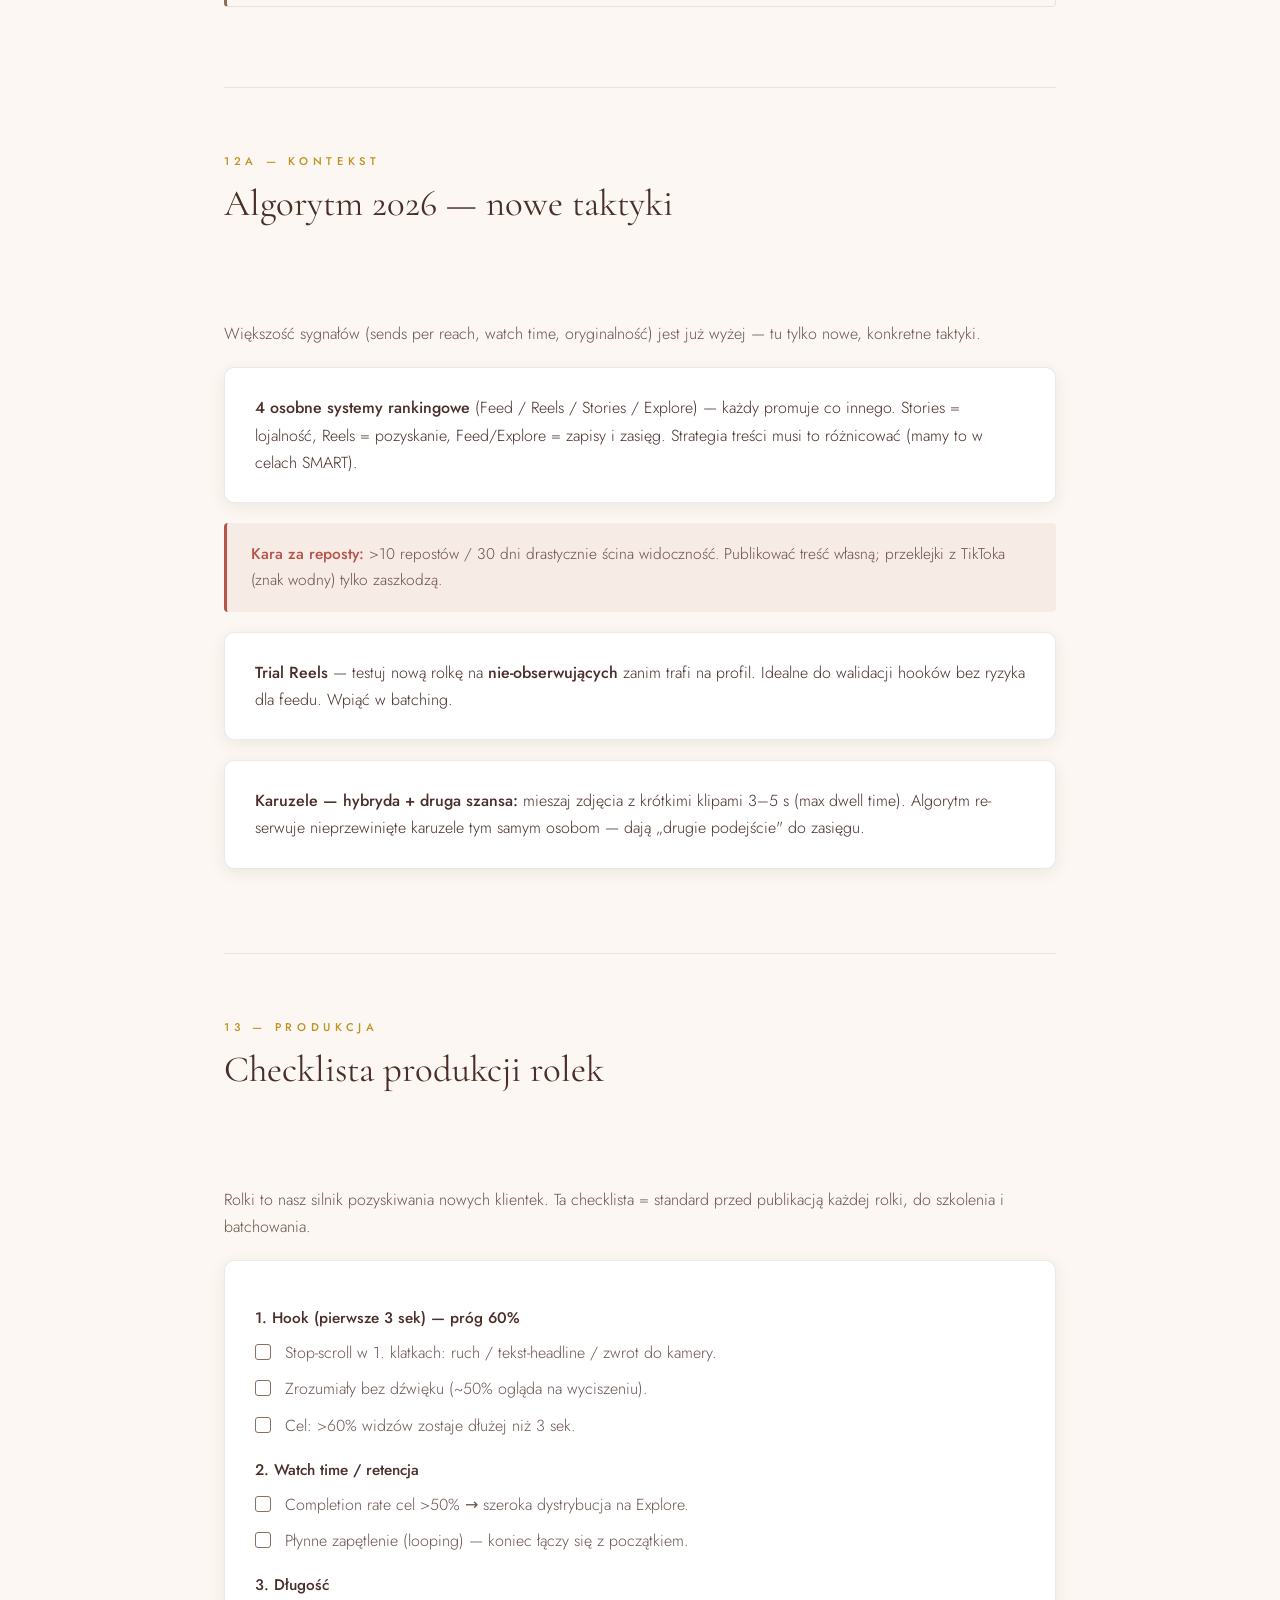
==== commit 17e071b6: "Dodaj stronę „Asystent AI" (przewodnik dla Justyny) + link w menu i na dashboardzie - nowa strona AS" ====
--- a/AUDYT_INSTAGRAM.html
+++ b/AUDYT_INSTAGRAM.html
@@ -169,6 +169,7 @@
 <a href="RAPORT_BADAWCZY.html">Raport badawczy</a>
 <a href="STRATEGIA_3M.html">Strategia 3M</a>
 <a href="BRAND_BOOK.html">Brand book</a>
+<a href="ASYSTENT.html">Asystent AI</a>
 </nav>
 
 <!-- ======================= HERO ======================= -->
